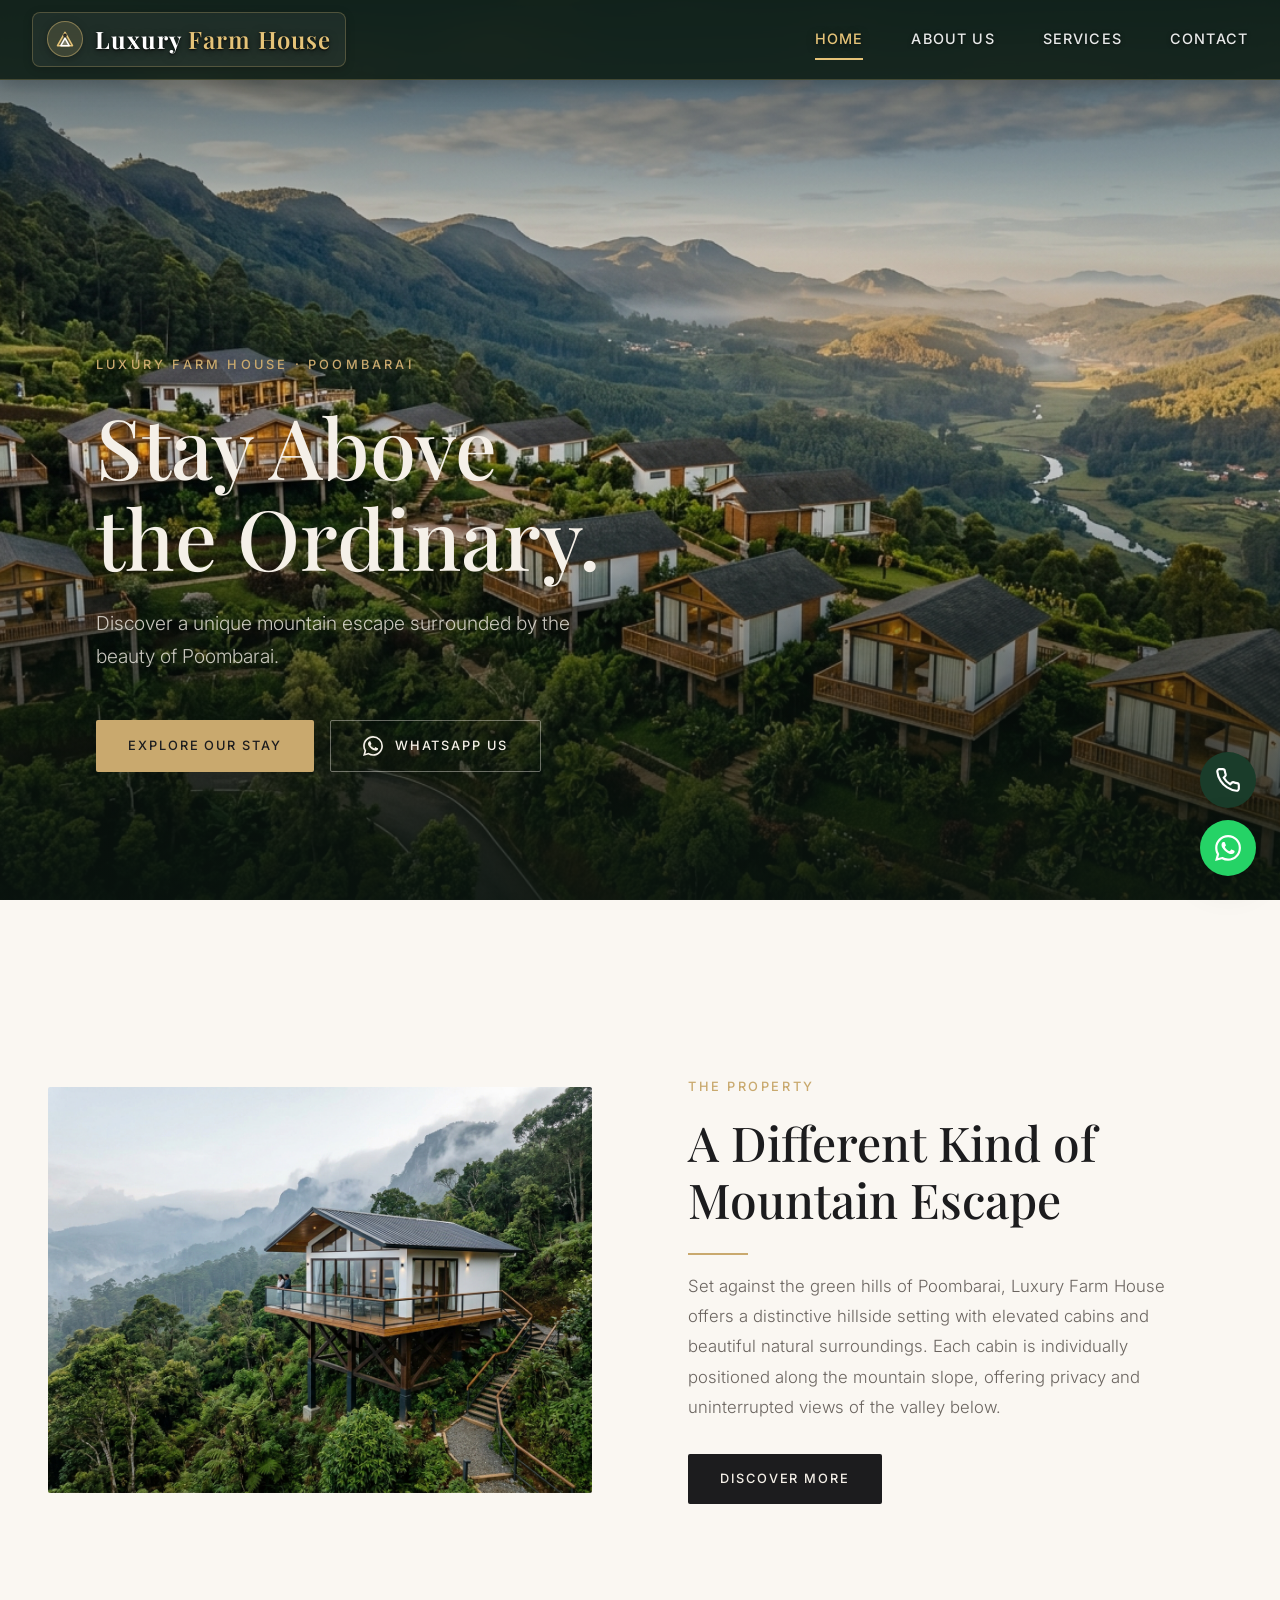
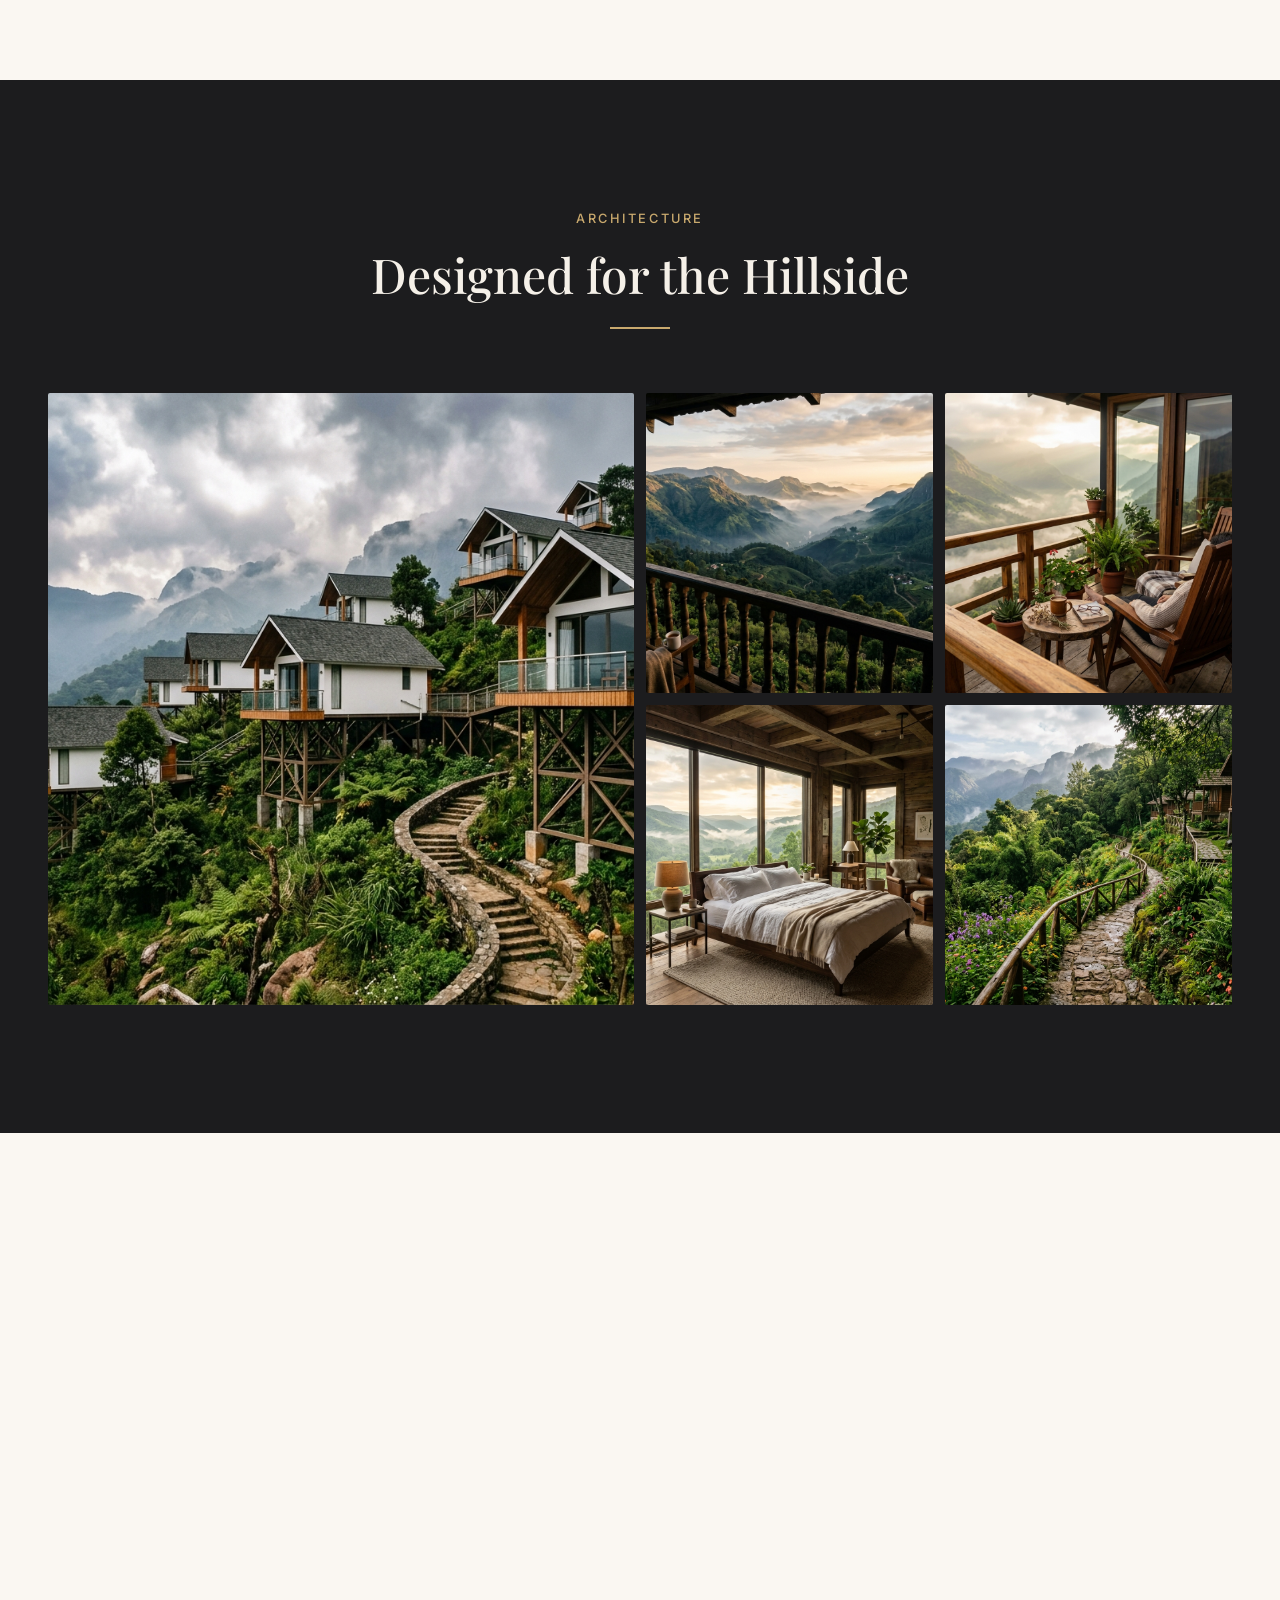
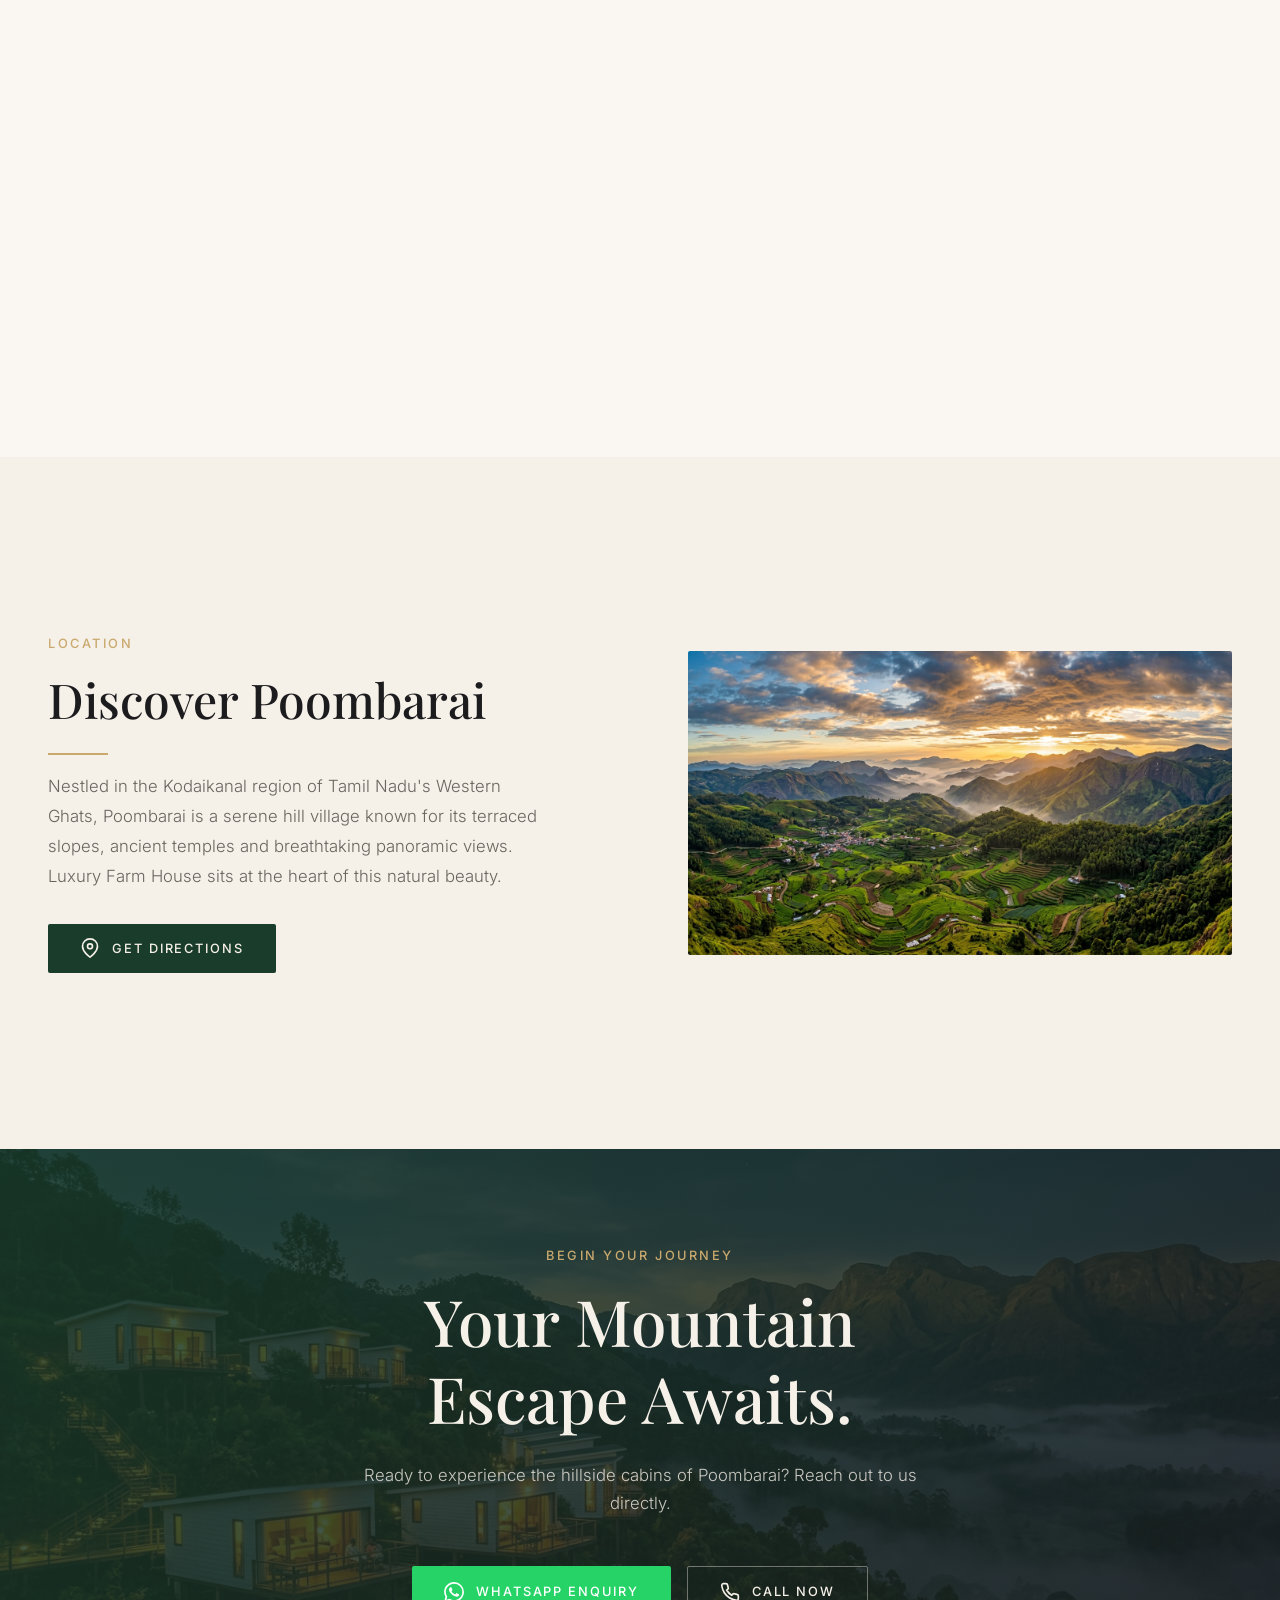
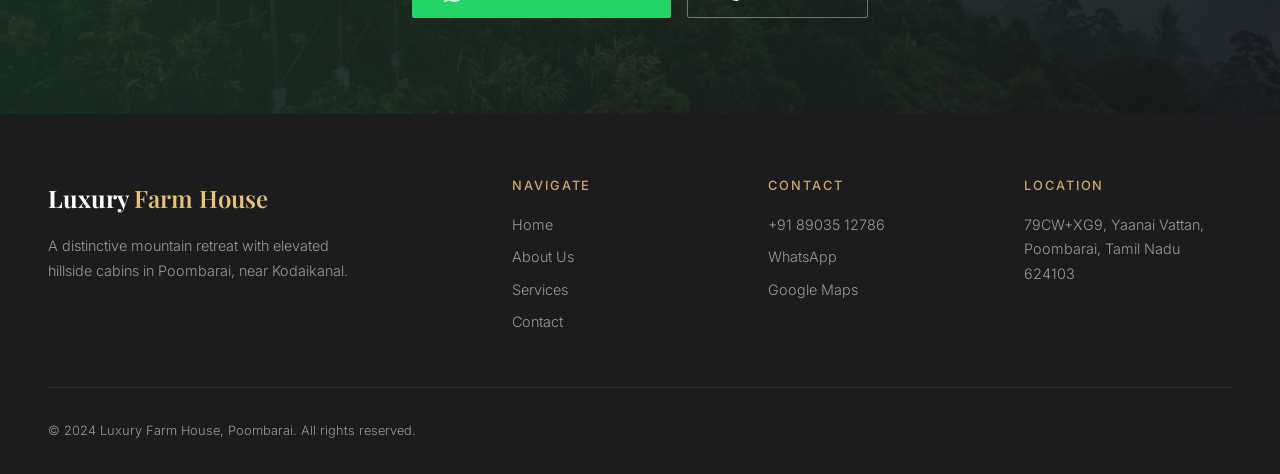
==== index.html @ c452549e "hiii" ====
<!DOCTYPE html>
<html lang="en">
<head>
  <meta charset="UTF-8">
  <meta name="viewport" content="width=device-width, initial-scale=1.0">
  <title>Luxury Farm House — Elevated Mountain Cabins in Poombarai, Kodaikanal</title>
  <meta name="description" content="Experience a unique mountain escape at Luxury Farm House, Poombarai. Individual elevated cabins on a green hillside with panoramic valley views near Kodaikanal, Tamil Nadu.">
  <meta name="keywords" content="Luxury Farm House, Poombarai, Kodaikanal, mountain cabin, elevated cabin, hillside resort, Tamil Nadu, Western Ghats">
  <meta property="og:title" content="Luxury Farm House — Elevated Mountain Cabins in Poombarai">
  <meta property="og:description" content="Discover a distinctive mountain escape surrounded by the beauty of Poombarai. Elevated cabins with panoramic valley views.">
  <meta property="og:type" content="website">
  <link rel="stylesheet" href="styles.css">
  <link rel="icon" type="image/svg+xml" href="data:image/svg+xml,<svg xmlns='http://www.w3.org/2000/svg' viewBox='0 0 100 100'><text y='.9em' font-size='90'>🏔️</text></svg>">
</head>
<body>

  <!-- ========== HEADER ========== -->
  <header class="header" id="header">
    <a href="index.html" class="header__brand" aria-label="Luxury Farm House — Mountain Cabins in Poombarai">
      <span class="header__emblem" aria-hidden="true">
        <svg viewBox="0 0 24 24" fill="none" stroke="currentColor" stroke-width="1.8">
          <path d="M3 20L12 4L21 20H3Z" stroke="#E5C378" fill="rgba(229, 195, 120, 0.18)" stroke-linejoin="round"/>
          <path d="M12 11L7 20H17L12 11Z" stroke="#FFFFFF" fill="rgba(255, 255, 255, 0.22)" stroke-linejoin="round"/>
          <circle cx="12" cy="7.5" r="1.3" fill="#E5C378"/>
        </svg>
      </span>
      <span class="header__wordmark">Luxury <span>Farm House</span></span>
    </a>

    <nav class="nav__links" id="nav-desktop" aria-label="Main navigation">
      <a href="index.html" class="nav__link nav__link--active">Home</a>
      <a href="about.html" class="nav__link">About Us</a>
      <a href="services.html" class="nav__link">Services</a>
      <a href="contact.html" class="nav__link">Contact</a>
    </nav>

    <button class="hamburger" id="hamburger" aria-label="Toggle menu" aria-expanded="false">
      <span class="hamburger__line"></span>
      <span class="hamburger__line"></span>
      <span class="hamburger__line"></span>
    </button>
  </header>

  <!-- Mobile Nav -->
  <nav class="nav-mobile" id="nav-mobile" aria-label="Mobile navigation">
    <a href="index.html" class="nav-mobile__link">Home</a>
    <a href="about.html" class="nav-mobile__link">About Us</a>
    <a href="services.html" class="nav-mobile__link">Services</a>
    <a href="contact.html" class="nav-mobile__link">Contact</a>
    <div class="nav-mobile__contact">
      <a href="tel:+918903512786" class="btn btn--outline" style="font-size: 0.75rem; padding: 10px 20px;">
        <svg class="btn-icon" viewBox="0 0 24 24" fill="none" stroke="currentColor" stroke-width="2"><path d="M22 16.92v3a2 2 0 0 1-2.18 2 19.79 19.79 0 0 1-8.63-3.07 19.5 19.5 0 0 1-6-6 19.79 19.79 0 0 1-3.07-8.67A2 2 0 0 1 4.11 2h3a2 2 0 0 1 2 1.72 12.84 12.84 0 0 0 .7 2.81 2 2 0 0 1-.45 2.11L8.09 9.91a16 16 0 0 0 6 6l1.27-1.27a2 2 0 0 1 2.11-.45 12.84 12.84 0 0 0 2.81.7A2 2 0 0 1 22 16.92z"/></svg>
        Call
      </a>
      <a href="https://wa.me/918903512786?text=Hello%20Luxury%20Farm%20House%2C%20I%20would%20like%20to%20know%20more%20about%20your%20property%20and%20stay%20availability." class="btn btn--whatsapp" style="font-size: 0.75rem; padding: 10px 20px;" target="_blank" rel="noopener">
        <svg class="btn-icon" viewBox="0 0 24 24" fill="currentColor"><path d="M17.472 14.382c-.297-.149-1.758-.867-2.03-.967-.273-.099-.471-.148-.67.15-.197.297-.767.966-.94 1.164-.173.199-.347.223-.644.075-.297-.15-1.255-.463-2.39-1.475-.883-.788-1.48-1.761-1.653-2.059-.173-.297-.018-.458.13-.606.134-.133.298-.347.446-.52.149-.174.198-.298.298-.497.099-.198.05-.371-.025-.52-.075-.149-.669-1.612-.916-2.207-.242-.579-.487-.5-.669-.51-.173-.008-.371-.01-.57-.01-.198 0-.52.074-.792.372-.272.297-1.04 1.016-1.04 2.479 0 1.462 1.065 2.875 1.213 3.074.149.198 2.096 3.2 5.077 4.487.709.306 1.262.489 1.694.625.712.227 1.36.195 1.871.118.571-.085 1.758-.719 2.006-1.413.248-.694.248-1.289.173-1.413-.074-.124-.272-.198-.57-.347m-5.421 7.403h-.004a9.87 9.87 0 01-5.031-1.378l-.361-.214-3.741.982.998-3.648-.235-.374a9.86 9.86 0 01-1.51-5.26c.001-5.45 4.436-9.884 9.888-9.884 2.64 0 5.122 1.03 6.988 2.898a9.825 9.825 0 012.893 6.994c-.003 5.45-4.437 9.884-9.885 9.884m8.413-18.297A11.815 11.815 0 0012.05 0C5.495 0 .16 5.335.157 11.892c0 2.096.547 4.142 1.588 5.945L.057 24l6.305-1.654a11.882 11.882 0 005.683 1.448h.005c6.554 0 11.89-5.335 11.893-11.893a11.821 11.821 0 00-3.48-8.413z"/></svg>
        WhatsApp
      </a>
    </div>
  </nav>

  <!-- ========== HERO ========== -->
  <section class="hero" id="hero-home">
    <img src="hero-cabins.jpg" alt="Elevated cabins on green hillside at Luxury Farm House, Poombarai" class="hero__image" loading="eager">
    <div class="hero__overlay"></div>
    <div class="hero__content">
      <p class="hero__label">Luxury Farm House · Poombarai</p>
      <h1 class="hero__title">Stay Above<br>the Ordinary.</h1>
      <p class="hero__subtitle">Discover a unique mountain escape surrounded by the beauty of Poombarai.</p>
      <div class="hero__actions">
        <a href="services.html" class="btn btn--primary" id="btn-explore-services">
          Explore Our Stay
        </a>
        <a href="https://wa.me/918903512786?text=Hello%20Luxury%20Farm%20House%2C%20I%20would%20like%20to%20know%20more%20about%20your%20property%20and%20stay%20availability." class="btn btn--outline" id="btn-hero-whatsapp" target="_blank" rel="noopener">
          <svg class="btn-icon" viewBox="0 0 24 24" fill="currentColor"><path d="M17.472 14.382c-.297-.149-1.758-.867-2.03-.967-.273-.099-.471-.148-.67.15-.197.297-.767.966-.94 1.164-.173.199-.347.223-.644.075-.297-.15-1.255-.463-2.39-1.475-.883-.788-1.48-1.761-1.653-2.059-.173-.297-.018-.458.13-.606.134-.133.298-.347.446-.52.149-.174.198-.298.298-.497.099-.198.05-.371-.025-.52-.075-.149-.669-1.612-.916-2.207-.242-.579-.487-.5-.669-.51-.173-.008-.371-.01-.57-.01-.198 0-.52.074-.792.372-.272.297-1.04 1.016-1.04 2.479 0 1.462 1.065 2.875 1.213 3.074.149.198 2.096 3.2 5.077 4.487.709.306 1.262.489 1.694.625.712.227 1.36.195 1.871.118.571-.085 1.758-.719 2.006-1.413.248-.694.248-1.289.173-1.413-.074-.124-.272-.198-.57-.347m-5.421 7.403h-.004a9.87 9.87 0 01-5.031-1.378l-.361-.214-3.741.982.998-3.648-.235-.374a9.86 9.86 0 01-1.51-5.26c.001-5.45 4.436-9.884 9.888-9.884 2.64 0 5.122 1.03 6.988 2.898a9.825 9.825 0 012.893 6.994c-.003 5.45-4.437 9.884-9.885 9.884m8.413-18.297A11.815 11.815 0 0012.05 0C5.495 0 .16 5.335.157 11.892c0 2.096.547 4.142 1.588 5.945L.057 24l6.305-1.654a11.882 11.882 0 005.683 1.448h.005c6.554 0 11.89-5.335 11.893-11.893a11.821 11.821 0 00-3.48-8.413z"/></svg>
          WhatsApp Us
        </a>
      </div>
    </div>
  </section>

  <!-- ========== PROPERTY INTRODUCTION — Split ========== -->
  <section class="section" id="property-intro">
    <div class="container">
      <div class="split reveal">
        <div class="split__image">
          <img src="cabin-detail.jpg" alt="Elevated cabin with balcony and mountain views at Luxury Farm House" loading="lazy">
        </div>
        <div class="split__content">
          <p class="label split__label">The Property</p>
          <h2 class="split__title">A Different Kind of Mountain Escape</h2>
          <div class="divider"></div>
          <p class="split__text">
            Set against the green hills of Poombarai, Luxury Farm House offers a distinctive hillside setting with elevated cabins and beautiful natural surroundings. Each cabin is individually positioned along the mountain slope, offering privacy and uninterrupted views of the valley below.
          </p>
          <a href="about.html" class="btn btn--dark" id="btn-learn-more">Discover More</a>
        </div>
      </div>
    </div>
  </section>

  <!-- ========== ARCHITECTURE SHOWCASE ========== -->
  <section class="section section--dark" id="architecture">
    <div class="container">
      <div class="text-center reveal" style="margin-bottom: var(--space-3xl);">
        <p class="label" style="margin-bottom: var(--space-md);">Architecture</p>
        <h2 class="heading-3">Designed for the Hillside</h2>
        <div class="divider divider--center" style="margin-top: var(--space-lg);"></div>
      </div>
      <div class="gallery reveal">
        <div class="gallery__item">
          <img src="about-hero.jpg" alt="Multiple elevated cabins on stilts along the green mountain slope" loading="lazy">
        </div>
        <div class="gallery__item">
          <img src="valley-view.jpg" alt="Panoramic valley view from cabin balcony at Luxury Farm House" loading="lazy">
        </div>
        <div class="gallery__item">
          <img src="cabin-balcony.jpg" alt="Relaxing on a cabin balcony with misty mountain views" loading="lazy">
        </div>
        <div class="gallery__item">
          <img src="cabin-interior.jpg" alt="Cozy cabin interior with floor-to-ceiling mountain views" loading="lazy">
        </div>
        <div class="gallery__item">
          <img src="nature-trail.jpg" alt="Stone pathway through lush gardens connecting the hillside cabins" loading="lazy">
        </div>
      </div>
    </div>
  </section>

  <!-- ========== EXPERIENCE HIGHLIGHTS ========== -->
  <section class="section" id="experience">
    <div class="container">
      <div class="text-center reveal" style="margin-bottom: var(--space-3xl);">
        <p class="label" style="margin-bottom: var(--space-md);">The Experience</p>
        <h2 class="heading-3">What Awaits You</h2>
        <div class="divider divider--center" style="margin-top: var(--space-lg);"></div>
      </div>
      <div class="card-grid card-grid--4">
        <div class="card reveal reveal-delay-1">
          <div class="card__image">
            <img src="cabin-detail.jpg" alt="Elevated cabin stay at Luxury Farm House" loading="lazy">
          </div>
          <div class="card__content">
            <h3 class="card__title">Elevated Cabin Stay</h3>
            <p class="card__text">Individual cabins raised above the hillside, each with its own balcony and panoramic views of the surrounding mountains.</p>
          </div>
        </div>
        <div class="card reveal reveal-delay-2">
          <div class="card__image">
            <img src="valley-view.jpg" alt="Mountain valley views from Luxury Farm House" loading="lazy">
          </div>
          <div class="card__content">
            <h3 class="card__title">Mountain Views</h3>
            <p class="card__text">Wake up to sweeping vistas of Poombarai's valleys and rolling Western Ghats peaks from your private balcony.</p>
          </div>
        </div>
        <div class="card reveal reveal-delay-3">
          <div class="card__image">
            <img src="nature-trail.jpg" alt="Nature trails around Luxury Farm House property" loading="lazy">
          </div>
          <div class="card__content">
            <h3 class="card__title">Nature Escape</h3>
            <p class="card__text">Surrounded by lush vegetation, walking paths and the quiet sounds of the mountain landscape.</p>
          </div>
        </div>
        <div class="card reveal reveal-delay-4">
          <div class="card__image">
            <img src="cabin-balcony.jpg" alt="Private balcony experience at Luxury Farm House" loading="lazy">
          </div>
          <div class="card__content">
            <h3 class="card__title">Property Experience</h3>
            <p class="card__text">A setting designed around privacy and the natural landscape — each cabin positioned for its own unique perspective.</p>
          </div>
        </div>
      </div>
    </div>
  </section>

  <!-- ========== LOCATION — DISCOVER POOMBARAI ========== -->
  <section class="section section--ivory" id="location">
    <div class="container">
      <div class="split split--reverse reveal">
        <div class="split__image">
          <img src="mountain-landscape.jpg" alt="Scenic mountain landscape near Poombarai, Kodaikanal" loading="lazy">
        </div>
        <div class="split__content">
          <p class="label split__label">Location</p>
          <h2 class="split__title">Discover Poombarai</h2>
          <div class="divider"></div>
          <p class="split__text">
            Nestled in the Kodaikanal region of Tamil Nadu's Western Ghats, Poombarai is a serene hill village known for its terraced slopes, ancient temples and breathtaking panoramic views. Luxury Farm House sits at the heart of this natural beauty.
          </p>
          <a href="https://www.google.com/maps/place/Luxury+Farm+House/@10.1993,77.4814,17z/" class="btn btn--green" id="btn-get-directions" target="_blank" rel="noopener">
            <svg class="btn-icon" viewBox="0 0 24 24" fill="none" stroke="currentColor" stroke-width="2"><path d="M21 10c0 7-9 13-9 13s-9-6-9-13a9 9 0 0 1 18 0z"/><circle cx="12" cy="10" r="3"/></svg>
            Get Directions
          </a>
        </div>
      </div>
    </div>
  </section>

  <!-- ========== FINAL CTA ========== -->
  <section class="cta" id="cta-home">
    <img src="contact-hero.jpg" alt="Luxury Farm House cabins glowing at twilight against misty mountains" class="cta__image" loading="lazy">
    <div class="cta__overlay"></div>
    <div class="cta__content reveal">
      <p class="label" style="margin-bottom: var(--space-md); color: var(--champagne);">Begin Your Journey</p>
      <h2 class="cta__title">Your Mountain Escape Awaits.</h2>
      <p class="cta__text">Ready to experience the hillside cabins of Poombarai? Reach out to us directly.</p>
      <div class="cta__actions">
        <a href="https://wa.me/918903512786?text=Hello%20Luxury%20Farm%20House%2C%20I%20would%20like%20to%20know%20more%20about%20your%20property%20and%20stay%20availability." class="btn btn--whatsapp" id="btn-cta-whatsapp" target="_blank" rel="noopener">
          <svg class="btn-icon" viewBox="0 0 24 24" fill="currentColor"><path d="M17.472 14.382c-.297-.149-1.758-.867-2.03-.967-.273-.099-.471-.148-.67.15-.197.297-.767.966-.94 1.164-.173.199-.347.223-.644.075-.297-.15-1.255-.463-2.39-1.475-.883-.788-1.48-1.761-1.653-2.059-.173-.297-.018-.458.13-.606.134-.133.298-.347.446-.52.149-.174.198-.298.298-.497.099-.198.05-.371-.025-.52-.075-.149-.669-1.612-.916-2.207-.242-.579-.487-.5-.669-.51-.173-.008-.371-.01-.57-.01-.198 0-.52.074-.792.372-.272.297-1.04 1.016-1.04 2.479 0 1.462 1.065 2.875 1.213 3.074.149.198 2.096 3.2 5.077 4.487.709.306 1.262.489 1.694.625.712.227 1.36.195 1.871.118.571-.085 1.758-.719 2.006-1.413.248-.694.248-1.289.173-1.413-.074-.124-.272-.198-.57-.347m-5.421 7.403h-.004a9.87 9.87 0 01-5.031-1.378l-.361-.214-3.741.982.998-3.648-.235-.374a9.86 9.86 0 01-1.51-5.26c.001-5.45 4.436-9.884 9.888-9.884 2.64 0 5.122 1.03 6.988 2.898a9.825 9.825 0 012.893 6.994c-.003 5.45-4.437 9.884-9.885 9.884m8.413-18.297A11.815 11.815 0 0012.05 0C5.495 0 .16 5.335.157 11.892c0 2.096.547 4.142 1.588 5.945L.057 24l6.305-1.654a11.882 11.882 0 005.683 1.448h.005c6.554 0 11.89-5.335 11.893-11.893a11.821 11.821 0 00-3.48-8.413z"/></svg>
          WhatsApp Enquiry
        </a>
        <a href="tel:+918903512786" class="btn btn--outline" id="btn-cta-call">
          <svg class="btn-icon" viewBox="0 0 24 24" fill="none" stroke="currentColor" stroke-width="2"><path d="M22 16.92v3a2 2 0 0 1-2.18 2 19.79 19.79 0 0 1-8.63-3.07 19.5 19.5 0 0 1-6-6 19.79 19.79 0 0 1-3.07-8.67A2 2 0 0 1 4.11 2h3a2 2 0 0 1 2 1.72 12.84 12.84 0 0 0 .7 2.81 2 2 0 0 1-.45 2.11L8.09 9.91a16 16 0 0 0 6 6l1.27-1.27a2 2 0 0 1 2.11-.45 12.84 12.84 0 0 0 2.81.7A2 2 0 0 1 22 16.92z"/></svg>
          Call Now
        </a>
      </div>
    </div>
  </section>

  <!-- ========== FOOTER ========== -->
  <footer class="footer" id="footer">
    <div class="container">
      <div class="footer__top">
        <div>
          <div class="footer__brand">Luxury <span>Farm House</span></div>
          <p class="footer__tagline">A distinctive mountain retreat with elevated hillside cabins in Poombarai, near Kodaikanal.</p>
        </div>
        <div>
          <h4 class="footer__heading">Navigate</h4>
          <a href="index.html" class="footer__link">Home</a>
          <a href="about.html" class="footer__link">About Us</a>
          <a href="services.html" class="footer__link">Services</a>
          <a href="contact.html" class="footer__link">Contact</a>
        </div>
        <div>
          <h4 class="footer__heading">Contact</h4>
          <a href="tel:+918903512786" class="footer__link">+91 89035 12786</a>
          <a href="https://wa.me/918903512786" class="footer__link" target="_blank" rel="noopener">WhatsApp</a>
          <a href="https://www.google.com/maps/place/Luxury+Farm+House/@10.1993,77.4814,17z/" class="footer__link" target="_blank" rel="noopener">Google Maps</a>
        </div>
        <div>
          <h4 class="footer__heading">Location</h4>
          <p class="footer__link" style="cursor: default;">79CW+XG9, Yaanai Vattan,<br>Poombarai, Tamil Nadu 624103</p>
        </div>
      </div>
      <div class="footer__bottom">
        <p class="footer__copyright">&copy; 2024 Luxury Farm House, Poombarai. All rights reserved.</p>
      </div>
    </div>
  </footer>

  <!-- ========== FLOATING BUTTONS ========== -->
  <div class="floating-buttons" id="floating-buttons">
    <a href="tel:+918903512786" class="floating-btn floating-btn--call" aria-label="Call Luxury Farm House" id="floating-call">
      <svg viewBox="0 0 24 24" fill="none" stroke="currentColor" stroke-width="2"><path d="M22 16.92v3a2 2 0 0 1-2.18 2 19.79 19.79 0 0 1-8.63-3.07 19.5 19.5 0 0 1-6-6 19.79 19.79 0 0 1-3.07-8.67A2 2 0 0 1 4.11 2h3a2 2 0 0 1 2 1.72 12.84 12.84 0 0 0 .7 2.81 2 2 0 0 1-.45 2.11L8.09 9.91a16 16 0 0 0 6 6l1.27-1.27a2 2 0 0 1 2.11-.45 12.84 12.84 0 0 0 2.81.7A2 2 0 0 1 22 16.92z"/></svg>
    </a>
    <a href="https://wa.me/918903512786?text=Hello%20Luxury%20Farm%20House%2C%20I%20would%20like%20to%20know%20more%20about%20your%20property%20and%20stay%20availability." class="floating-btn floating-btn--whatsapp" aria-label="WhatsApp Luxury Farm House" id="floating-whatsapp" target="_blank" rel="noopener">
      <svg viewBox="0 0 24 24" fill="currentColor"><path d="M17.472 14.382c-.297-.149-1.758-.867-2.03-.967-.273-.099-.471-.148-.67.15-.197.297-.767.966-.94 1.164-.173.199-.347.223-.644.075-.297-.15-1.255-.463-2.39-1.475-.883-.788-1.48-1.761-1.653-2.059-.173-.297-.018-.458.13-.606.134-.133.298-.347.446-.52.149-.174.198-.298.298-.497.099-.198.05-.371-.025-.52-.075-.149-.669-1.612-.916-2.207-.242-.579-.487-.5-.669-.51-.173-.008-.371-.01-.57-.01-.198 0-.52.074-.792.372-.272.297-1.04 1.016-1.04 2.479 0 1.462 1.065 2.875 1.213 3.074.149.198 2.096 3.2 5.077 4.487.709.306 1.262.489 1.694.625.712.227 1.36.195 1.871.118.571-.085 1.758-.719 2.006-1.413.248-.694.248-1.289.173-1.413-.074-.124-.272-.198-.57-.347m-5.421 7.403h-.004a9.87 9.87 0 01-5.031-1.378l-.361-.214-3.741.982.998-3.648-.235-.374a9.86 9.86 0 01-1.51-5.26c.001-5.45 4.436-9.884 9.888-9.884 2.64 0 5.122 1.03 6.988 2.898a9.825 9.825 0 012.893 6.994c-.003 5.45-4.437 9.884-9.885 9.884m8.413-18.297A11.815 11.815 0 0012.05 0C5.495 0 .16 5.335.157 11.892c0 2.096.547 4.142 1.588 5.945L.057 24l6.305-1.654a11.882 11.882 0 005.683 1.448h.005c6.554 0 11.89-5.335 11.893-11.893a11.821 11.821 0 00-3.48-8.413z"/></svg>
    </a>
  </div>

  <script src="main.js"></script>
</body>
</html>
---- styles.css ----
/* ============================================================
   LUXURY FARM HOUSE — Design System
   Color Palette: Forest Green · Charcoal · Warm Ivory · Champagne Gold
   Typography: Playfair Display (serif) + Inter (sans-serif)
   ============================================================ */

@import url('https://fonts.googleapis.com/css2?family=Playfair+Display:ital,wght@0,400;0,500;0,600;0,700;1,400;1,500&family=Inter:wght@300;400;500;600&display=swap');

/* --- CSS Custom Properties --- */
:root {
  /* Primary Palette */
  --forest-green: #1a3c2a;
  --forest-green-light: #2d5a3f;
  --forest-green-muted: #3a6b4f;
  --charcoal: #1c1c1e;
  --charcoal-light: #2c2c2e;
  --charcoal-soft: #3a3a3c;
  --ivory: #f5f0e8;
  --ivory-warm: #ede5d8;
  --ivory-light: #faf7f2;
  --champagne: #c9a96e;
  --champagne-light: #d4b97e;
  --champagne-muted: #b8985e;

  /* Neutrals */
  --white: #ffffff;
  --off-white: #f8f6f3;
  --gray-100: #e8e4df;
  --gray-200: #d1cbc3;
  --gray-300: #b0a89e;
  --gray-400: #8a8279;
  --gray-500: #6b6560;
  --gray-600: #4a4642;
  --gray-700: #2d2a27;
  --black: #0a0a0a;

  /* Typography */
  --font-serif: 'Playfair Display', 'Georgia', serif;
  --font-sans: 'Inter', -apple-system, BlinkMacSystemFont, 'Segoe UI', sans-serif;

  /* Font Sizes — fluid scale */
  --text-xs: clamp(0.7rem, 0.65rem + 0.25vw, 0.8rem);
  --text-sm: clamp(0.8rem, 0.75rem + 0.25vw, 0.9rem);
  --text-base: clamp(0.9rem, 0.85rem + 0.3vw, 1.05rem);
  --text-lg: clamp(1rem, 0.9rem + 0.5vw, 1.2rem);
  --text-xl: clamp(1.15rem, 1rem + 0.7vw, 1.5rem);
  --text-2xl: clamp(1.5rem, 1.2rem + 1.5vw, 2.2rem);
  --text-3xl: clamp(1.8rem, 1.4rem + 2vw, 3rem);
  --text-4xl: clamp(2.2rem, 1.6rem + 3vw, 4rem);
  --text-5xl: clamp(2.8rem, 2rem + 4vw, 5.5rem);

  /* Spacing */
  --space-xs: 0.5rem;
  --space-sm: 0.75rem;
  --space-md: 1rem;
  --space-lg: 1.5rem;
  --space-xl: 2rem;
  --space-2xl: 3rem;
  --space-3xl: 4rem;
  --space-4xl: 6rem;
  --space-5xl: 8rem;

  /* Layout */
  --max-width: 1400px;
  --content-width: 1100px;
  --header-height: 80px;

  /* Transitions */
  --ease-out: cubic-bezier(0.25, 0.46, 0.45, 0.94);
  --ease-in-out: cubic-bezier(0.42, 0, 0.58, 1);
  --ease-smooth: cubic-bezier(0.4, 0, 0.2, 1);
  --transition-fast: 0.2s var(--ease-smooth);
  --transition-base: 0.35s var(--ease-smooth);
  --transition-slow: 0.6s var(--ease-out);

  /* Shadows */
  --shadow-sm: 0 2px 8px rgba(0, 0, 0, 0.06);
  --shadow-md: 0 4px 20px rgba(0, 0, 0, 0.08);
  --shadow-lg: 0 8px 40px rgba(0, 0, 0, 0.12);
  --shadow-xl: 0 16px 60px rgba(0, 0, 0, 0.16);
}

/* --- Reset & Base --- */
*,
*::before,
*::after {
  margin: 0;
  padding: 0;
  box-sizing: border-box;
}

html {
  scroll-behavior: smooth;
  -webkit-font-smoothing: antialiased;
  -moz-osx-font-smoothing: grayscale;
}

body {
  font-family: var(--font-sans);
  font-weight: 400;
  font-size: var(--text-base);
  line-height: 1.7;
  color: var(--charcoal);
  background-color: var(--ivory-light);
  overflow-x: hidden;
}

img {
  max-width: 100%;
  height: auto;
  display: block;
}

a {
  text-decoration: none;
  color: inherit;
  transition: color var(--transition-fast);
}

button {
  border: none;
  cursor: pointer;
  font-family: inherit;
  background: none;
}

ul, ol {
  list-style: none;
}

/* --- Typography --- */
h1, h2, h3, h4, h5, h6 {
  font-family: var(--font-serif);
  font-weight: 500;
  line-height: 1.2;
  color: var(--charcoal);
}

.heading-1 { font-size: var(--text-5xl); }
.heading-2 { font-size: var(--text-4xl); }
.heading-3 { font-size: var(--text-3xl); }
.heading-4 { font-size: var(--text-2xl); }
.heading-5 { font-size: var(--text-xl); }

.text-serif { font-family: var(--font-serif); }
.text-sans { font-family: var(--font-sans); }
.text-italic { font-style: italic; }
.text-light { font-weight: 300; }
.text-medium { font-weight: 500; }
.text-semibold { font-weight: 600; }

.text-ivory { color: var(--ivory); }
.text-champagne { color: var(--champagne); }
.text-forest { color: var(--forest-green); }
.text-gray { color: var(--gray-400); }
.text-muted { color: var(--gray-500); }

.label {
  font-family: var(--font-sans);
  font-size: var(--text-xs);
  font-weight: 500;
  letter-spacing: 0.2em;
  text-transform: uppercase;
  color: var(--champagne);
}

.subtitle {
  font-family: var(--font-sans);
  font-size: var(--text-lg);
  font-weight: 300;
  line-height: 1.7;
  color: var(--gray-500);
  max-width: 580px;
}

/* --- Layout Utilities --- */
.container {
  width: 100%;
  max-width: var(--max-width);
  margin: 0 auto;
  padding: 0 var(--space-lg);
}

.container--narrow {
  max-width: var(--content-width);
}

.section {
  padding: var(--space-4xl) 0;
}

.section--dark {
  background-color: var(--charcoal);
  color: var(--ivory);
}

.section--dark h1,
.section--dark h2,
.section--dark h3,
.section--dark h4 {
  color: var(--ivory);
}

.section--green {
  background-color: var(--forest-green);
  color: var(--ivory);
}

.section--green h1,
.section--green h2,
.section--green h3,
.section--green h4 {
  color: var(--ivory);
}

.section--ivory {
  background-color: var(--ivory);
}

.flex { display: flex; }
.flex-col { flex-direction: column; }
.flex-wrap { flex-wrap: wrap; }
.items-center { align-items: center; }
.justify-center { justify-content: center; }
.justify-between { justify-content: space-between; }
.gap-sm { gap: var(--space-sm); }
.gap-md { gap: var(--space-md); }
.gap-lg { gap: var(--space-lg); }
.gap-xl { gap: var(--space-xl); }
.gap-2xl { gap: var(--space-2xl); }

.text-center { text-align: center; }
.mx-auto { margin-left: auto; margin-right: auto; }

/* --- Header & Navigation --- */
.header {
  position: fixed;
  top: 0;
  left: 0;
  width: 100%;
  z-index: 1000;
  padding: 0 var(--space-xl);
  height: var(--header-height);
  display: flex;
  align-items: center;
  justify-content: space-between;
  background-color: rgba(13, 29, 20, 0.88);
  backdrop-filter: blur(16px);
  -webkit-backdrop-filter: blur(16px);
  border-bottom: 1px solid rgba(229, 195, 120, 0.22);
  box-shadow: 0 4px 20px rgba(0, 0, 0, 0.25);
  transition: background-color 0.35s ease, height 0.35s ease, box-shadow 0.35s ease, border-color 0.35s ease;
}

.header--scrolled {
  background-color: rgba(10, 22, 15, 0.96);
  border-bottom: 1px solid rgba(229, 195, 120, 0.35);
  box-shadow: 0 8px 32px rgba(0, 0, 0, 0.35);
  height: 70px;
}

.header__brand {
  display: inline-flex;
  align-items: center;
  gap: 0.75rem;
  z-index: 1001;
  text-decoration: none;
  padding: 6px 14px;
  border-radius: 8px;
  background: rgba(255, 255, 255, 0.05);
  border: 1px solid rgba(229, 195, 120, 0.25);
  box-shadow: 0 2px 10px rgba(0, 0, 0, 0.2);
  transition: all var(--transition-fast);
}

.header__brand:hover {
  background: rgba(255, 255, 255, 0.09);
  border-color: rgba(229, 195, 120, 0.5);
  transform: translateY(-1px);
}

.header__emblem {
  display: flex;
  align-items: center;
  justify-content: center;
  width: 36px;
  height: 36px;
  border-radius: 50%;
  background: rgba(229, 195, 120, 0.15);
  border: 1px solid rgba(229, 195, 120, 0.45);
  box-shadow: 0 2px 8px rgba(0, 0, 0, 0.3);
  flex-shrink: 0;
}

.header__emblem svg {
  width: 20px;
  height: 20px;
  display: block;
}

.header__wordmark {
  font-family: var(--font-serif);
  font-size: clamp(1.2rem, 1.1rem + 0.5vw, 1.55rem);
  font-weight: 700;
  color: #FFFFFF;
  letter-spacing: 0.04em;
  white-space: nowrap;
  text-shadow: 0 2px 8px rgba(0, 0, 0, 0.7), 0 1px 2px rgba(0, 0, 0, 0.9);
}

.header__wordmark span {
  color: #E5C378;
  font-weight: 600;
  text-shadow: 0 2px 8px rgba(0, 0, 0, 0.7), 0 1px 2px rgba(0, 0, 0, 0.9);
}

.nav__links {
  display: none;
  gap: var(--space-2xl);
  align-items: center;
}

.nav__link {
  font-family: var(--font-sans);
  font-size: var(--text-sm);
  font-weight: 500;
  color: rgba(255, 255, 255, 0.9);
  letter-spacing: 0.08em;
  text-transform: uppercase;
  position: relative;
  padding: var(--space-xs) 0;
  text-shadow: 0 1px 4px rgba(0, 0, 0, 0.6);
  transition: color var(--transition-fast);
}

.nav__link::after {
  content: '';
  position: absolute;
  bottom: 0;
  left: 0;
  width: 0;
  height: 2px;
  background-color: #E5C378;
  transition: width var(--transition-base);
}

.nav__link:hover,
.nav__link--active {
  color: #E5C378;
  text-shadow: 0 2px 8px rgba(0, 0, 0, 0.7);
}

.nav__link:hover::after,
.nav__link--active::after {
  width: 100%;
}

/* Hamburger */
.hamburger {
  display: flex;
  flex-direction: column;
  gap: 5px;
  width: 28px;
  cursor: pointer;
  z-index: 1001;
  padding: 4px 0;
}

.hamburger__line {
  width: 100%;
  height: 2px;
  background-color: var(--ivory);
  border-radius: 2px;
  transition: all var(--transition-base);
  transform-origin: center;
}

.hamburger.active .hamburger__line:nth-child(1) {
  transform: rotate(45deg) translateY(5px) translateX(4px);
}

.hamburger.active .hamburger__line:nth-child(2) {
  opacity: 0;
}

.hamburger.active .hamburger__line:nth-child(3) {
  transform: rotate(-45deg) translateY(-5px) translateX(4px);
}

/* Mobile Navigation */
.nav-mobile {
  position: fixed;
  top: 0;
  right: -100%;
  width: 100%;
  height: 100vh;
  height: 100dvh;
  background: linear-gradient(135deg, var(--forest-green) 0%, var(--charcoal) 100%);
  display: flex;
  flex-direction: column;
  align-items: center;
  justify-content: center;
  gap: var(--space-xl);
  z-index: 999;
  transition: right 0.5s var(--ease-smooth);
}

.nav-mobile.open {
  right: 0;
}

.nav-mobile__link {
  font-family: var(--font-serif);
  font-size: var(--text-2xl);
  color: var(--ivory);
  opacity: 0;
  transform: translateY(20px);
  transition: opacity 0.4s ease, transform 0.4s ease, color var(--transition-fast);
}

.nav-mobile.open .nav-mobile__link {
  opacity: 1;
  transform: translateY(0);
}

.nav-mobile.open .nav-mobile__link:nth-child(1) { transition-delay: 0.15s; }
.nav-mobile.open .nav-mobile__link:nth-child(2) { transition-delay: 0.25s; }
.nav-mobile.open .nav-mobile__link:nth-child(3) { transition-delay: 0.35s; }
.nav-mobile.open .nav-mobile__link:nth-child(4) { transition-delay: 0.45s; }

.nav-mobile__link:hover {
  color: var(--champagne);
}

.nav-mobile__contact {
  margin-top: var(--space-xl);
  display: flex;
  gap: var(--space-md);
  opacity: 0;
  transform: translateY(20px);
  transition: opacity 0.4s ease 0.55s, transform 0.4s ease 0.55s;
}

.nav-mobile.open .nav-mobile__contact {
  opacity: 1;
  transform: translateY(0);
}

/* --- Buttons --- */
.btn {
  display: inline-flex;
  align-items: center;
  justify-content: center;
  gap: var(--space-sm);
  font-family: var(--font-sans);
  font-size: var(--text-xs);
  font-weight: 500;
  letter-spacing: 0.15em;
  text-transform: uppercase;
  padding: 14px 32px;
  border-radius: 2px;
  transition: all var(--transition-base);
  white-space: nowrap;
  min-height: 48px;
}

.btn--primary {
  background-color: var(--champagne);
  color: var(--charcoal);
}

.btn--primary:hover {
  background-color: var(--champagne-light);
  transform: translateY(-2px);
  box-shadow: 0 6px 24px rgba(201, 169, 110, 0.3);
}

.btn--outline {
  background-color: transparent;
  color: var(--ivory);
  border: 1px solid rgba(245, 240, 232, 0.4);
}

.btn--outline:hover {
  background-color: var(--ivory);
  color: var(--charcoal);
  border-color: var(--ivory);
  transform: translateY(-2px);
}

.btn--dark {
  background-color: var(--charcoal);
  color: var(--ivory);
}

.btn--dark:hover {
  background-color: var(--charcoal-light);
  transform: translateY(-2px);
  box-shadow: var(--shadow-lg);
}

.btn--green {
  background-color: var(--forest-green);
  color: var(--ivory);
}

.btn--green:hover {
  background-color: var(--forest-green-light);
  transform: translateY(-2px);
  box-shadow: 0 6px 24px rgba(26, 60, 42, 0.3);
}

.btn--whatsapp {
  background-color: #25D366;
  color: var(--white);
}

.btn--whatsapp:hover {
  background-color: #20bd5a;
  transform: translateY(-2px);
  box-shadow: 0 6px 24px rgba(37, 211, 102, 0.3);
}

.btn--ghost {
  background-color: transparent;
  color: var(--charcoal);
  border: 1px solid var(--gray-200);
}

.btn--ghost:hover {
  border-color: var(--charcoal);
  transform: translateY(-2px);
}

.btn-icon {
  width: 20px;
  height: 20px;
  flex-shrink: 0;
}

/* --- Hero Sections --- */
.hero {
  position: relative;
  width: 100%;
  min-height: 100vh;
  min-height: 100dvh;
  display: flex;
  align-items: flex-end;
  justify-content: flex-start;
  overflow: hidden;
  padding: var(--space-4xl) var(--space-lg) var(--space-3xl);
}

.hero--medium {
  min-height: 70vh;
  min-height: 70dvh;
}

.hero--small {
  min-height: 55vh;
  min-height: 55dvh;
}

.hero__image {
  position: absolute;
  inset: 0;
  width: 100%;
  height: 100%;
  object-fit: cover;
  object-position: center;
}

.hero__overlay {
  position: absolute;
  inset: 0;
  background: linear-gradient(
    180deg,
    rgba(10, 20, 15, 0.65) 0%,
    rgba(10, 20, 15, 0.2) 28%,
    rgba(10, 20, 15, 0.1) 50%,
    rgba(10, 20, 15, 0.5) 75%,
    rgba(10, 20, 15, 0.88) 100%
  );
}

.hero__content {
  position: relative;
  z-index: 2;
  max-width: 700px;
}

.hero__label {
  font-family: var(--font-sans);
  font-size: var(--text-xs);
  font-weight: 500;
  letter-spacing: 0.25em;
  text-transform: uppercase;
  color: var(--champagne);
  margin-bottom: var(--space-lg);
  opacity: 0;
  animation: fadeUp 0.8s ease 0.3s forwards;
}

.hero__title {
  font-family: var(--font-serif);
  font-size: var(--text-5xl);
  font-weight: 500;
  color: var(--ivory);
  line-height: 1.1;
  margin-bottom: var(--space-lg);
  opacity: 0;
  animation: fadeUp 0.8s ease 0.5s forwards;
}

.hero__subtitle {
  font-family: var(--font-sans);
  font-size: var(--text-lg);
  font-weight: 300;
  color: rgba(245, 240, 232, 0.8);
  line-height: 1.7;
  max-width: 500px;
  margin-bottom: var(--space-2xl);
  opacity: 0;
  animation: fadeUp 0.8s ease 0.7s forwards;
}

.hero__actions {
  display: flex;
  flex-wrap: wrap;
  gap: var(--space-md);
  opacity: 0;
  animation: fadeUp 0.8s ease 0.9s forwards;
}

/* --- Split Section (editorial) --- */
.split {
  display: grid;
  grid-template-columns: 1fr;
  gap: var(--space-2xl);
  align-items: center;
}

.split__image {
  position: relative;
  overflow: hidden;
  border-radius: 2px;
}

.split__image img {
  width: 100%;
  height: 100%;
  object-fit: cover;
  transition: transform 0.8s var(--ease-out);
}

.split__image:hover img {
  transform: scale(1.03);
}

.split__content {
  padding: var(--space-xl) 0;
}

.split__label {
  margin-bottom: var(--space-md);
}

.split__title {
  font-size: var(--text-3xl);
  margin-bottom: var(--space-lg);
}

.split__text {
  font-size: var(--text-base);
  font-weight: 300;
  color: var(--gray-500);
  line-height: 1.8;
  margin-bottom: var(--space-xl);
  max-width: 500px;
}

/* --- Cards --- */
.card {
  position: relative;
  overflow: hidden;
  border-radius: 2px;
  background-color: var(--white);
  transition: transform var(--transition-base), box-shadow var(--transition-base);
}

.card:hover {
  transform: translateY(-4px);
  box-shadow: var(--shadow-lg);
}

.card__image {
  position: relative;
  width: 100%;
  height: 280px;
  overflow: hidden;
}

.card__image img {
  width: 100%;
  height: 100%;
  object-fit: cover;
  transition: transform 0.8s var(--ease-out);
}

.card:hover .card__image img {
  transform: scale(1.05);
}

.card__content {
  padding: var(--space-xl) var(--space-lg);
}

.card__title {
  font-family: var(--font-serif);
  font-size: var(--text-xl);
  margin-bottom: var(--space-sm);
}

.card__text {
  font-size: var(--text-sm);
  font-weight: 300;
  color: var(--gray-500);
  line-height: 1.7;
}

.card__action {
  margin-top: var(--space-lg);
}

/* Card Grid */
.card-grid {
  display: grid;
  grid-template-columns: 1fr;
  gap: var(--space-xl);
}

/* --- Gallery --- */
.gallery {
  display: grid;
  grid-template-columns: 1fr;
  gap: var(--space-sm);
}

.gallery__item {
  position: relative;
  overflow: hidden;
  border-radius: 2px;
  cursor: pointer;
}

.gallery__item img {
  width: 100%;
  height: 280px;
  object-fit: cover;
  transition: transform 0.8s var(--ease-out);
}

.gallery__item:hover img {
  transform: scale(1.05);
}

.gallery__item::after {
  content: '';
  position: absolute;
  inset: 0;
  background: linear-gradient(to top, rgba(0,0,0,0.3), transparent);
  opacity: 0;
  transition: opacity var(--transition-base);
}

.gallery__item:hover::after {
  opacity: 1;
}

/* --- CTA Section --- */
.cta {
  position: relative;
  min-height: 500px;
  display: flex;
  align-items: center;
  justify-content: center;
  overflow: hidden;
  text-align: center;
  padding: var(--space-4xl) var(--space-lg);
}

.cta__image {
  position: absolute;
  inset: 0;
  width: 100%;
  height: 100%;
  object-fit: cover;
}

.cta__overlay {
  position: absolute;
  inset: 0;
  background: linear-gradient(
    135deg,
    rgba(26, 60, 42, 0.85) 0%,
    rgba(28, 28, 30, 0.8) 100%
  );
}

.cta__content {
  position: relative;
  z-index: 2;
  max-width: 600px;
}

.cta__title {
  font-family: var(--font-serif);
  font-size: var(--text-4xl);
  color: var(--ivory);
  margin-bottom: var(--space-lg);
}

.cta__text {
  font-family: var(--font-sans);
  font-size: var(--text-base);
  font-weight: 300;
  color: rgba(245, 240, 232, 0.8);
  margin-bottom: var(--space-2xl);
  line-height: 1.7;
}

.cta__actions {
  display: flex;
  flex-wrap: wrap;
  gap: var(--space-md);
  justify-content: center;
}

/* --- Google Map Section --- */
.map-section {
  position: relative;
}

.map-container {
  width: 100%;
  height: 400px;
  border-radius: 2px;
  overflow: hidden;
  background-color: var(--gray-100);
}

.map-container iframe {
  width: 100%;
  height: 100%;
  border: none;
}

/* --- Contact Info --- */
.contact-card {
  background-color: var(--white);
  padding: var(--space-2xl);
  border-radius: 2px;
  box-shadow: var(--shadow-sm);
}

.contact-item {
  display: flex;
  align-items: flex-start;
  gap: var(--space-md);
  padding: var(--space-lg) 0;
  border-bottom: 1px solid var(--gray-100);
}

.contact-item:last-child {
  border-bottom: none;
}

.contact-item__icon {
  width: 44px;
  height: 44px;
  display: flex;
  align-items: center;
  justify-content: center;
  background-color: var(--ivory);
  border-radius: 50%;
  flex-shrink: 0;
  color: var(--forest-green);
}

.contact-item__icon svg {
  width: 20px;
  height: 20px;
}

.contact-item__label {
  font-size: var(--text-xs);
  font-weight: 500;
  letter-spacing: 0.1em;
  text-transform: uppercase;
  color: var(--gray-400);
  margin-bottom: 4px;
}

.contact-item__value {
  font-size: var(--text-base);
  color: var(--charcoal);
  font-weight: 400;
  line-height: 1.6;
}

.contact-item__value a {
  color: var(--forest-green);
}

.contact-item__value a:hover {
  color: var(--champagne);
}

/* --- Footer --- */
.footer {
  background-color: var(--charcoal);
  color: rgba(245, 240, 232, 0.6);
  padding: var(--space-3xl) 0 var(--space-xl);
}

.footer__top {
  display: grid;
  grid-template-columns: 1fr;
  gap: var(--space-2xl);
  padding-bottom: var(--space-2xl);
  border-bottom: 1px solid rgba(245, 240, 232, 0.1);
}

.footer__brand {
  font-family: var(--font-serif);
  font-size: var(--text-xl);
  font-weight: 700;
  color: #FFFFFF;
  margin-bottom: var(--space-md);
}

.footer__brand span {
  color: #E5C378;
  font-weight: 600;
}

.footer__tagline {
  font-size: var(--text-sm);
  font-weight: 300;
  max-width: 300px;
  line-height: 1.7;
}

.footer__heading {
  font-family: var(--font-sans);
  font-size: var(--text-xs);
  font-weight: 500;
  letter-spacing: 0.15em;
  text-transform: uppercase;
  color: var(--champagne);
  margin-bottom: var(--space-md);
}

.footer__link {
  display: block;
  font-size: var(--text-sm);
  font-weight: 300;
  padding: 4px 0;
  transition: color var(--transition-fast);
}

.footer__link:hover {
  color: var(--ivory);
}

.footer__bottom {
  display: flex;
  flex-wrap: wrap;
  justify-content: space-between;
  align-items: center;
  gap: var(--space-md);
  padding-top: var(--space-xl);
}

.footer__copyright {
  font-size: var(--text-xs);
  font-weight: 300;
}

.footer__social {
  display: flex;
  gap: var(--space-md);
}

.footer__social a {
  width: 40px;
  height: 40px;
  display: flex;
  align-items: center;
  justify-content: center;
  border-radius: 50%;
  border: 1px solid rgba(245, 240, 232, 0.15);
  color: rgba(245, 240, 232, 0.6);
  transition: all var(--transition-fast);
}

.footer__social a:hover {
  background-color: var(--champagne);
  color: var(--charcoal);
  border-color: var(--champagne);
}

/* --- Floating WhatsApp & Call --- */
.floating-buttons {
  position: fixed;
  bottom: var(--space-lg);
  right: var(--space-lg);
  display: flex;
  flex-direction: column;
  gap: var(--space-sm);
  z-index: 900;
}

.floating-btn {
  width: 56px;
  height: 56px;
  border-radius: 50%;
  display: flex;
  align-items: center;
  justify-content: center;
  box-shadow: var(--shadow-lg);
  transition: transform var(--transition-base), box-shadow var(--transition-base);
}

.floating-btn:hover {
  transform: scale(1.08);
  box-shadow: var(--shadow-xl);
}

.floating-btn--whatsapp {
  background-color: #25D366;
  color: var(--white);
}

.floating-btn--call {
  background-color: var(--forest-green);
  color: var(--white);
}

.floating-btn svg {
  width: 26px;
  height: 26px;
}

/* --- Divider --- */
.divider {
  width: 60px;
  height: 2px;
  background-color: var(--champagne);
  margin: var(--space-md) 0;
}

.divider--center {
  margin-left: auto;
  margin-right: auto;
}

/* --- Animations --- */
@keyframes fadeUp {
  from {
    opacity: 0;
    transform: translateY(30px);
  }
  to {
    opacity: 1;
    transform: translateY(0);
  }
}

@keyframes fadeIn {
  from { opacity: 0; }
  to { opacity: 1; }
}

.reveal {
  opacity: 0;
  transform: translateY(40px);
  transition: opacity 0.8s ease, transform 0.8s ease;
}

.reveal.visible {
  opacity: 1;
  transform: translateY(0);
}

.reveal-delay-1 { transition-delay: 0.1s; }
.reveal-delay-2 { transition-delay: 0.2s; }
.reveal-delay-3 { transition-delay: 0.3s; }
.reveal-delay-4 { transition-delay: 0.4s; }

/* Parallax subtle effect */
.parallax-image {
  will-change: transform;
}

/* --- About Page Specific --- */
.about-story {
  display: grid;
  grid-template-columns: 1fr;
  gap: var(--space-2xl);
}

.about-story__image {
  position: relative;
  overflow: hidden;
  border-radius: 2px;
}

.about-story__image img {
  width: 100%;
  height: 400px;
  object-fit: cover;
  transition: transform 0.8s var(--ease-out);
}

.about-story__image:hover img {
  transform: scale(1.03);
}

.about-story__content {
  display: flex;
  flex-direction: column;
  justify-content: center;
}

/* --- Services Page Specific --- */
.service-card {
  background-color: var(--white);
  border-radius: 2px;
  overflow: hidden;
  box-shadow: var(--shadow-sm);
  transition: transform var(--transition-base), box-shadow var(--transition-base);
}

.service-card:hover {
  transform: translateY(-6px);
  box-shadow: var(--shadow-lg);
}

.service-card__image {
  position: relative;
  height: 300px;
  overflow: hidden;
}

.service-card__image img {
  width: 100%;
  height: 100%;
  object-fit: cover;
  transition: transform 0.8s var(--ease-out);
}

.service-card:hover .service-card__image img {
  transform: scale(1.05);
}

.service-card__body {
  padding: var(--space-xl) var(--space-lg);
}

.service-card__title {
  font-family: var(--font-serif);
  font-size: var(--text-xl);
  margin-bottom: var(--space-sm);
}

.service-card__text {
  font-size: var(--text-sm);
  font-weight: 300;
  color: var(--gray-500);
  line-height: 1.7;
  margin-bottom: var(--space-lg);
}

/* ============================================================
   RESPONSIVE BREAKPOINTS — Mobile First
   ============================================================ */

/* Tablet: 600px+ */
@media (min-width: 600px) {
  .card-grid {
    grid-template-columns: repeat(2, 1fr);
  }

  .gallery {
    grid-template-columns: repeat(2, 1fr);
  }

  .gallery__item:first-child {
    grid-column: span 2;
  }

  .gallery__item:first-child img {
    height: 360px;
  }

  .footer__top {
    grid-template-columns: 1fr 1fr;
  }

  .split {
    grid-template-columns: 1fr 1fr;
  }

  .about-story {
    grid-template-columns: 1fr 1fr;
  }
}

/* Desktop: 900px+ */
@media (min-width: 900px) {
  .nav__links {
    display: flex;
  }

  .hamburger {
    display: none;
  }

  .nav-mobile {
    display: none;
  }

  .hero {
    padding: var(--space-5xl) var(--space-2xl) var(--space-4xl);
  }

  .hero--medium {
    padding: var(--space-4xl) var(--space-2xl) var(--space-3xl);
  }

  .section {
    padding: var(--space-5xl) 0;
  }

  .container {
    padding: 0 var(--space-2xl);
  }

  .card-grid--3 {
    grid-template-columns: repeat(3, 1fr);
  }

  .gallery {
    grid-template-columns: repeat(3, 1fr);
  }

  .gallery__item:first-child {
    grid-column: span 2;
    grid-row: span 2;
  }

  .gallery__item:first-child img {
    height: 100%;
  }

  .gallery__item img {
    height: 300px;
  }

  .map-container {
    height: 500px;
  }

  .footer__top {
    grid-template-columns: 2fr 1fr 1fr 1fr;
  }

  .split {
    gap: var(--space-4xl);
  }

  .split__content {
    padding: var(--space-2xl) 0;
  }

  .split--reverse {
    direction: rtl;
  }

  .split--reverse > * {
    direction: ltr;
  }

  .about-story {
    gap: var(--space-4xl);
  }

  .about-story__image img {
    height: 500px;
  }
}

/* Large Desktop: 1200px+ */
@media (min-width: 1200px) {
  .hero {
    padding: var(--space-5xl) var(--space-4xl) var(--space-5xl);
  }

  .card-grid--4 {
    grid-template-columns: repeat(4, 1fr);
  }

  .gallery {
    grid-template-columns: repeat(4, 1fr);
  }
}

/* Accessibility: Reduced Motion */
@media (prefers-reduced-motion: reduce) {
  html {
    scroll-behavior: auto;
  }

  .reveal {
    opacity: 1;
    transform: none;
    transition: none;
  }

  .hero__label,
  .hero__title,
  .hero__subtitle,
  .hero__actions {
    opacity: 1;
    animation: none;
  }

  * {
    transition-duration: 0.01ms !important;
    animation-duration: 0.01ms !important;
  }
}
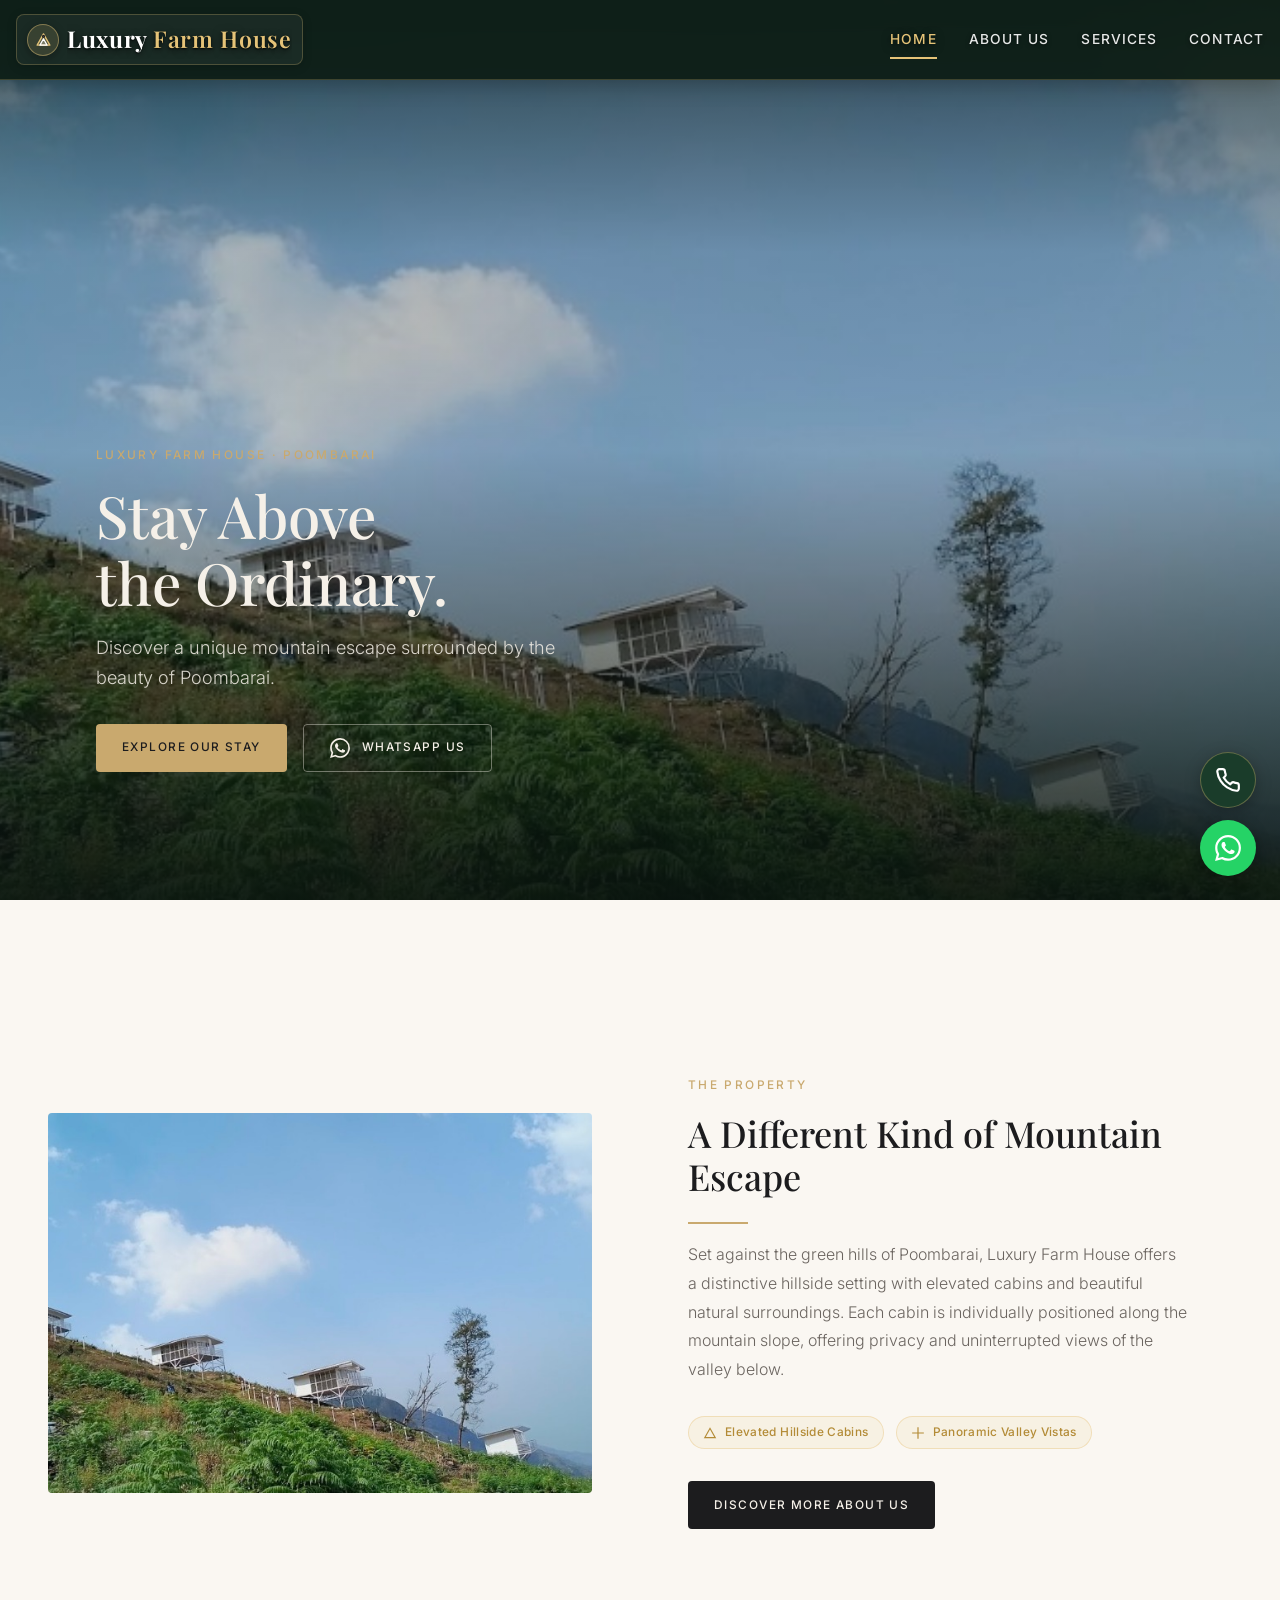
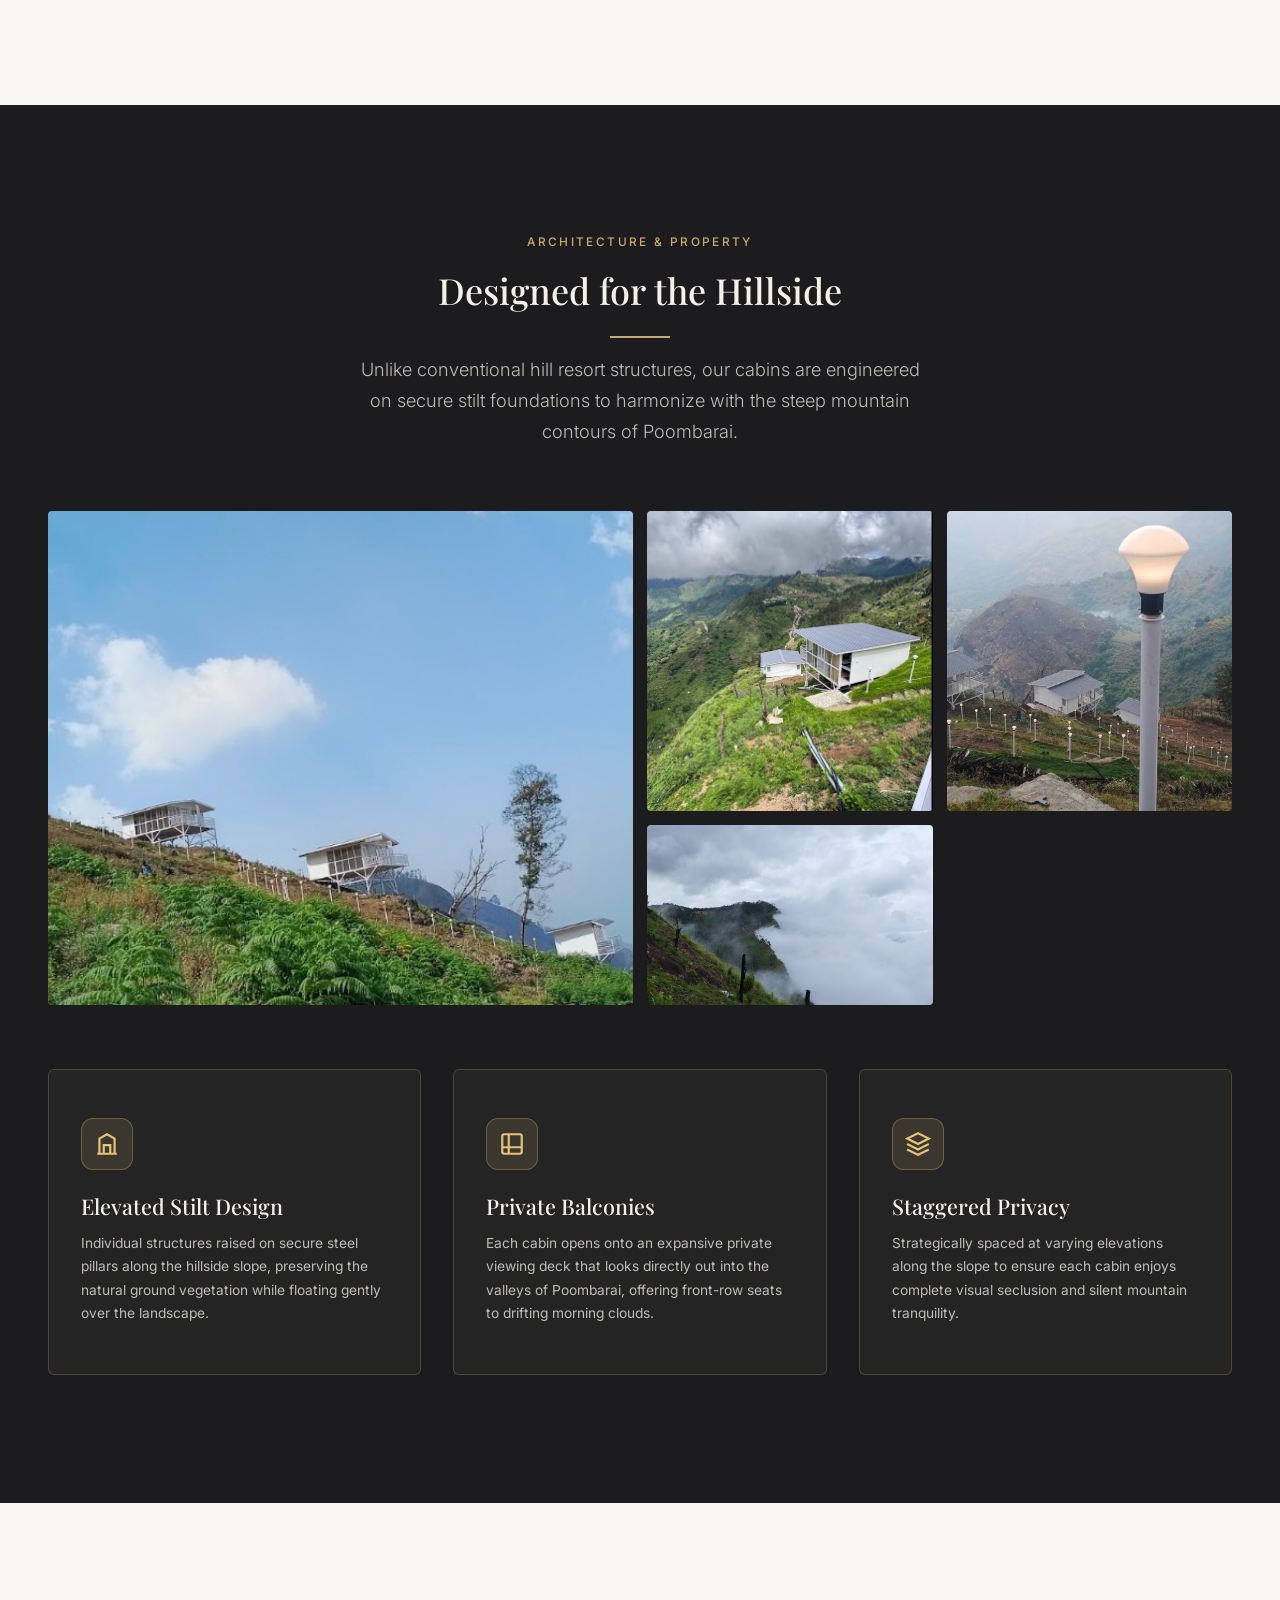
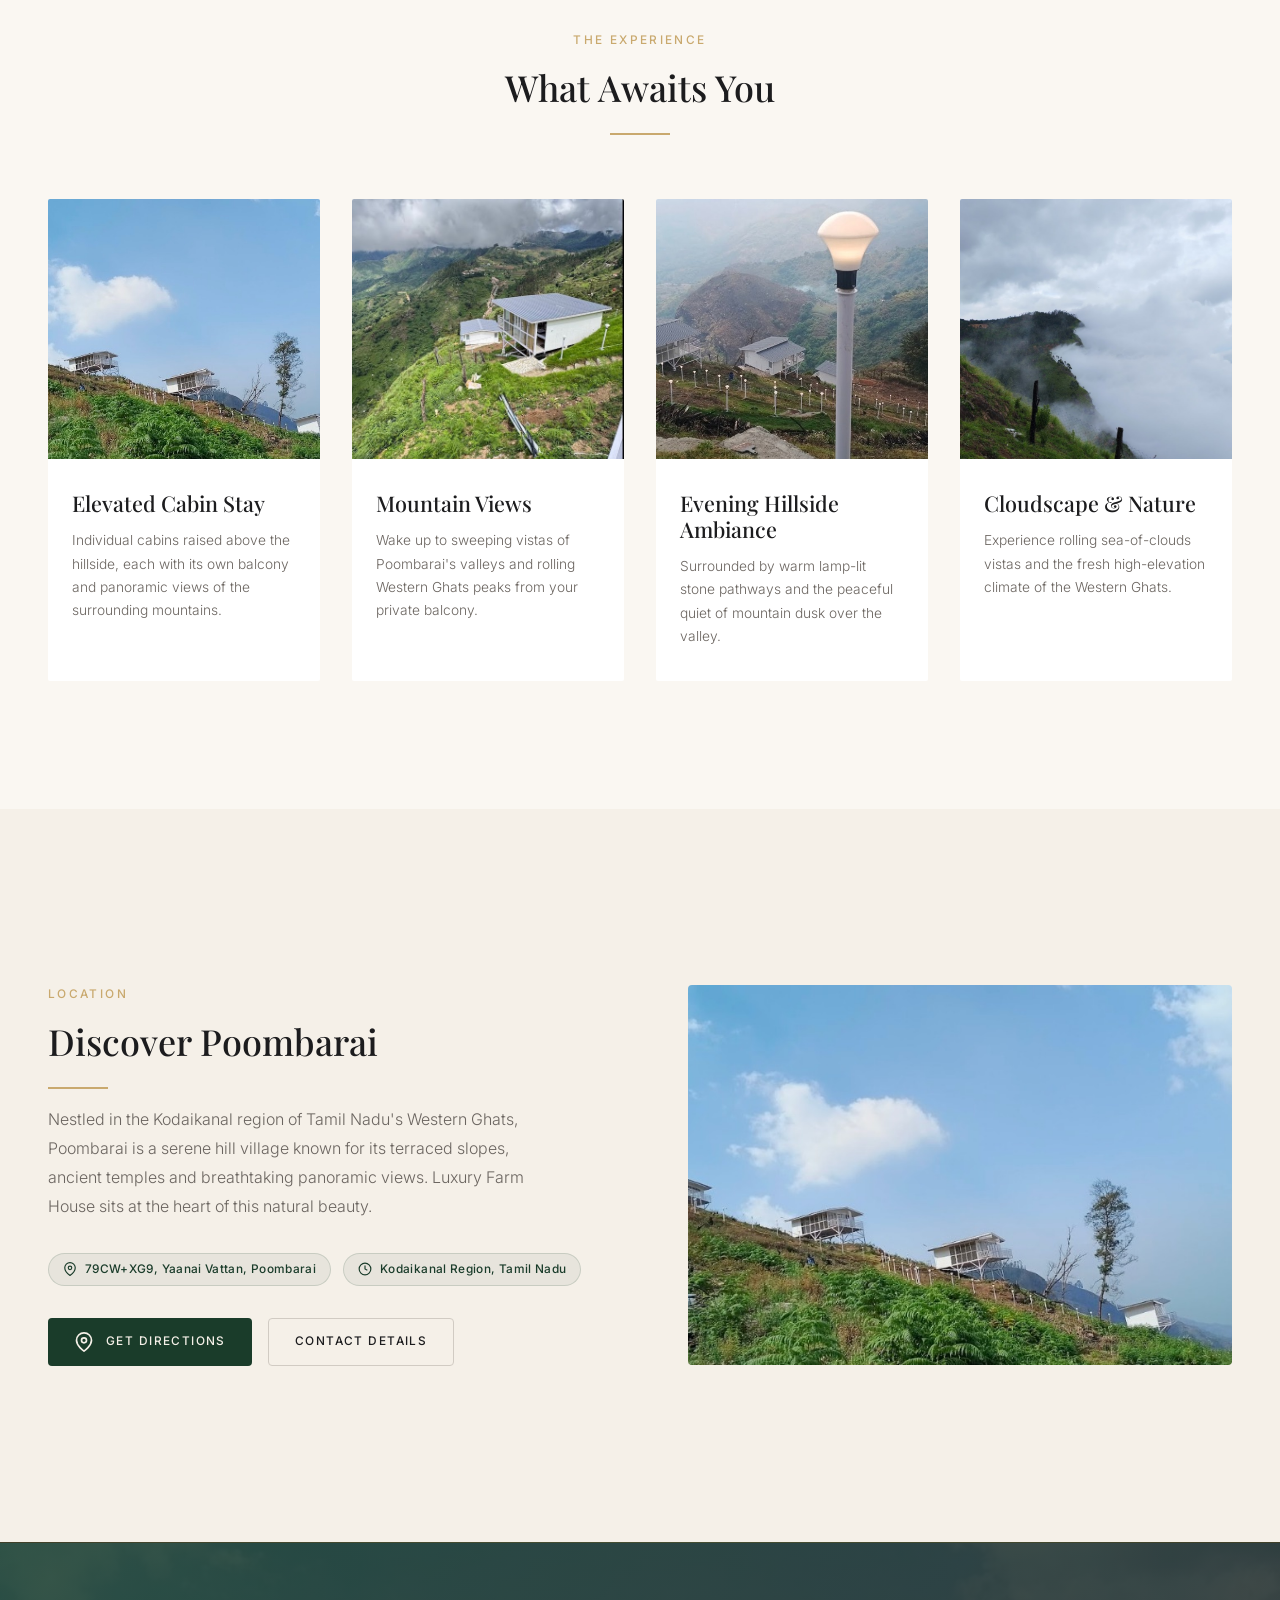
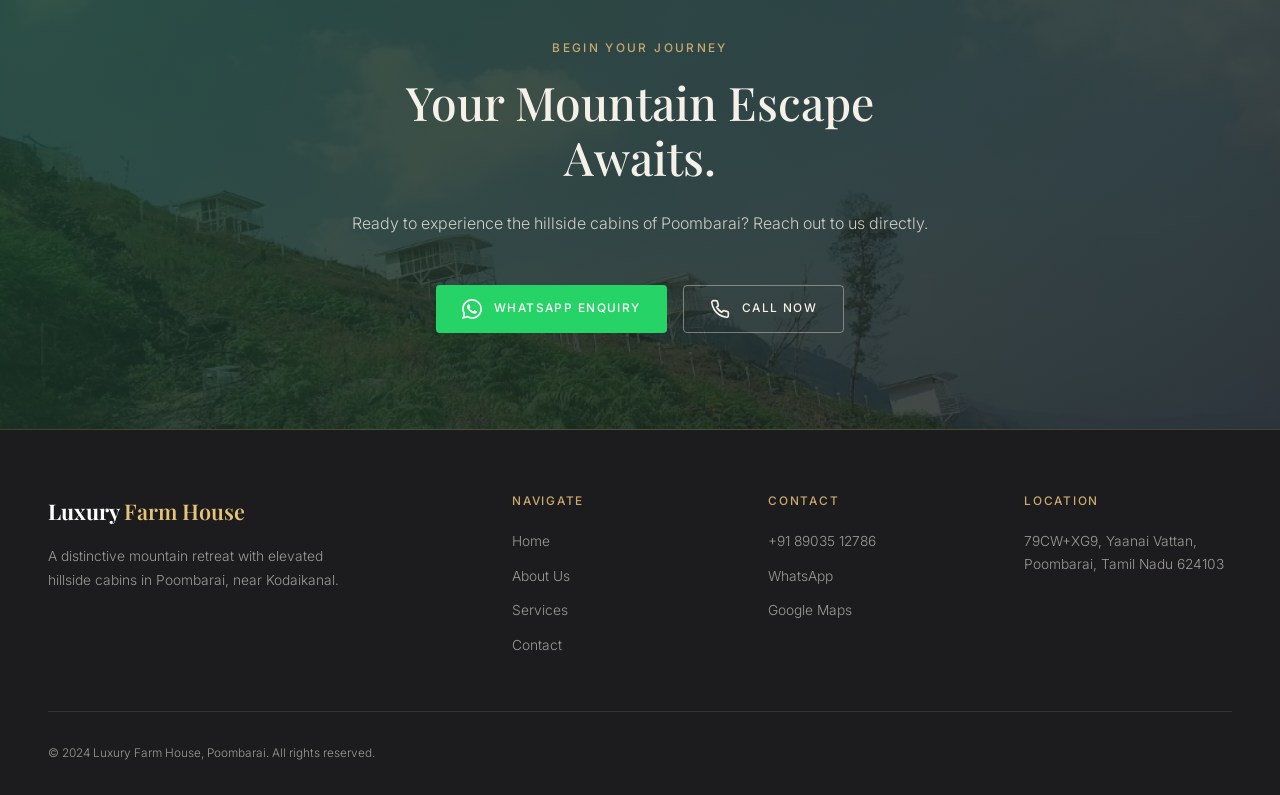
==== commit 3f8c4c52: "hi" ====
--- a/index.html
+++ b/index.html
@@ -43,7 +43,7 @@
 
   <!-- Mobile Nav -->
   <nav class="nav-mobile" id="nav-mobile" aria-label="Mobile navigation">
-    <a href="index.html" class="nav-mobile__link">Home</a>
+    <a href="index.html" class="nav-mobile__link nav-mobile__link--active">Home</a>
     <a href="about.html" class="nav-mobile__link">About Us</a>
     <a href="services.html" class="nav-mobile__link">Services</a>
     <a href="contact.html" class="nav-mobile__link">Contact</a>
@@ -61,7 +61,7 @@
 
   <!-- ========== HERO ========== -->
   <section class="hero" id="hero-home">
-    <img src="hero-cabins.jpg" alt="Elevated cabins on green hillside at Luxury Farm House, Poombarai" class="hero__image" loading="eager">
+    <img src="original-cabins-panoramic.jpg" alt="Elevated cabins on green hillside at Luxury Farm House, Poombarai" class="hero__image" loading="eager">
     <div class="hero__overlay"></div>
     <div class="hero__content">
       <p class="hero__label">Luxury Farm House · Poombarai</p>
@@ -84,7 +84,7 @@
     <div class="container">
       <div class="split reveal">
         <div class="split__image">
-          <img src="cabin-detail.jpg" alt="Elevated cabin with balcony and mountain views at Luxury Farm House" loading="lazy">
+          <img src="original-cabins-panoramic.jpg" alt="Elevated cabins along the hillside at Luxury Farm House, Poombarai" loading="lazy">
         </div>
         <div class="split__content">
           <p class="label split__label">The Property</p>
@@ -93,35 +93,85 @@
           <p class="split__text">
             Set against the green hills of Poombarai, Luxury Farm House offers a distinctive hillside setting with elevated cabins and beautiful natural surroundings. Each cabin is individually positioned along the mountain slope, offering privacy and uninterrupted views of the valley below.
           </p>
-          <a href="about.html" class="btn btn--dark" id="btn-learn-more">Discover More</a>
-        </div>
-      </div>
-    </div>
-  </section>
-
-  <!-- ========== ARCHITECTURE SHOWCASE ========== -->
+          <div class="pill-group" style="justify-content: flex-start; margin-bottom: var(--space-xl);">
+            <span class="pill pill--gold">
+              <svg viewBox="0 0 24 24" fill="none" stroke="currentColor" stroke-width="2"><path d="M3 20L12 4L21 20H3Z"/></svg>
+              Elevated Hillside Cabins
+            </span>
+            <span class="pill pill--gold">
+              <svg viewBox="0 0 24 24" fill="none" stroke="currentColor" stroke-width="2"><path d="M12 2v20M2 12h20"/></svg>
+              Panoramic Valley Vistas
+            </span>
+          </div>
+          <a href="about.html" class="btn btn--dark" id="btn-learn-more">Discover More About Us</a>
+        </div>
+      </div>
+    </div>
+  </section>
+
+  <!-- ========== ARCHITECTURE SHOWCASE & GALLERY ========== -->
   <section class="section section--dark" id="architecture">
     <div class="container">
       <div class="text-center reveal" style="margin-bottom: var(--space-3xl);">
-        <p class="label" style="margin-bottom: var(--space-md);">Architecture</p>
+        <p class="label" style="margin-bottom: var(--space-md);">Architecture & Property</p>
         <h2 class="heading-3">Designed for the Hillside</h2>
-        <div class="divider divider--center" style="margin-top: var(--space-lg);"></div>
-      </div>
-      <div class="gallery reveal">
+        <div class="divider divider--center" style="margin-top: var(--space-lg); margin-bottom: var(--space-md);"></div>
+        <p class="subtitle mx-auto" style="color: rgba(245, 240, 232, 0.75); text-align: center;">
+          Unlike conventional hill resort structures, our cabins are engineered on secure stilt foundations to harmonize with the steep mountain contours of Poombarai.
+        </p>
+      </div>
+
+      <!-- Real Resort Gallery -->
+      <div class="gallery reveal" style="margin-bottom: var(--space-3xl);">
         <div class="gallery__item">
-          <img src="about-hero.jpg" alt="Multiple elevated cabins on stilts along the green mountain slope" loading="lazy">
+          <img src="original-cabins-panoramic.jpg" alt="Panoramic view of hillside elevated cabins on stilts" loading="lazy">
         </div>
         <div class="gallery__item">
-          <img src="valley-view.jpg" alt="Panoramic valley view from cabin balcony at Luxury Farm House" loading="lazy">
+          <img src="original-cabins-valley.jpg" alt="Individual stilt cabins overlooking the Poombarai valley" loading="lazy">
         </div>
         <div class="gallery__item">
-          <img src="cabin-balcony.jpg" alt="Relaxing on a cabin balcony with misty mountain views" loading="lazy">
+          <img src="original-cabins-lamps.jpg" alt="Illuminated stone pathways and hillside cabins at dusk" loading="lazy">
         </div>
         <div class="gallery__item">
-          <img src="cabin-interior.jpg" alt="Cozy cabin interior with floor-to-ceiling mountain views" loading="lazy">
-        </div>
-        <div class="gallery__item">
-          <img src="nature-trail.jpg" alt="Stone pathway through lush gardens connecting the hillside cabins" loading="lazy">
+          <img src="original-mountain-mist-clean.jpg" alt="Poombarai rolling cloud cover over Western Ghats peak" loading="lazy">
+        </div>
+      </div>
+
+      <div class="arch-grid reveal">
+        <div class="arch-card">
+          <div class="arch-card__icon">
+            <svg viewBox="0 0 24 24" fill="none" stroke="currentColor" stroke-width="2">
+              <path d="M3 21h18M5 21V7l7-4 7 4v14M9 21v-8h6v8"/>
+            </svg>
+          </div>
+          <h3 class="arch-card__title">Elevated Stilt Design</h3>
+          <p class="arch-card__text">
+            Individual structures raised on secure steel pillars along the hillside slope, preserving the natural ground vegetation while floating gently over the landscape.
+          </p>
+        </div>
+
+        <div class="arch-card">
+          <div class="arch-card__icon">
+            <svg viewBox="0 0 24 24" fill="none" stroke="currentColor" stroke-width="2">
+              <rect x="3" y="3" width="18" height="18" rx="2"/><path d="M3 15h18M9 3v18"/>
+            </svg>
+          </div>
+          <h3 class="arch-card__title">Private Balconies</h3>
+          <p class="arch-card__text">
+            Each cabin opens onto an expansive private viewing deck that looks directly out into the valleys of Poombarai, offering front-row seats to drifting morning clouds.
+          </p>
+        </div>
+
+        <div class="arch-card">
+          <div class="arch-card__icon">
+            <svg viewBox="0 0 24 24" fill="none" stroke="currentColor" stroke-width="2">
+              <path d="M12 2L2 7l10 5 10-5-10-5zM2 17l10 5 10-5M2 12l10 5 10-5"/>
+            </svg>
+          </div>
+          <h3 class="arch-card__title">Staggered Privacy</h3>
+          <p class="arch-card__text">
+            Strategically spaced at varying elevations along the slope to ensure each cabin enjoys complete visual seclusion and silent mountain tranquility.
+          </p>
         </div>
       </div>
     </div>
@@ -135,41 +185,49 @@
         <h2 class="heading-3">What Awaits You</h2>
         <div class="divider divider--center" style="margin-top: var(--space-lg);"></div>
       </div>
+
       <div class="card-grid card-grid--4">
+        <!-- Card 1 -->
         <div class="card reveal reveal-delay-1">
           <div class="card__image">
-            <img src="cabin-detail.jpg" alt="Elevated cabin stay at Luxury Farm House" loading="lazy">
+            <img src="original-cabins-panoramic.jpg" alt="Elevated cabin stay at Luxury Farm House" loading="lazy">
           </div>
           <div class="card__content">
             <h3 class="card__title">Elevated Cabin Stay</h3>
             <p class="card__text">Individual cabins raised above the hillside, each with its own balcony and panoramic views of the surrounding mountains.</p>
           </div>
         </div>
+
+        <!-- Card 2 -->
         <div class="card reveal reveal-delay-2">
           <div class="card__image">
-            <img src="valley-view.jpg" alt="Mountain valley views from Luxury Farm House" loading="lazy">
+            <img src="original-cabins-valley.jpg" alt="Mountain valley views from Luxury Farm House" loading="lazy">
           </div>
           <div class="card__content">
             <h3 class="card__title">Mountain Views</h3>
             <p class="card__text">Wake up to sweeping vistas of Poombarai's valleys and rolling Western Ghats peaks from your private balcony.</p>
           </div>
         </div>
+
+        <!-- Card 3 -->
         <div class="card reveal reveal-delay-3">
           <div class="card__image">
-            <img src="nature-trail.jpg" alt="Nature trails around Luxury Farm House property" loading="lazy">
+            <img src="original-cabins-lamps.jpg" alt="Evening atmosphere and path lights at Luxury Farm House" loading="lazy">
           </div>
           <div class="card__content">
-            <h3 class="card__title">Nature Escape</h3>
-            <p class="card__text">Surrounded by lush vegetation, walking paths and the quiet sounds of the mountain landscape.</p>
-          </div>
-        </div>
+            <h3 class="card__title">Evening Hillside Ambiance</h3>
+            <p class="card__text">Surrounded by warm lamp-lit stone pathways and the peaceful quiet of mountain dusk over the valley.</p>
+          </div>
+        </div>
+
+        <!-- Card 4 -->
         <div class="card reveal reveal-delay-4">
           <div class="card__image">
-            <img src="cabin-balcony.jpg" alt="Private balcony experience at Luxury Farm House" loading="lazy">
+            <img src="original-mountain-mist-clean.jpg" alt="Poombarai rolling cloudscape" loading="lazy">
           </div>
           <div class="card__content">
-            <h3 class="card__title">Property Experience</h3>
-            <p class="card__text">A setting designed around privacy and the natural landscape — each cabin positioned for its own unique perspective.</p>
+            <h3 class="card__title">Cloudscape & Nature</h3>
+            <p class="card__text">Experience rolling sea-of-clouds vistas and the fresh high-elevation climate of the Western Ghats.</p>
           </div>
         </div>
       </div>
@@ -181,7 +239,7 @@
     <div class="container">
       <div class="split split--reverse reveal">
         <div class="split__image">
-          <img src="mountain-landscape.jpg" alt="Scenic mountain landscape near Poombarai, Kodaikanal" loading="lazy">
+          <img src="original-cabins-panoramic.jpg" alt="Hillside location of Luxury Farm House in Poombarai" loading="lazy">
         </div>
         <div class="split__content">
           <p class="label split__label">Location</p>
@@ -190,10 +248,25 @@
           <p class="split__text">
             Nestled in the Kodaikanal region of Tamil Nadu's Western Ghats, Poombarai is a serene hill village known for its terraced slopes, ancient temples and breathtaking panoramic views. Luxury Farm House sits at the heart of this natural beauty.
           </p>
-          <a href="https://www.google.com/maps/place/Luxury+Farm+House/@10.1993,77.4814,17z/" class="btn btn--green" id="btn-get-directions" target="_blank" rel="noopener">
-            <svg class="btn-icon" viewBox="0 0 24 24" fill="none" stroke="currentColor" stroke-width="2"><path d="M21 10c0 7-9 13-9 13s-9-6-9-13a9 9 0 0 1 18 0z"/><circle cx="12" cy="10" r="3"/></svg>
-            Get Directions
-          </a>
+          <div class="pill-group" style="justify-content: flex-start; margin-bottom: var(--space-xl);">
+            <span class="pill">
+              <svg viewBox="0 0 24 24" fill="none" stroke="currentColor" stroke-width="2"><path d="M21 10c0 7-9 13-9 13s-9-6-9-13a9 9 0 0 1 18 0z"/><circle cx="12" cy="10" r="3"/></svg>
+              79CW+XG9, Yaanai Vattan, Poombarai
+            </span>
+            <span class="pill">
+              <svg viewBox="0 0 24 24" fill="none" stroke="currentColor" stroke-width="2"><circle cx="12" cy="12" r="10"/><polyline points="12 6 12 12 16 14"/></svg>
+              Kodaikanal Region, Tamil Nadu
+            </span>
+          </div>
+          <div style="display: flex; flex-wrap: wrap; gap: var(--space-md);">
+            <a href="https://www.google.com/maps/place/Luxury+Farm+House/@10.1993,77.4814,17z/" class="btn btn--green" id="btn-get-directions" target="_blank" rel="noopener">
+              <svg class="btn-icon" viewBox="0 0 24 24" fill="none" stroke="currentColor" stroke-width="2"><path d="M21 10c0 7-9 13-9 13s-9-6-9-13a9 9 0 0 1 18 0z"/><circle cx="12" cy="10" r="3"/></svg>
+              Get Directions
+            </a>
+            <a href="contact.html" class="btn btn--ghost" id="btn-location-contact">
+              Contact Details
+            </a>
+          </div>
         </div>
       </div>
     </div>
@@ -201,7 +274,7 @@
 
   <!-- ========== FINAL CTA ========== -->
   <section class="cta" id="cta-home">
-    <img src="contact-hero.jpg" alt="Luxury Farm House cabins glowing at twilight against misty mountains" class="cta__image" loading="lazy">
+    <img src="original-cabins-panoramic.jpg" alt="Luxury Farm House hillside cabins" class="cta__image" loading="lazy">
     <div class="cta__overlay"></div>
     <div class="cta__content reveal">
       <p class="label" style="margin-bottom: var(--space-md); color: var(--champagne);">Begin Your Journey</p>
--- a/styles.css
+++ b/styles.css
@@ -38,16 +38,16 @@
   --font-serif: 'Playfair Display', 'Georgia', serif;
   --font-sans: 'Inter', -apple-system, BlinkMacSystemFont, 'Segoe UI', sans-serif;
 
-  /* Font Sizes — fluid scale */
-  --text-xs: clamp(0.7rem, 0.65rem + 0.25vw, 0.8rem);
-  --text-sm: clamp(0.8rem, 0.75rem + 0.25vw, 0.9rem);
-  --text-base: clamp(0.9rem, 0.85rem + 0.3vw, 1.05rem);
-  --text-lg: clamp(1rem, 0.9rem + 0.5vw, 1.2rem);
-  --text-xl: clamp(1.15rem, 1rem + 0.7vw, 1.5rem);
-  --text-2xl: clamp(1.5rem, 1.2rem + 1.5vw, 2.2rem);
-  --text-3xl: clamp(1.8rem, 1.4rem + 2vw, 3rem);
-  --text-4xl: clamp(2.2rem, 1.6rem + 3vw, 4rem);
-  --text-5xl: clamp(2.8rem, 2rem + 4vw, 5.5rem);
+  /* Font Sizes — fluid scale optimized for mobile & desktop */
+  --text-xs: clamp(0.7rem, 0.66rem + 0.1vw, 0.78rem);
+  --text-sm: clamp(0.78rem, 0.74rem + 0.15vw, 0.88rem);
+  --text-base: clamp(0.88rem, 0.84rem + 0.2vw, 1.02rem);
+  --text-lg: clamp(0.96rem, 0.9rem + 0.3vw, 1.15rem);
+  --text-xl: clamp(1.1rem, 1rem + 0.5vw, 1.35rem);
+  --text-2xl: clamp(1.28rem, 1.12rem + 0.8vw, 1.85rem);
+  --text-3xl: clamp(1.5rem, 1.25rem + 1.25vw, 2.4rem);
+  --text-4xl: clamp(1.85rem, 1.45rem + 1.8vw, 3.2rem);
+  --text-5xl: clamp(2.2rem, 1.65rem + 2.5vw, 4.5rem);
 
   /* Spacing */
   --space-xs: 0.5rem;
@@ -80,6 +80,18 @@
   --shadow-xl: 0 16px 60px rgba(0, 0, 0, 0.16);
 }
 
+/* Mobile-adapted spacing & header height */
+@media (max-width: 768px) {
+  :root {
+    --space-5xl: 4.25rem;
+    --space-4xl: 3.25rem;
+    --space-3xl: 2.5rem;
+    --space-2xl: 1.75rem;
+    --space-xl: 1.25rem;
+    --header-height: 68px;
+  }
+}
+
 /* --- Reset & Base --- */
 *,
 *::before,
@@ -90,19 +102,28 @@
 }
 
 html {
+  width: 100%;
   scroll-behavior: smooth;
   -webkit-font-smoothing: antialiased;
   -moz-osx-font-smoothing: grayscale;
+  overflow-x: hidden;
 }
 
 body {
+  width: 100%;
   font-family: var(--font-sans);
   font-weight: 400;
   font-size: var(--text-base);
-  line-height: 1.7;
+  line-height: 1.65;
   color: var(--charcoal);
   background-color: var(--ivory-light);
   overflow-x: hidden;
+  -webkit-tap-highlight-color: transparent;
+}
+
+a, button, .btn, .floating-btn, .hamburger {
+  -webkit-tap-highlight-color: transparent;
+  touch-action: manipulation;
 }
 
 img {
@@ -178,7 +199,7 @@
   width: 100%;
   max-width: var(--max-width);
   margin: 0 auto;
-  padding: 0 var(--space-lg);
+  padding: 0 var(--space-md);
 }
 
 .container--narrow {
@@ -186,7 +207,7 @@
 }
 
 .section {
-  padding: var(--space-4xl) 0;
+  padding: var(--space-3xl) 0;
 }
 
 .section--dark {
@@ -239,12 +260,12 @@
   left: 0;
   width: 100%;
   z-index: 1000;
-  padding: 0 var(--space-xl);
+  padding: 0 var(--space-md);
   height: var(--header-height);
   display: flex;
   align-items: center;
   justify-content: space-between;
-  background-color: rgba(13, 29, 20, 0.88);
+  background-color: rgba(13, 29, 20, 0.92);
   backdrop-filter: blur(16px);
   -webkit-backdrop-filter: blur(16px);
   border-bottom: 1px solid rgba(229, 195, 120, 0.22);
@@ -253,24 +274,25 @@
 }
 
 .header--scrolled {
-  background-color: rgba(10, 22, 15, 0.96);
+  background-color: rgba(10, 22, 15, 0.97);
   border-bottom: 1px solid rgba(229, 195, 120, 0.35);
   box-shadow: 0 8px 32px rgba(0, 0, 0, 0.35);
-  height: 70px;
+  height: 64px;
 }
 
 .header__brand {
   display: inline-flex;
   align-items: center;
-  gap: 0.75rem;
+  gap: 0.5rem;
   z-index: 1001;
   text-decoration: none;
-  padding: 6px 14px;
+  padding: 5px 10px;
   border-radius: 8px;
   background: rgba(255, 255, 255, 0.05);
   border: 1px solid rgba(229, 195, 120, 0.25);
   box-shadow: 0 2px 10px rgba(0, 0, 0, 0.2);
   transition: all var(--transition-fast);
+  max-width: calc(100% - 56px);
 }
 
 .header__brand:hover {
@@ -283,8 +305,8 @@
   display: flex;
   align-items: center;
   justify-content: center;
-  width: 36px;
-  height: 36px;
+  width: 32px;
+  height: 32px;
   border-radius: 50%;
   background: rgba(229, 195, 120, 0.15);
   border: 1px solid rgba(229, 195, 120, 0.45);
@@ -293,18 +315,20 @@
 }
 
 .header__emblem svg {
-  width: 20px;
-  height: 20px;
+  width: 17px;
+  height: 17px;
   display: block;
 }
 
 .header__wordmark {
   font-family: var(--font-serif);
-  font-size: clamp(1.2rem, 1.1rem + 0.5vw, 1.55rem);
+  font-size: clamp(1.05rem, 4.4vw, 1.45rem);
   font-weight: 700;
   color: #FFFFFF;
-  letter-spacing: 0.04em;
+  letter-spacing: 0.03em;
   white-space: nowrap;
+  overflow: hidden;
+  text-overflow: ellipsis;
   text-shadow: 0 2px 8px rgba(0, 0, 0, 0.7), 0 1px 2px rgba(0, 0, 0, 0.9);
 }
 
@@ -316,7 +340,7 @@
 
 .nav__links {
   display: none;
-  gap: var(--space-2xl);
+  gap: var(--space-xl);
   align-items: center;
 }
 
@@ -355,19 +379,32 @@
   width: 100%;
 }
 
-/* Hamburger */
+/* Hamburger with accessible 44x44px touch target */
 .hamburger {
   display: flex;
   flex-direction: column;
+  justify-content: center;
+  align-items: center;
   gap: 5px;
-  width: 28px;
+  width: 44px;
+  height: 44px;
   cursor: pointer;
   z-index: 1001;
-  padding: 4px 0;
+  padding: 0;
+  border-radius: 8px;
+  background: rgba(255, 255, 255, 0.04);
+  border: 1px solid rgba(229, 195, 120, 0.2);
+  transition: background-color var(--transition-fast), border-color var(--transition-fast);
+}
+
+.hamburger:hover,
+.hamburger:focus-visible {
+  background: rgba(255, 255, 255, 0.1);
+  border-color: rgba(229, 195, 120, 0.4);
 }
 
 .hamburger__line {
-  width: 100%;
+  width: 22px;
   height: 2px;
   background-color: var(--ivory);
   border-radius: 2px;
@@ -376,7 +413,7 @@
 }
 
 .hamburger.active .hamburger__line:nth-child(1) {
-  transform: rotate(45deg) translateY(5px) translateX(4px);
+  transform: rotate(45deg) translateY(5px) translateX(5px);
 }
 
 .hamburger.active .hamburger__line:nth-child(2) {
@@ -384,10 +421,10 @@
 }
 
 .hamburger.active .hamburger__line:nth-child(3) {
-  transform: rotate(-45deg) translateY(-5px) translateX(4px);
-}
-
-/* Mobile Navigation */
+  transform: rotate(-45deg) translateY(-5px) translateX(5px);
+}
+
+/* Mobile Navigation Drawer */
 .nav-mobile {
   position: fixed;
   top: 0;
@@ -395,14 +432,19 @@
   width: 100%;
   height: 100vh;
   height: 100dvh;
-  background: linear-gradient(135deg, var(--forest-green) 0%, var(--charcoal) 100%);
+  background: linear-gradient(135deg, rgba(10, 22, 15, 0.98) 0%, rgba(13, 29, 20, 0.98) 100%);
+  backdrop-filter: blur(20px);
+  -webkit-backdrop-filter: blur(20px);
   display: flex;
   flex-direction: column;
   align-items: center;
   justify-content: center;
-  gap: var(--space-xl);
+  gap: var(--space-md);
+  padding: calc(var(--header-height) + 1.5rem) var(--space-lg) var(--space-2xl);
+  overflow-y: auto;
+  -webkit-overflow-scrolling: touch;
   z-index: 999;
-  transition: right 0.5s var(--ease-smooth);
+  transition: right 0.4s var(--ease-smooth);
 }
 
 .nav-mobile.open {
@@ -411,11 +453,18 @@
 
 .nav-mobile__link {
   font-family: var(--font-serif);
-  font-size: var(--text-2xl);
+  font-size: clamp(1.35rem, 5vw, 1.85rem);
   color: var(--ivory);
+  padding: 10px 24px;
+  border-radius: 8px;
+  text-align: center;
+  min-height: 48px;
+  display: inline-flex;
+  align-items: center;
+  justify-content: center;
   opacity: 0;
-  transform: translateY(20px);
-  transition: opacity 0.4s ease, transform 0.4s ease, color var(--transition-fast);
+  transform: translateY(15px);
+  transition: opacity 0.35s ease, transform 0.35s ease, color var(--transition-fast), background var(--transition-fast);
 }
 
 .nav-mobile.open .nav-mobile__link {
@@ -423,27 +472,46 @@
   transform: translateY(0);
 }
 
-.nav-mobile.open .nav-mobile__link:nth-child(1) { transition-delay: 0.15s; }
-.nav-mobile.open .nav-mobile__link:nth-child(2) { transition-delay: 0.25s; }
-.nav-mobile.open .nav-mobile__link:nth-child(3) { transition-delay: 0.35s; }
-.nav-mobile.open .nav-mobile__link:nth-child(4) { transition-delay: 0.45s; }
-
-.nav-mobile__link:hover {
-  color: var(--champagne);
+.nav-mobile.open .nav-mobile__link:nth-child(1) { transition-delay: 0.12s; }
+.nav-mobile.open .nav-mobile__link:nth-child(2) { transition-delay: 0.18s; }
+.nav-mobile.open .nav-mobile__link:nth-child(3) { transition-delay: 0.24s; }
+.nav-mobile.open .nav-mobile__link:nth-child(4) { transition-delay: 0.30s; }
+
+.nav-mobile__link:hover,
+.nav-mobile__link:focus-visible {
+  color: #E5C378;
+  background: rgba(229, 195, 120, 0.08);
+}
+
+.nav-mobile__link--active {
+  color: #E5C378;
+  font-weight: 600;
+  background: rgba(229, 195, 120, 0.12);
+  border: 1px solid rgba(229, 195, 120, 0.25);
 }
 
 .nav-mobile__contact {
-  margin-top: var(--space-xl);
-  display: flex;
-  gap: var(--space-md);
+  margin-top: var(--space-lg);
+  display: flex;
+  flex-wrap: wrap;
+  justify-content: center;
+  gap: var(--space-sm);
+  width: 100%;
+  max-width: 320px;
   opacity: 0;
-  transform: translateY(20px);
-  transition: opacity 0.4s ease 0.55s, transform 0.4s ease 0.55s;
+  transform: translateY(15px);
+  transition: opacity 0.35s ease 0.4s, transform 0.35s ease 0.4s;
 }
 
 .nav-mobile.open .nav-mobile__contact {
   opacity: 1;
   transform: translateY(0);
+}
+
+.nav-mobile__contact .btn {
+  flex: 1;
+  min-width: 130px;
+  min-height: 44px;
 }
 
 /* --- Buttons --- */
@@ -455,13 +523,14 @@
   font-family: var(--font-sans);
   font-size: var(--text-xs);
   font-weight: 500;
-  letter-spacing: 0.15em;
+  letter-spacing: 0.12em;
   text-transform: uppercase;
-  padding: 14px 32px;
-  border-radius: 2px;
+  padding: 13px 26px;
+  border-radius: 4px;
   transition: all var(--transition-base);
-  white-space: nowrap;
   min-height: 48px;
+  text-align: center;
+  touch-action: manipulation;
 }
 
 .btn--primary {
@@ -548,17 +617,19 @@
   align-items: flex-end;
   justify-content: flex-start;
   overflow: hidden;
-  padding: var(--space-4xl) var(--space-lg) var(--space-3xl);
+  padding: calc(var(--header-height) + 2rem) var(--space-md) var(--space-2xl);
 }
 
 .hero--medium {
-  min-height: 70vh;
-  min-height: 70dvh;
+  min-height: 60vh;
+  min-height: 60dvh;
+  min-height: clamp(480px, 60dvh, 700px);
 }
 
 .hero--small {
-  min-height: 55vh;
-  min-height: 55dvh;
+  min-height: 48vh;
+  min-height: 48dvh;
+  min-height: clamp(380px, 48dvh, 520px);
 }
 
 .hero__image {
@@ -575,11 +646,11 @@
   inset: 0;
   background: linear-gradient(
     180deg,
-    rgba(10, 20, 15, 0.65) 0%,
-    rgba(10, 20, 15, 0.2) 28%,
-    rgba(10, 20, 15, 0.1) 50%,
-    rgba(10, 20, 15, 0.5) 75%,
-    rgba(10, 20, 15, 0.88) 100%
+    rgba(10, 20, 15, 0.7) 0%,
+    rgba(10, 20, 15, 0.25) 28%,
+    rgba(10, 20, 15, 0.2) 50%,
+    rgba(10, 20, 15, 0.55) 75%,
+    rgba(10, 20, 15, 0.92) 100%
   );
 }
 
@@ -587,16 +658,17 @@
   position: relative;
   z-index: 2;
   max-width: 700px;
+  width: 100%;
 }
 
 .hero__label {
   font-family: var(--font-sans);
   font-size: var(--text-xs);
   font-weight: 500;
-  letter-spacing: 0.25em;
+  letter-spacing: 0.2em;
   text-transform: uppercase;
   color: var(--champagne);
-  margin-bottom: var(--space-lg);
+  margin-bottom: var(--space-md);
   opacity: 0;
   animation: fadeUp 0.8s ease 0.3s forwards;
 }
@@ -606,8 +678,9 @@
   font-size: var(--text-5xl);
   font-weight: 500;
   color: var(--ivory);
-  line-height: 1.1;
-  margin-bottom: var(--space-lg);
+  line-height: 1.15;
+  margin-bottom: var(--space-md);
+  word-break: break-word;
   opacity: 0;
   animation: fadeUp 0.8s ease 0.5s forwards;
 }
@@ -616,34 +689,50 @@
   font-family: var(--font-sans);
   font-size: var(--text-lg);
   font-weight: 300;
-  color: rgba(245, 240, 232, 0.8);
-  line-height: 1.7;
+  color: rgba(245, 240, 232, 0.85);
+  line-height: 1.65;
   max-width: 500px;
-  margin-bottom: var(--space-2xl);
+  margin-bottom: var(--space-xl);
   opacity: 0;
   animation: fadeUp 0.8s ease 0.7s forwards;
 }
 
 .hero__actions {
   display: flex;
-  flex-wrap: wrap;
-  gap: var(--space-md);
+  flex-direction: column;
+  width: 100%;
+  gap: var(--space-sm);
   opacity: 0;
   animation: fadeUp 0.8s ease 0.9s forwards;
+}
+
+@media (min-width: 480px) {
+  .hero__actions {
+    flex-direction: row;
+    flex-wrap: wrap;
+    width: auto;
+    gap: var(--space-md);
+  }
+
+  .hero__actions .btn {
+    width: auto;
+  }
 }
 
 /* --- Split Section (editorial) --- */
 .split {
   display: grid;
   grid-template-columns: 1fr;
-  gap: var(--space-2xl);
+  gap: var(--space-xl);
   align-items: center;
 }
 
 .split__image {
   position: relative;
   overflow: hidden;
-  border-radius: 2px;
+  border-radius: 4px;
+  width: 100%;
+  height: 250px;
 }
 
 .split__image img {
@@ -658,7 +747,7 @@
 }
 
 .split__content {
-  padding: var(--space-xl) 0;
+  padding: 0;
 }
 
 .split__label {
@@ -696,8 +785,14 @@
 .card__image {
   position: relative;
   width: 100%;
-  height: 280px;
+  height: 220px;
   overflow: hidden;
+}
+
+@media (min-width: 600px) {
+  .card__image {
+    height: 260px;
+  }
 }
 
 .card__image img {
@@ -712,7 +807,13 @@
 }
 
 .card__content {
-  padding: var(--space-xl) var(--space-lg);
+  padding: var(--space-lg) var(--space-md);
+}
+
+@media (min-width: 600px) {
+  .card__content {
+    padding: var(--space-xl) var(--space-lg);
+  }
 }
 
 .card__title {
@@ -736,26 +837,221 @@
 .card-grid {
   display: grid;
   grid-template-columns: 1fr;
+  gap: var(--space-lg);
+}
+
+@media (min-width: 600px) {
+  .card-grid {
+    gap: var(--space-xl);
+  }
+}
+
+/* Feature Cards (text & icon-focused) */
+.card--feature {
+  padding: var(--space-xl) var(--space-lg);
+  border: 1px solid rgba(229, 195, 120, 0.22);
+  border-radius: 6px;
+  background-color: var(--white);
+  box-shadow: 0 4px 20px rgba(0, 0, 0, 0.04);
+  display: flex;
+  flex-direction: column;
+  align-items: flex-start;
+  text-align: left;
+  transition: transform var(--transition-base), box-shadow var(--transition-base), border-color var(--transition-base);
+}
+
+@media (min-width: 600px) {
+  .card--feature {
+    padding: var(--space-2xl) var(--space-xl);
+  }
+}
+
+.card--feature:hover {
+  transform: translateY(-6px);
+  border-color: rgba(229, 195, 120, 0.6);
+  box-shadow: 0 16px 36px rgba(13, 29, 20, 0.1);
+}
+
+.card__icon {
+  width: 54px;
+  height: 54px;
+  border-radius: 12px;
+  background: rgba(26, 60, 42, 0.08);
+  border: 1px solid rgba(229, 195, 120, 0.35);
+  display: flex;
+  align-items: center;
+  justify-content: center;
+  margin-bottom: var(--space-lg);
+  color: var(--forest-green);
+  flex-shrink: 0;
+  transition: transform var(--transition-fast), background-color var(--transition-fast);
+}
+
+.card--feature:hover .card__icon {
+  transform: scale(1.08);
+  background: var(--forest-green);
+  color: var(--champagne);
+}
+
+.card__icon svg {
+  width: 26px;
+  height: 26px;
+}
+
+/* Architectural Showcase Cards (Dark Theme) */
+.arch-grid {
+  display: grid;
+  grid-template-columns: 1fr;
   gap: var(--space-xl);
 }
 
-/* --- Gallery --- */
+@media (min-width: 768px) {
+  .arch-grid {
+    grid-template-columns: repeat(3, 1fr);
+  }
+}
+
+.arch-card {
+  background: rgba(255, 255, 255, 0.035);
+  border: 1px solid rgba(229, 195, 120, 0.22);
+  border-radius: 6px;
+  padding: var(--space-xl) var(--space-lg);
+  transition: transform var(--transition-base), border-color var(--transition-base), background var(--transition-base);
+  display: flex;
+  flex-direction: column;
+  text-align: left;
+}
+
+@media (min-width: 600px) {
+  .arch-card {
+    padding: var(--space-2xl) var(--space-xl);
+  }
+}
+
+.arch-card:hover {
+  transform: translateY(-6px);
+  background: rgba(255, 255, 255, 0.06);
+  border-color: rgba(229, 195, 120, 0.6);
+  box-shadow: 0 12px 32px rgba(0, 0, 0, 0.35);
+}
+
+.arch-card__icon {
+  width: 52px;
+  height: 52px;
+  border-radius: 12px;
+  background: rgba(229, 195, 120, 0.12);
+  border: 1px solid rgba(229, 195, 120, 0.3);
+  display: flex;
+  align-items: center;
+  justify-content: center;
+  margin-bottom: var(--space-lg);
+  color: #E5C378;
+}
+
+.arch-card__icon svg {
+  width: 26px;
+  height: 26px;
+}
+
+.arch-card__title {
+  font-family: var(--font-serif);
+  font-size: var(--text-xl);
+  color: var(--ivory);
+  margin-bottom: var(--space-sm);
+}
+
+.arch-card__text {
+  font-size: var(--text-sm);
+  color: rgba(245, 240, 232, 0.75);
+  line-height: 1.7;
+}
+
+/* Intro / Showcase Box */
+.intro-box {
+  max-width: 820px;
+  margin: 0 auto;
+  text-align: center;
+  padding: var(--space-xl) var(--space-md);
+  border-radius: 8px;
+  background: #FFFFFF;
+  border: 1px solid rgba(229, 195, 120, 0.25);
+  box-shadow: 0 8px 30px rgba(0, 0, 0, 0.04);
+}
+
+@media (min-width: 600px) {
+  .intro-box {
+    padding: var(--space-2xl) var(--space-xl);
+  }
+}
+
+.pill-group {
+  display: flex;
+  flex-wrap: wrap;
+  gap: var(--space-sm);
+  justify-content: center;
+  margin-top: var(--space-lg);
+  margin-bottom: var(--space-lg);
+}
+
+.pill {
+  display: inline-flex;
+  align-items: center;
+  gap: 0.5rem;
+  padding: 6px 14px;
+  border-radius: 50px;
+  font-size: var(--text-xs);
+  font-weight: 500;
+  letter-spacing: 0.03em;
+  background: rgba(26, 60, 42, 0.06);
+  color: var(--forest-green);
+  border: 1px solid rgba(26, 60, 42, 0.15);
+}
+
+.pill--gold {
+  background: rgba(229, 195, 120, 0.12);
+  color: #b38b36;
+  border-color: rgba(229, 195, 120, 0.4);
+}
+
+.pill svg {
+  width: 14px;
+  height: 14px;
+  flex-shrink: 0;
+}
+
+/* --- Gallery (Mobile-first progressive layout) --- */
 .gallery {
   display: grid;
-  grid-template-columns: 1fr;
-  gap: var(--space-sm);
+  grid-template-columns: repeat(2, 1fr);
+  gap: 10px;
 }
 
 .gallery__item {
   position: relative;
   overflow: hidden;
-  border-radius: 2px;
+  border-radius: 4px;
   cursor: pointer;
 }
 
+.gallery__item:first-child {
+  grid-column: span 2;
+}
+
+.gallery__item:first-child img {
+  height: 200px;
+}
+
+.gallery__item:nth-child(4) {
+  grid-column: span 2;
+}
+
+.gallery__item:nth-child(4) img {
+  height: 180px;
+}
+
 .gallery__item img {
   width: 100%;
-  height: 280px;
+  height: 140px;
   object-fit: cover;
   transition: transform 0.8s var(--ease-out);
 }
@@ -780,13 +1076,35 @@
 /* --- CTA Section --- */
 .cta {
   position: relative;
-  min-height: 500px;
+  min-height: 340px;
   display: flex;
   align-items: center;
   justify-content: center;
   overflow: hidden;
   text-align: center;
-  padding: var(--space-4xl) var(--space-lg);
+  padding: var(--space-3xl) var(--space-md);
+  background: radial-gradient(circle at 50% 30%, #153324 0%, #0d2217 60%, #08140e 100%);
+  border-top: 1px solid rgba(229, 195, 120, 0.25);
+  border-bottom: 1px solid rgba(229, 195, 120, 0.25);
+}
+
+@media (min-width: 600px) {
+  .cta {
+    min-height: 420px;
+    padding: var(--space-4xl) var(--space-lg);
+  }
+}
+
+.cta::before {
+  content: '';
+  position: absolute;
+  top: -100px;
+  left: 50%;
+  transform: translateX(-50%);
+  width: 700px;
+  height: 350px;
+  background: radial-gradient(ellipse at center, rgba(229, 195, 120, 0.14) 0%, transparent 70%);
+  pointer-events: none;
 }
 
 .cta__image {
@@ -831,9 +1149,29 @@
 
 .cta__actions {
   display: flex;
-  flex-wrap: wrap;
-  gap: var(--space-md);
+  flex-direction: column;
+  width: 100%;
+  gap: var(--space-sm);
   justify-content: center;
+}
+
+@media (min-width: 480px) {
+  .cta__actions {
+    flex-direction: row;
+    flex-wrap: wrap;
+    width: auto;
+    gap: var(--space-md);
+  }
+
+  .cta__actions .btn {
+    width: auto;
+  }
+}
+
+@media (max-width: 479px) {
+  .cta__actions .btn {
+    width: 100%;
+  }
 }
 
 /* --- Google Map Section --- */
@@ -843,10 +1181,17 @@
 
 .map-container {
   width: 100%;
-  height: 400px;
-  border-radius: 2px;
+  height: 280px;
+  border-radius: 6px;
   overflow: hidden;
   background-color: var(--gray-100);
+  box-shadow: var(--shadow-sm);
+}
+
+@media (min-width: 600px) {
+  .map-container {
+    height: 400px;
+  }
 }
 
 .map-container iframe {
@@ -858,9 +1203,42 @@
 /* --- Contact Info --- */
 .contact-card {
   background-color: var(--white);
-  padding: var(--space-2xl);
-  border-radius: 2px;
+  padding: var(--space-xl) var(--space-md);
+  border-radius: 6px;
   box-shadow: var(--shadow-sm);
+  border: 1px solid rgba(229, 195, 120, 0.2);
+}
+
+@media (min-width: 600px) {
+  .contact-card {
+    padding: var(--space-2xl);
+  }
+}
+
+.contact-visual {
+  width: 100%;
+  height: 260px;
+  border-radius: 6px;
+  overflow: hidden;
+  box-shadow: var(--shadow-md);
+}
+
+.contact-visual img {
+  width: 100%;
+  height: 100%;
+  object-fit: cover;
+  transition: transform 0.8s var(--ease-out);
+}
+
+.contact-visual:hover img {
+  transform: scale(1.03);
+}
+
+@media (min-width: 768px) {
+  .contact-visual {
+    height: 100%;
+    min-height: 440px;
+  }
 }
 
 .contact-item {
@@ -906,6 +1284,7 @@
   color: var(--charcoal);
   font-weight: 400;
   line-height: 1.6;
+  word-break: break-word;
 }
 
 .contact-item__value a {
@@ -965,7 +1344,7 @@
   display: block;
   font-size: var(--text-sm);
   font-weight: 300;
-  padding: 4px 0;
+  padding: 6px 0;
   transition: color var(--transition-fast);
 }
 
@@ -1013,23 +1392,24 @@
 /* --- Floating WhatsApp & Call --- */
 .floating-buttons {
   position: fixed;
-  bottom: var(--space-lg);
-  right: var(--space-lg);
+  bottom: calc(14px + env(safe-area-inset-bottom, 0px));
+  right: calc(14px + env(safe-area-inset-right, 0px));
   display: flex;
   flex-direction: column;
-  gap: var(--space-sm);
+  gap: 10px;
   z-index: 900;
 }
 
 .floating-btn {
-  width: 56px;
-  height: 56px;
+  width: 50px;
+  height: 50px;
   border-radius: 50%;
   display: flex;
   align-items: center;
   justify-content: center;
-  box-shadow: var(--shadow-lg);
+  box-shadow: 0 4px 16px rgba(0, 0, 0, 0.25);
   transition: transform var(--transition-base), box-shadow var(--transition-base);
+  touch-action: manipulation;
 }
 
 .floating-btn:hover {
@@ -1037,6 +1417,10 @@
   box-shadow: var(--shadow-xl);
 }
 
+.floating-btn:active {
+  transform: scale(0.96);
+}
+
 .floating-btn--whatsapp {
   background-color: #25D366;
   color: var(--white);
@@ -1045,11 +1429,30 @@
 .floating-btn--call {
   background-color: var(--forest-green);
   color: var(--white);
+  border: 1px solid rgba(229, 195, 120, 0.35);
 }
 
 .floating-btn svg {
-  width: 26px;
-  height: 26px;
+  width: 23px;
+  height: 23px;
+}
+
+@media (min-width: 768px) {
+  .floating-buttons {
+    bottom: var(--space-lg);
+    right: var(--space-lg);
+    gap: var(--space-sm);
+  }
+
+  .floating-btn {
+    width: 56px;
+    height: 56px;
+  }
+
+  .floating-btn svg {
+    width: 26px;
+    height: 26px;
+  }
 }
 
 /* --- Divider --- */
@@ -1136,10 +1539,12 @@
 /* --- Services Page Specific --- */
 .service-card {
   background-color: var(--white);
-  border-radius: 2px;
+  border-radius: 4px;
   overflow: hidden;
   box-shadow: var(--shadow-sm);
   transition: transform var(--transition-base), box-shadow var(--transition-base);
+  display: flex;
+  flex-direction: column;
 }
 
 .service-card:hover {
@@ -1149,7 +1554,7 @@
 
 .service-card__image {
   position: relative;
-  height: 300px;
+  height: 260px;
   overflow: hidden;
 }
 
@@ -1166,6 +1571,67 @@
 
 .service-card__body {
   padding: var(--space-xl) var(--space-lg);
+  display: flex;
+  flex-direction: column;
+  flex: 1;
+}
+
+.service-card--text {
+  border: 1px solid rgba(229, 195, 120, 0.25);
+  border-radius: 6px;
+  display: flex;
+  flex-direction: column;
+  padding: var(--space-2xl) var(--space-xl);
+  height: 100%;
+}
+
+.service-card__icon {
+  width: 54px;
+  height: 54px;
+  border-radius: 12px;
+  background: rgba(26, 60, 42, 0.08);
+  border: 1px solid rgba(229, 195, 120, 0.35);
+  display: flex;
+  align-items: center;
+  justify-content: center;
+  margin-bottom: var(--space-lg);
+  color: var(--forest-green);
+  transition: transform var(--transition-fast), background-color var(--transition-fast);
+}
+
+.service-card:hover .service-card__icon {
+  transform: scale(1.08);
+  background: var(--forest-green);
+  color: var(--champagne);
+}
+
+.service-card__icon svg {
+  width: 26px;
+  height: 26px;
+}
+
+.service-card__features {
+  list-style: none;
+  padding: 0;
+  margin: var(--space-md) 0 var(--space-xl);
+  display: flex;
+  flex-direction: column;
+  gap: var(--space-sm);
+}
+
+.service-card__features li {
+  display: flex;
+  align-items: center;
+  gap: 0.6rem;
+  font-size: var(--text-sm);
+  color: var(--gray-600);
+}
+
+.service-card__features svg {
+  width: 16px;
+  height: 16px;
+  color: var(--forest-green);
+  flex-shrink: 0;
 }
 
 .service-card__title {
@@ -1182,18 +1648,50 @@
   margin-bottom: var(--space-lg);
 }
 
+/* --- Story Block for About Page --- */
+.story-block {
+  max-width: 860px;
+  margin: 0 auto;
+  padding: var(--space-xl) var(--space-lg);
+  border-radius: 8px;
+  border: 1px solid rgba(229, 195, 120, 0.25);
+  background: var(--white);
+  box-shadow: 0 6px 28px rgba(0, 0, 0, 0.03);
+}
+
+.story-block--dark {
+  background: rgba(255, 255, 255, 0.035);
+  border-color: rgba(229, 195, 120, 0.22);
+  color: var(--ivory);
+}
+
+.story-block--dark .heading-4,
+.story-block--dark h2,
+.story-block--dark h3 {
+  color: var(--ivory);
+}
+
+.story-block--dark .subtitle {
+  color: rgba(245, 240, 232, 0.8);
+}
+
 /* ============================================================
    RESPONSIVE BREAKPOINTS — Mobile First
    ============================================================ */
 
 /* Tablet: 600px+ */
 @media (min-width: 600px) {
+  .story-block {
+    padding: var(--space-3xl) var(--space-2xl);
+  }
+
   .card-grid {
     grid-template-columns: repeat(2, 1fr);
   }
 
   .gallery {
     grid-template-columns: repeat(2, 1fr);
+    gap: 14px;
   }
 
   .gallery__item:first-child {
@@ -1201,7 +1699,15 @@
   }
 
   .gallery__item:first-child img {
-    height: 360px;
+    height: 320px;
+  }
+
+  .gallery__item:nth-child(4) {
+    grid-column: auto;
+  }
+
+  .gallery__item img {
+    height: 220px;
   }
 
   .footer__top {
@@ -1212,8 +1718,16 @@
     grid-template-columns: 1fr 1fr;
   }
 
+  .split__image {
+    height: 380px;
+  }
+
   .about-story {
     grid-template-columns: 1fr 1fr;
+  }
+
+  .about-story__image img {
+    height: 380px;
   }
 }
 
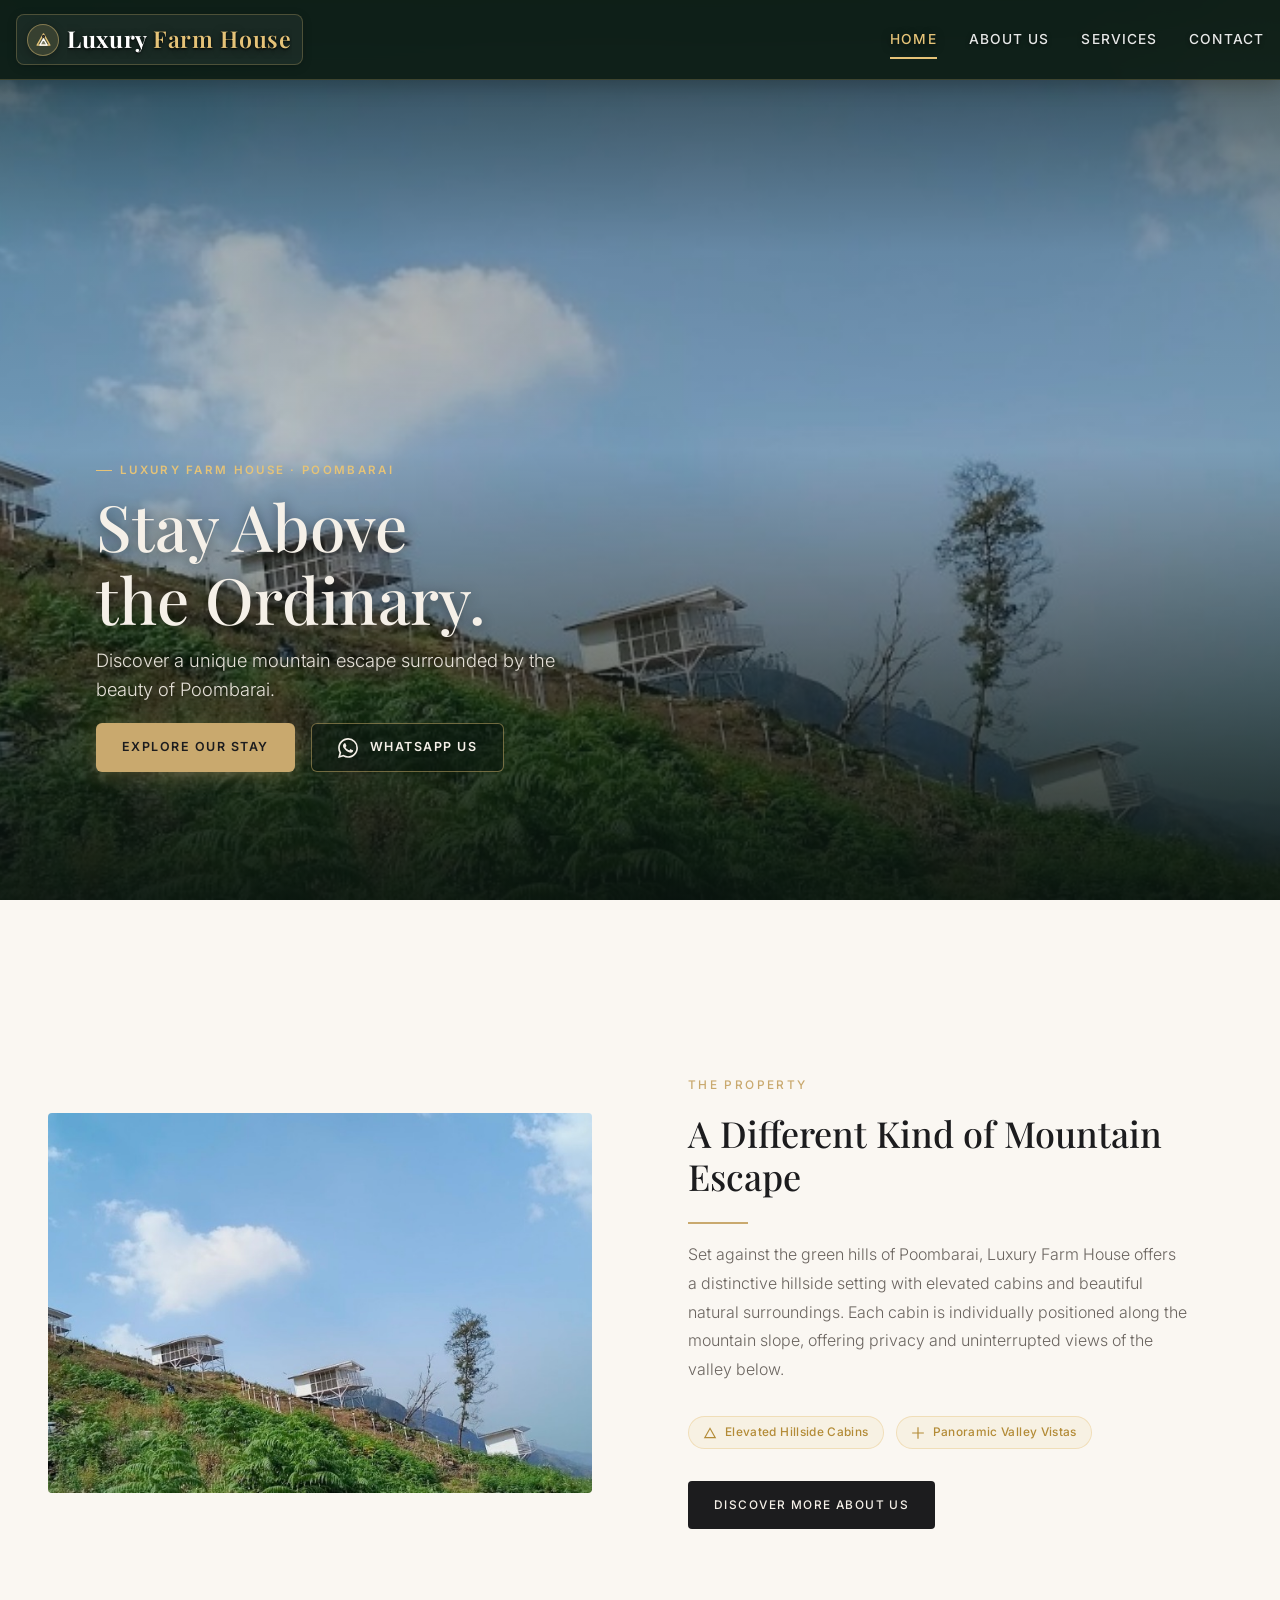
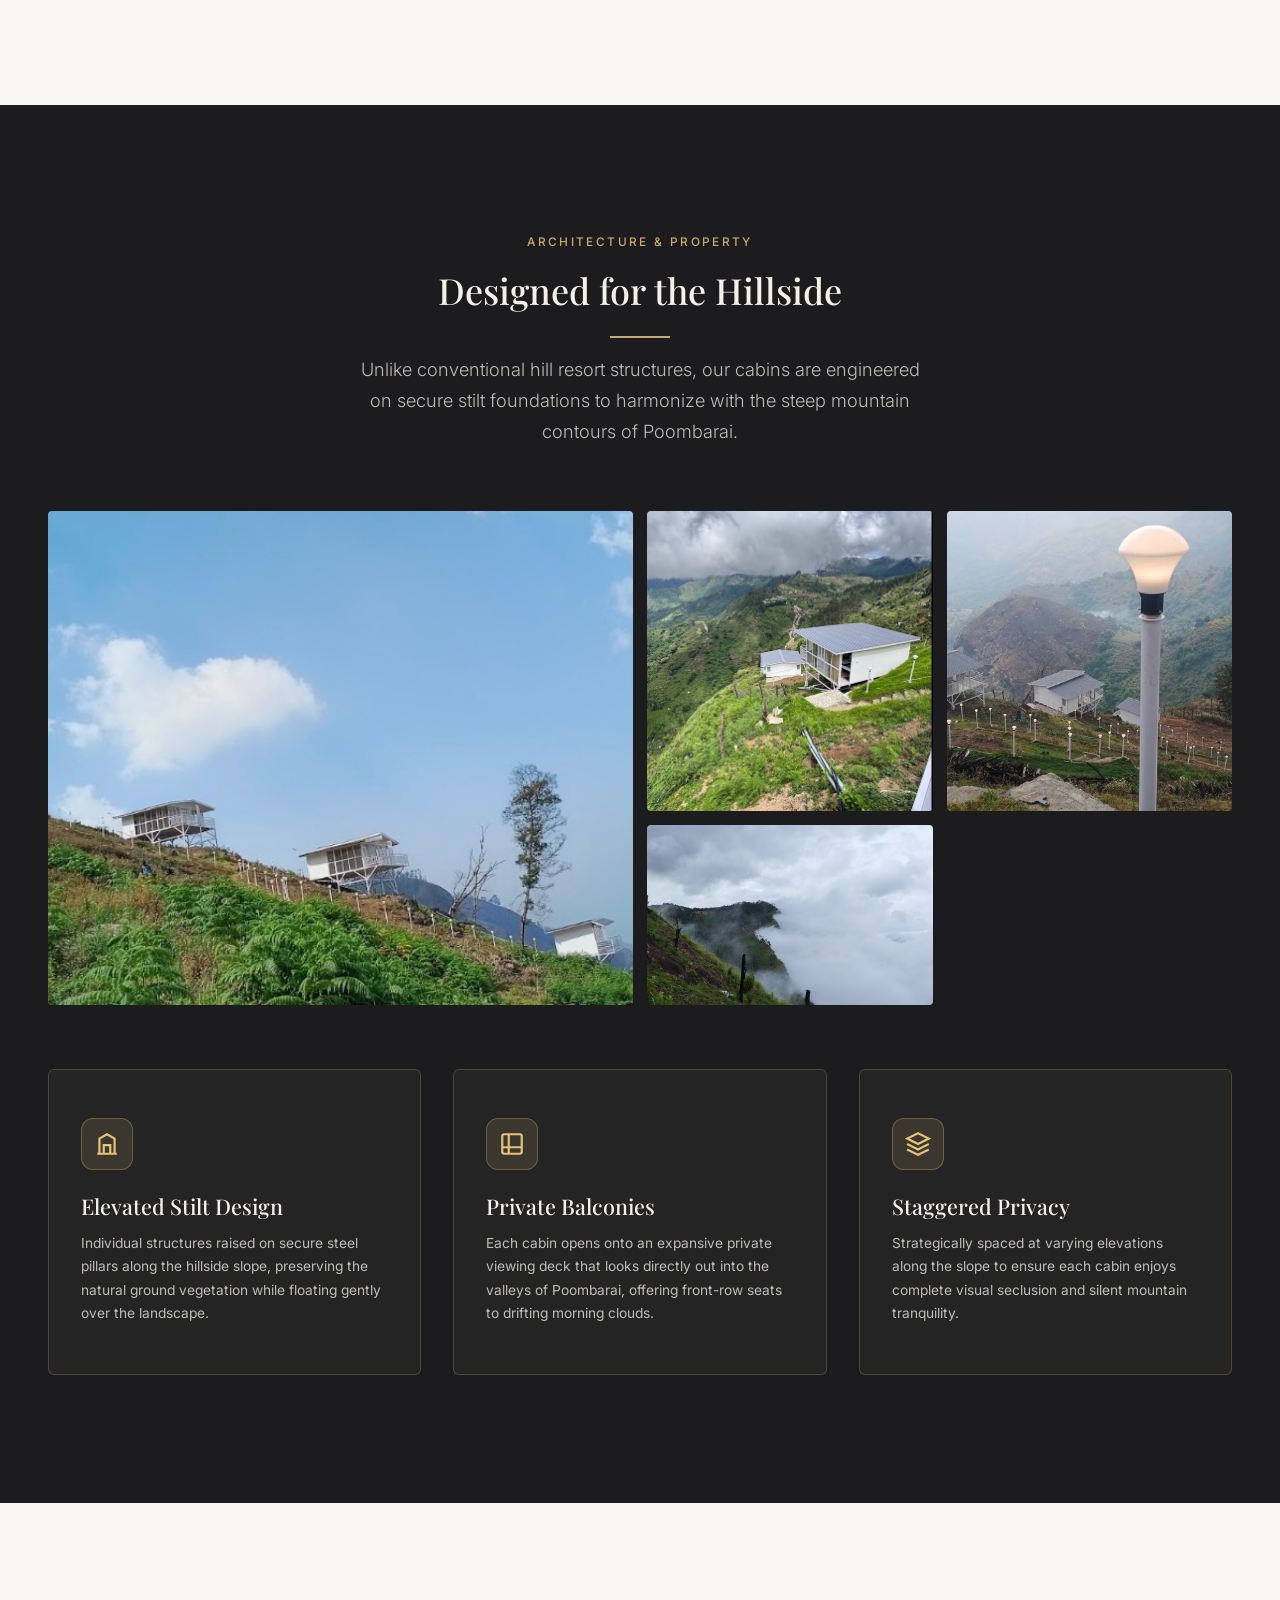
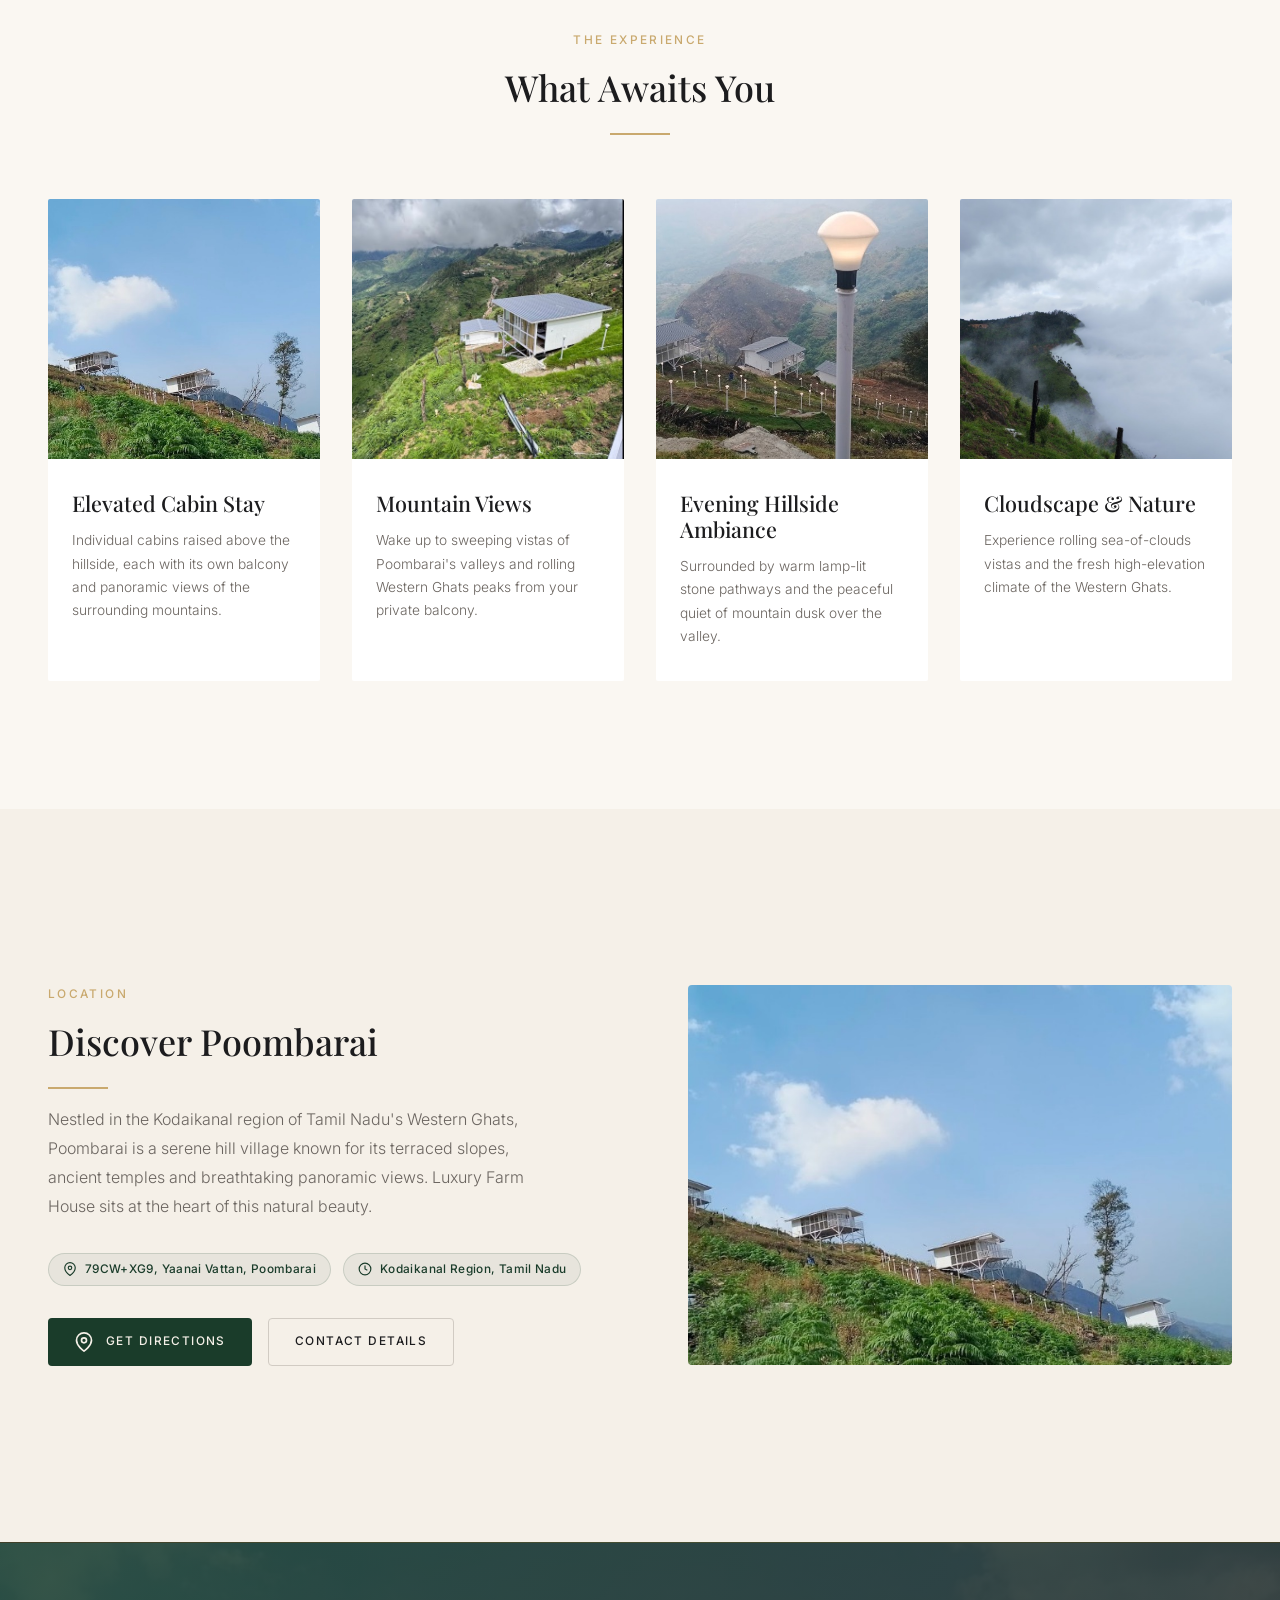
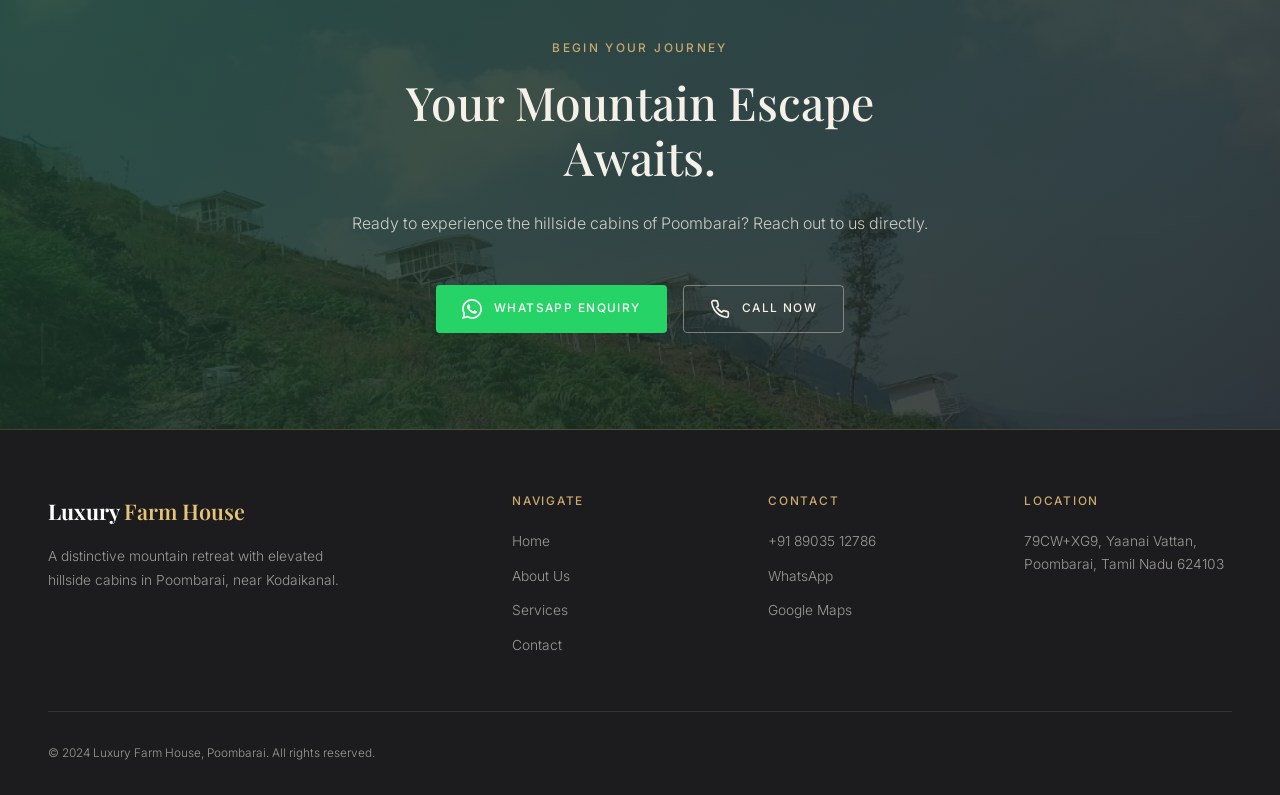
==== commit a981f2e1: "hiiiiiiiiiii" ====
--- a/index.html
+++ b/index.html
@@ -65,7 +65,7 @@
     <div class="hero__overlay"></div>
     <div class="hero__content">
       <p class="hero__label">Luxury Farm House · Poombarai</p>
-      <h1 class="hero__title">Stay Above<br>the Ordinary.</h1>
+      <h1 class="hero__title">Stay Above<br class="hero__br-desktop"> the Ordinary.</h1>
       <p class="hero__subtitle">Discover a unique mountain escape surrounded by the beauty of Poombarai.</p>
       <div class="hero__actions">
         <a href="services.html" class="btn btn--primary" id="btn-explore-services">
--- a/styles.css
+++ b/styles.css
@@ -617,19 +617,19 @@
   align-items: flex-end;
   justify-content: flex-start;
   overflow: hidden;
-  padding: calc(var(--header-height) + 2rem) var(--space-md) var(--space-2xl);
+  padding: calc(var(--header-height) + 1.25rem) var(--space-md) calc(var(--space-2xl) + 0.75rem);
 }
 
 .hero--medium {
   min-height: 60vh;
   min-height: 60dvh;
-  min-height: clamp(480px, 60dvh, 700px);
+  min-height: clamp(440px, 60dvh, 680px);
 }
 
 .hero--small {
   min-height: 48vh;
   min-height: 48dvh;
-  min-height: clamp(380px, 48dvh, 520px);
+  min-height: clamp(360px, 48dvh, 500px);
 }
 
 .hero__image {
@@ -638,7 +638,18 @@
   width: 100%;
   height: 100%;
   object-fit: cover;
-  object-position: center;
+  object-position: 33% 68%;
+  transform: scale(1.36);
+  transform-origin: 33% 70%;
+  transition: transform 0.6s ease;
+}
+
+@media (min-width: 769px) {
+  .hero__image {
+    object-position: center;
+    transform: none;
+    transform-origin: center;
+  }
 }
 
 .hero__overlay {
@@ -646,12 +657,26 @@
   inset: 0;
   background: linear-gradient(
     180deg,
-    rgba(10, 20, 15, 0.7) 0%,
-    rgba(10, 20, 15, 0.25) 28%,
-    rgba(10, 20, 15, 0.2) 50%,
-    rgba(10, 20, 15, 0.55) 75%,
-    rgba(10, 20, 15, 0.92) 100%
+    rgba(10, 22, 16, 0.65) 0%,
+    rgba(10, 22, 16, 0.22) 18%,
+    rgba(10, 22, 16, 0.12) 36%,
+    rgba(10, 22, 16, 0.62) 56%,
+    rgba(10, 22, 16, 0.90) 76%,
+    rgba(10, 22, 16, 0.98) 100%
   );
+}
+
+@media (min-width: 769px) {
+  .hero__overlay {
+    background: linear-gradient(
+      180deg,
+      rgba(10, 20, 15, 0.72) 0%,
+      rgba(10, 20, 15, 0.28) 28%,
+      rgba(10, 20, 15, 0.20) 50%,
+      rgba(10, 20, 15, 0.55) 75%,
+      rgba(10, 20, 15, 0.92) 100%
+    );
+  }
 }
 
 .hero__content {
@@ -663,36 +688,59 @@
 
 .hero__label {
   font-family: var(--font-sans);
-  font-size: var(--text-xs);
-  font-weight: 500;
+  font-size: 0.72rem;
+  font-weight: 600;
   letter-spacing: 0.2em;
   text-transform: uppercase;
-  color: var(--champagne);
-  margin-bottom: var(--space-md);
+  color: #E5C378;
+  margin-bottom: 0.55rem;
+  display: inline-flex;
+  align-items: center;
+  gap: 8px;
   opacity: 0;
   animation: fadeUp 0.8s ease 0.3s forwards;
 }
 
+.hero__label::before {
+  content: "";
+  display: inline-block;
+  width: 16px;
+  height: 1.5px;
+  background: #E5C378;
+}
+
 .hero__title {
   font-family: var(--font-serif);
-  font-size: var(--text-5xl);
+  font-size: clamp(2rem, 7.6vw, 4rem);
   font-weight: 500;
   color: var(--ivory);
   line-height: 1.15;
-  margin-bottom: var(--space-md);
+  margin-bottom: 0.65rem;
   word-break: break-word;
+  text-shadow: 0 2px 14px rgba(0, 0, 0, 0.45);
   opacity: 0;
   animation: fadeUp 0.8s ease 0.5s forwards;
 }
 
+.hero__br-desktop {
+  display: inline;
+}
+
+@media (max-width: 600px) {
+  .hero__br-desktop {
+    display: none;
+  }
+}
+
 .hero__subtitle {
   font-family: var(--font-sans);
-  font-size: var(--text-lg);
+  font-size: clamp(0.92rem, 3.6vw, 1.15rem);
   font-weight: 300;
-  color: rgba(245, 240, 232, 0.85);
-  line-height: 1.65;
-  max-width: 500px;
-  margin-bottom: var(--space-xl);
+  color: rgba(245, 240, 232, 0.92);
+  line-height: 1.55;
+  max-width: 480px;
+  margin-bottom: 1.25rem;
+  text-shadow: 0 1px 8px rgba(0, 0, 0, 0.5);
   opacity: 0;
   animation: fadeUp 0.8s ease 0.7s forwards;
 }
@@ -701,9 +749,38 @@
   display: flex;
   flex-direction: column;
   width: 100%;
-  gap: var(--space-sm);
+  gap: 10px;
   opacity: 0;
   animation: fadeUp 0.8s ease 0.9s forwards;
+}
+
+.hero__actions .btn {
+  width: 100%;
+  min-height: 48px;
+  font-size: 0.78rem;
+  letter-spacing: 0.12em;
+  font-weight: 600;
+  border-radius: 6px;
+}
+
+.hero__actions .btn--primary {
+  background-color: var(--champagne);
+  color: var(--charcoal);
+  box-shadow: 0 4px 20px rgba(201, 169, 110, 0.35);
+}
+
+.hero__actions .btn--outline {
+  background: rgba(10, 22, 16, 0.55);
+  border: 1px solid rgba(229, 195, 120, 0.45);
+  color: var(--ivory);
+  backdrop-filter: blur(12px);
+  -webkit-backdrop-filter: blur(12px);
+}
+
+.hero__actions .btn--outline:hover {
+  background: rgba(229, 195, 120, 0.2);
+  border-color: var(--champagne);
+  color: var(--ivory);
 }
 
 @media (min-width: 480px) {
@@ -716,6 +793,7 @@
 
   .hero__actions .btn {
     width: auto;
+    min-height: 48px;
   }
 }
 
@@ -1398,6 +1476,16 @@
   flex-direction: column;
   gap: 10px;
   z-index: 900;
+  opacity: 0;
+  pointer-events: none;
+  transform: translateY(16px);
+  transition: opacity 0.35s ease, transform 0.35s ease;
+}
+
+.floating-buttons.floating-buttons--visible {
+  opacity: 1;
+  pointer-events: auto;
+  transform: translateY(0);
 }
 
 .floating-btn {
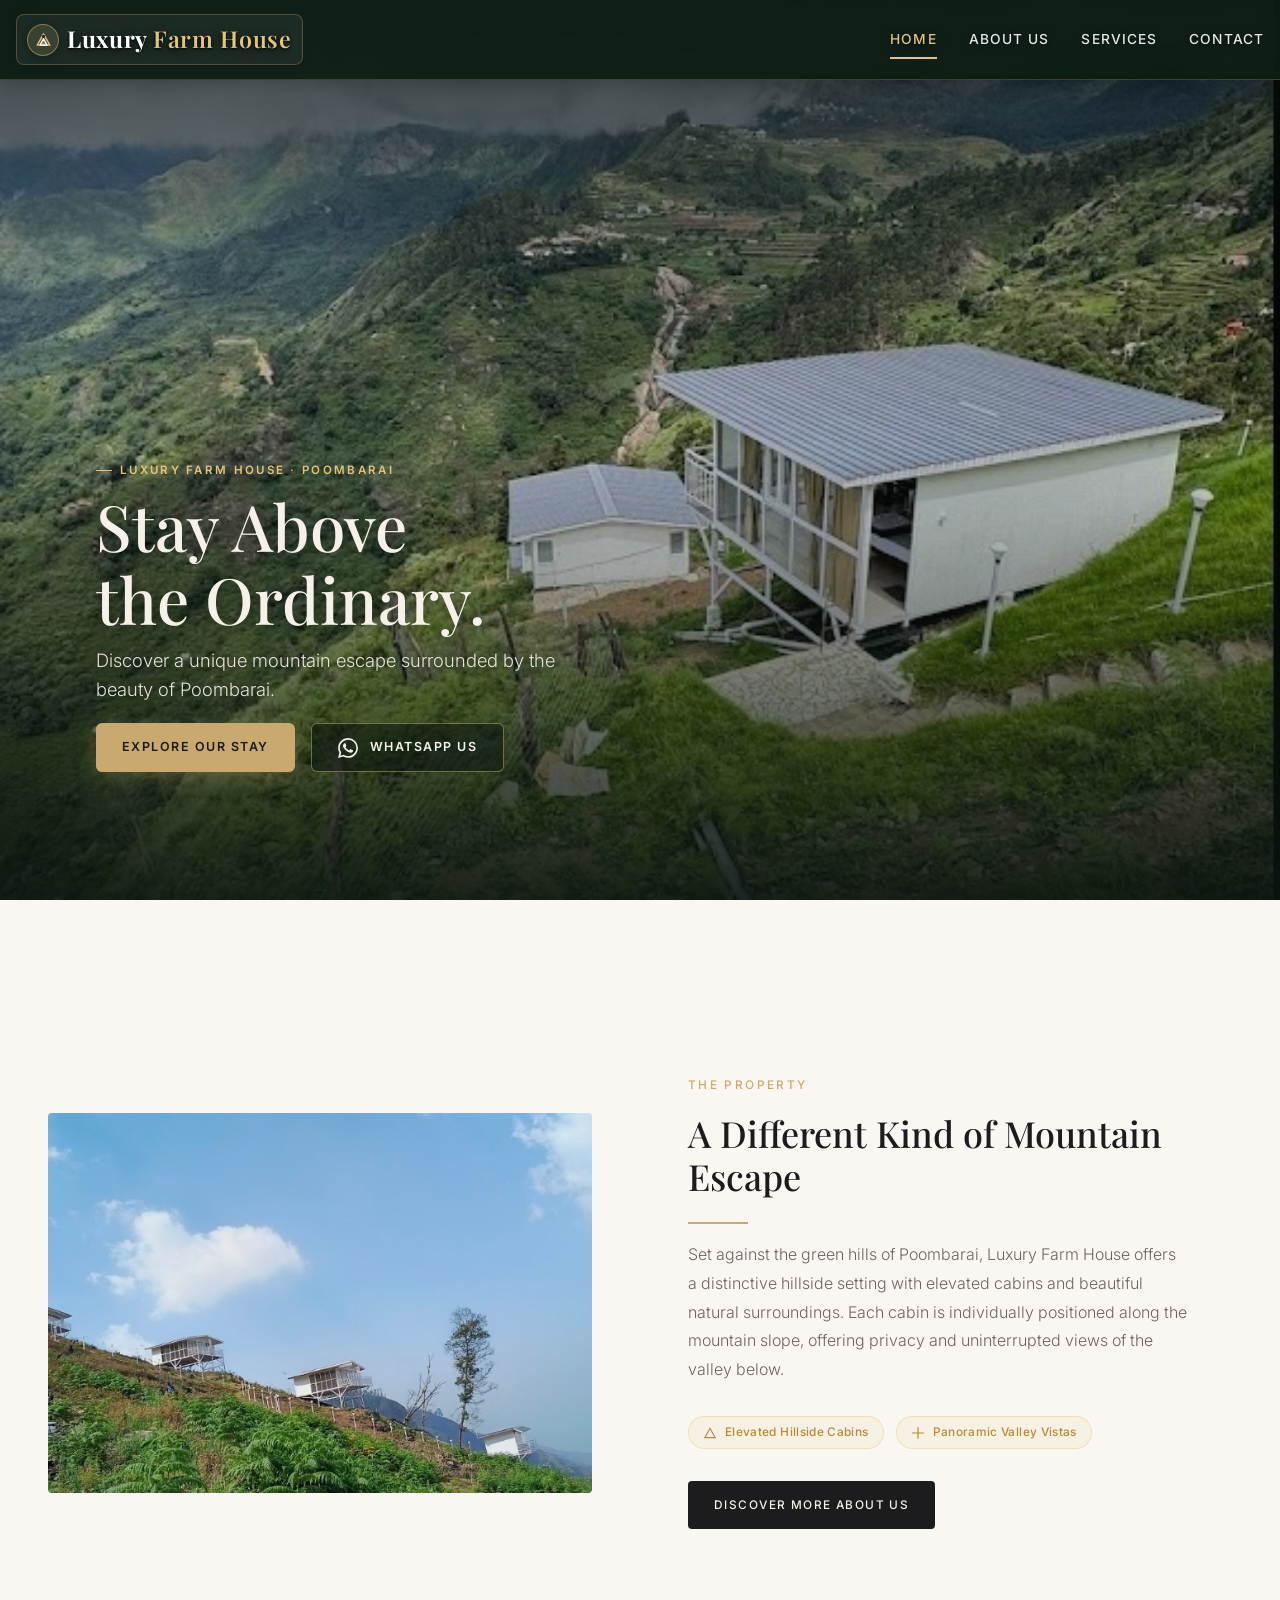
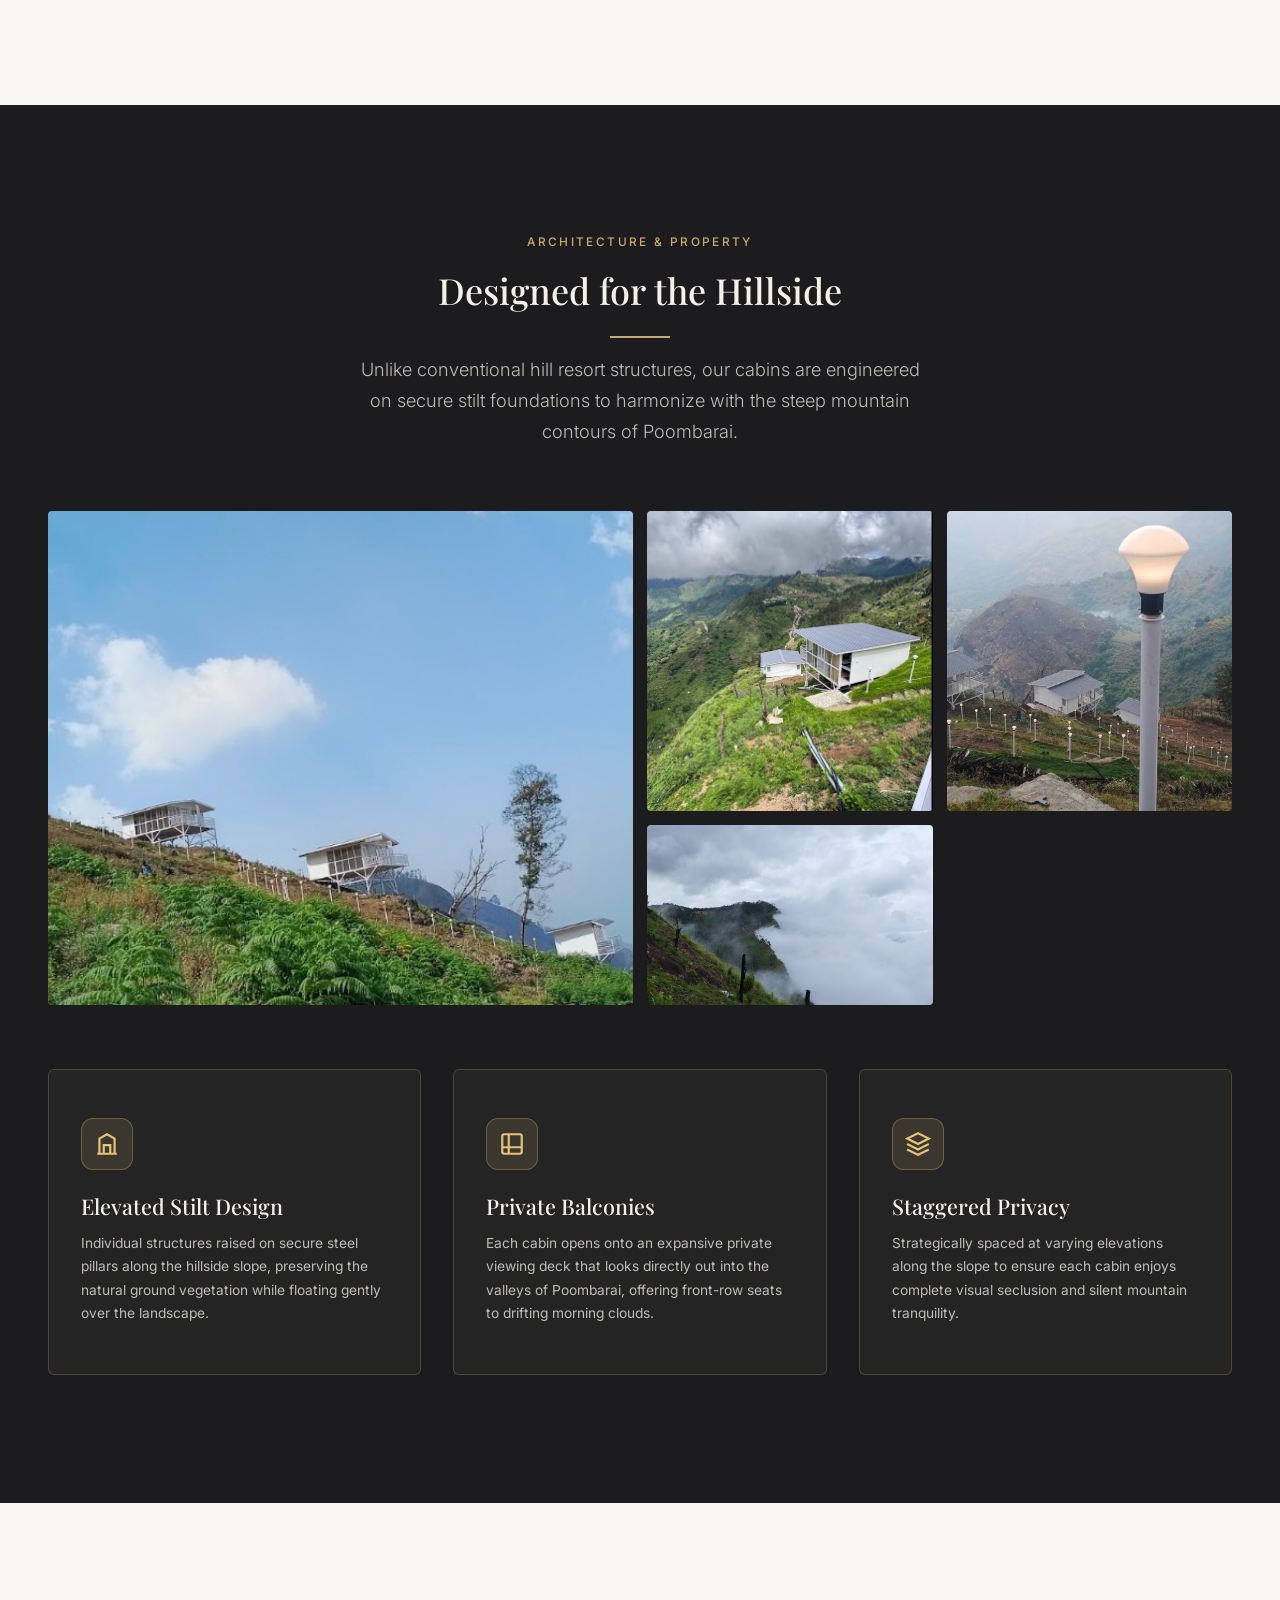
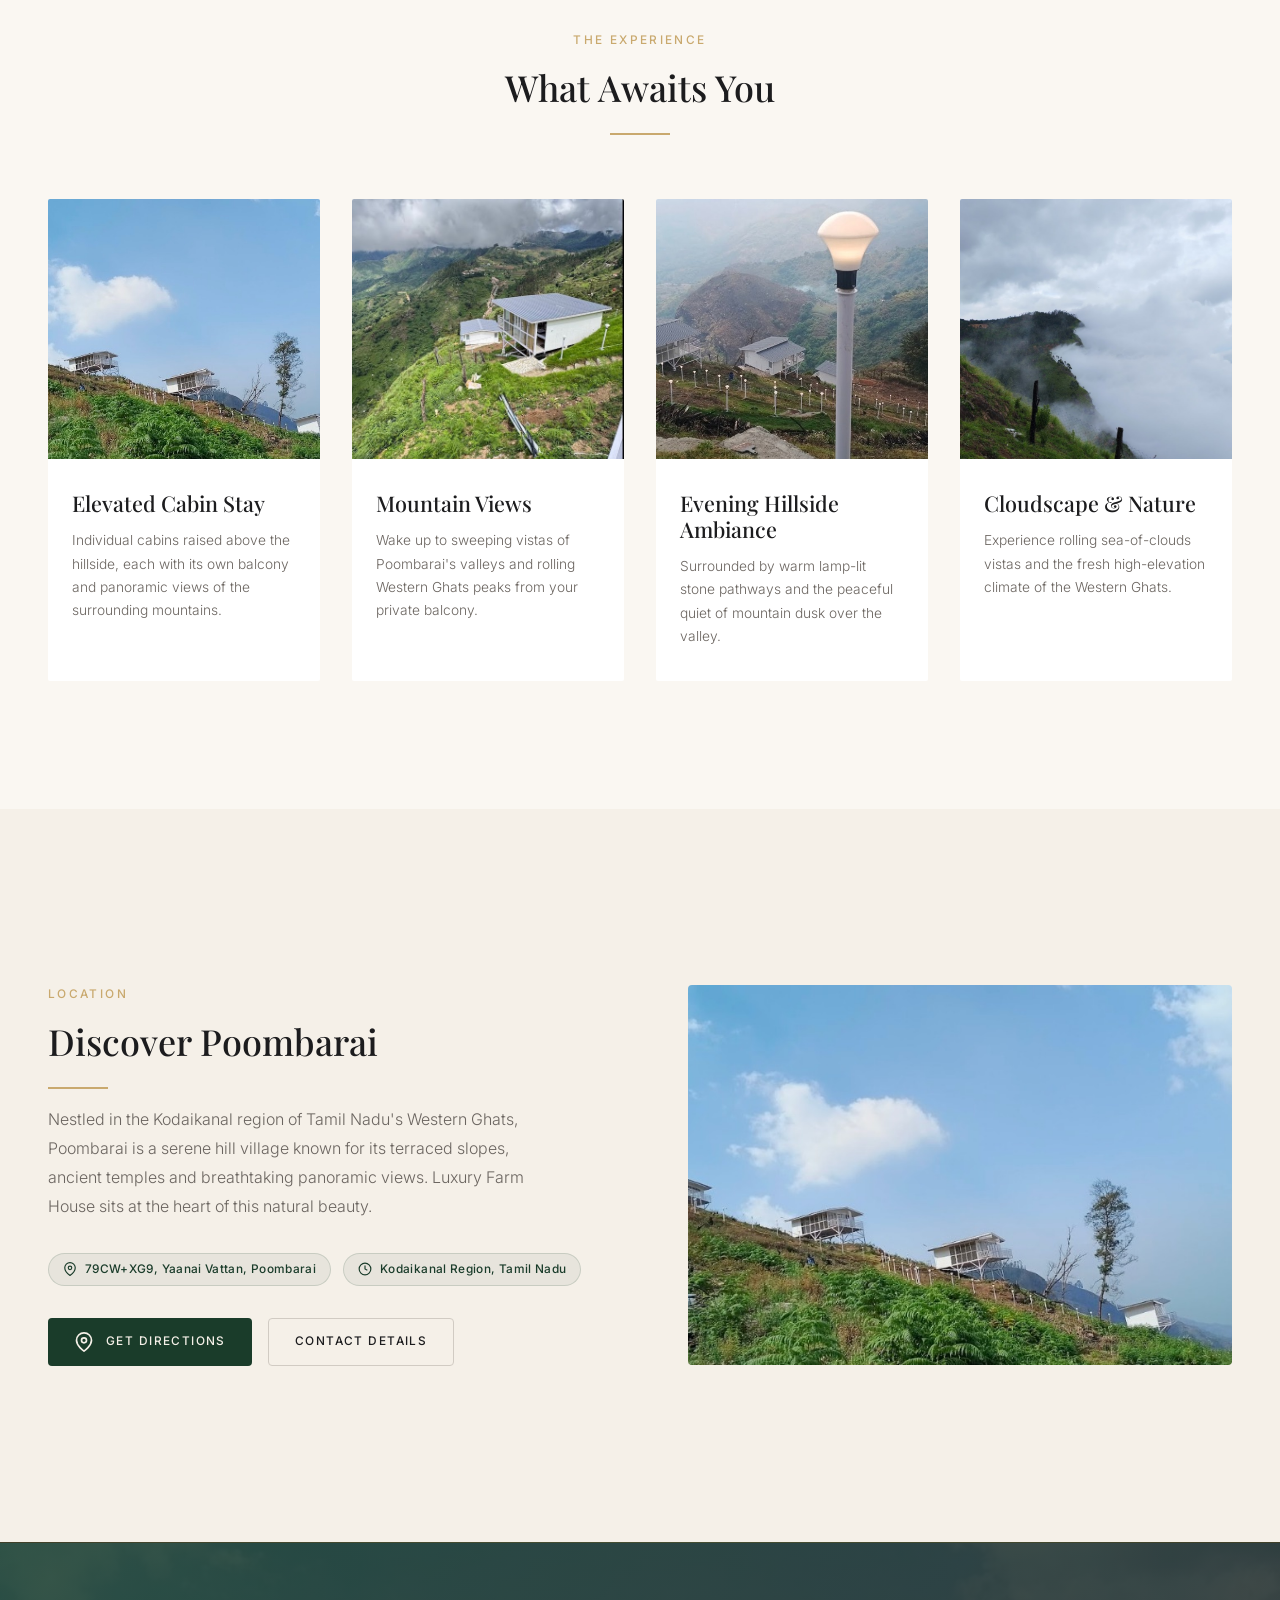
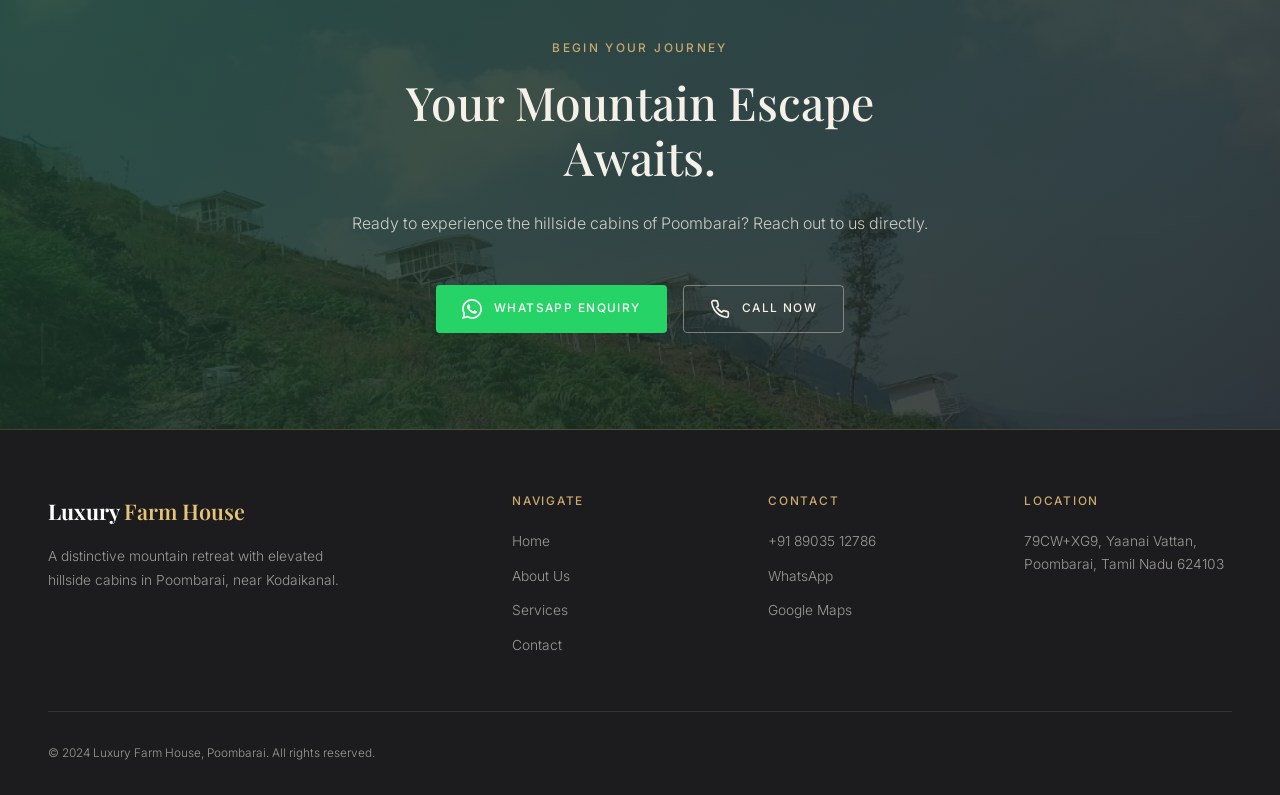
==== commit a7b944c7: "hiii" ====
--- a/index.html
+++ b/index.html
@@ -61,7 +61,7 @@
 
   <!-- ========== HERO ========== -->
   <section class="hero" id="hero-home">
-    <img src="original-cabins-panoramic.jpg" alt="Elevated cabins on green hillside at Luxury Farm House, Poombarai" class="hero__image" loading="eager">
+    <img src="original-cabins-valley.jpg" alt="Elevated cabin overlooking the mountain valley at Luxury Farm House, Poombarai" class="hero__image" loading="eager">
     <div class="hero__overlay"></div>
     <div class="hero__content">
       <p class="hero__label">Luxury Farm House · Poombarai</p>
--- a/styles.css
+++ b/styles.css
@@ -638,14 +638,35 @@
   width: 100%;
   height: 100%;
   object-fit: cover;
+  object-position: center;
+  transition: transform 0.6s ease;
+}
+
+/* Home page hero: Valley View Cabin (original-cabins-valley.jpg) */
+#hero-home .hero__image {
+  object-position: 55% center;
+  transform: none;
+}
+
+@media (min-width: 769px) {
+  #hero-home .hero__image {
+    object-position: center 36%;
+  }
+}
+
+/* Inner pages hero (About, Services, Contact) */
+#hero-about .hero__image,
+#hero-services .hero__image,
+#hero-contact .hero__image {
   object-position: 33% 68%;
   transform: scale(1.36);
   transform-origin: 33% 70%;
-  transition: transform 0.6s ease;
 }
 
 @media (min-width: 769px) {
-  .hero__image {
+  #hero-about .hero__image,
+  #hero-services .hero__image,
+  #hero-contact .hero__image {
     object-position: center;
     transform: none;
     transform-origin: center;
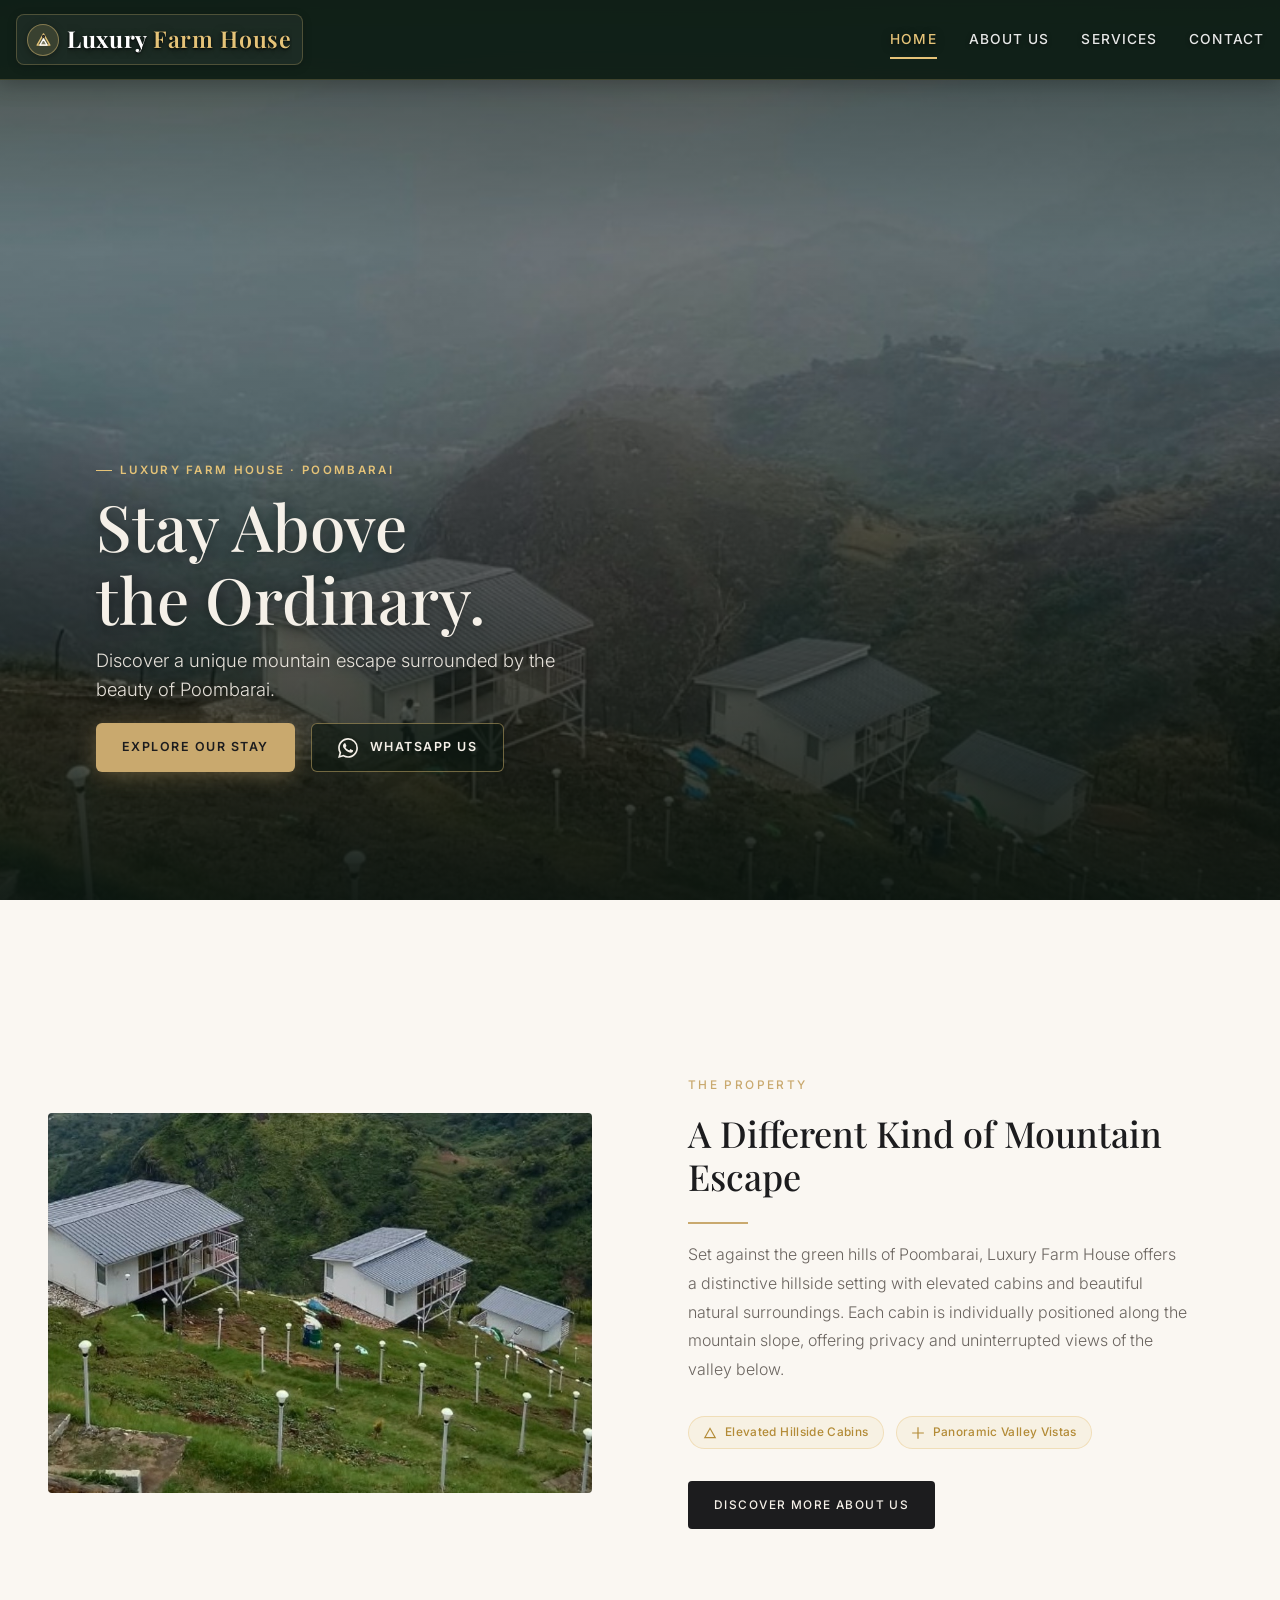
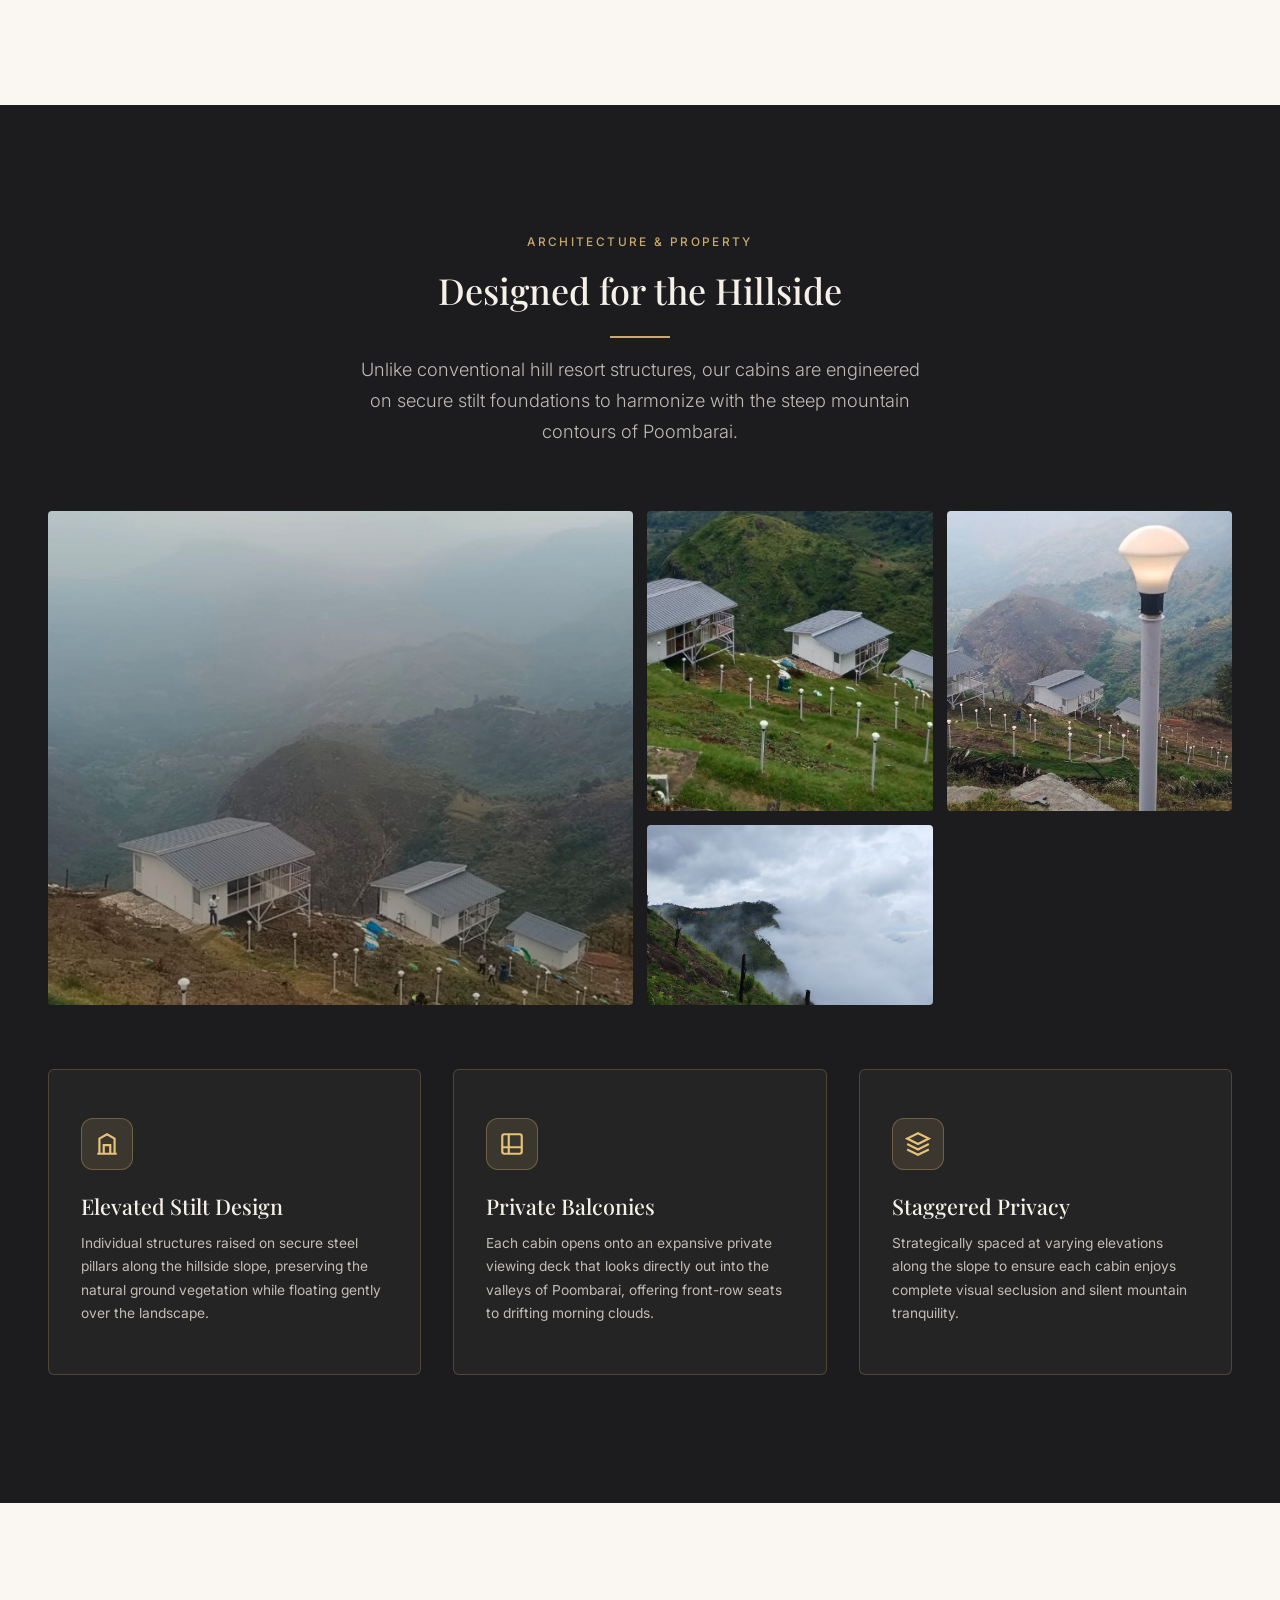
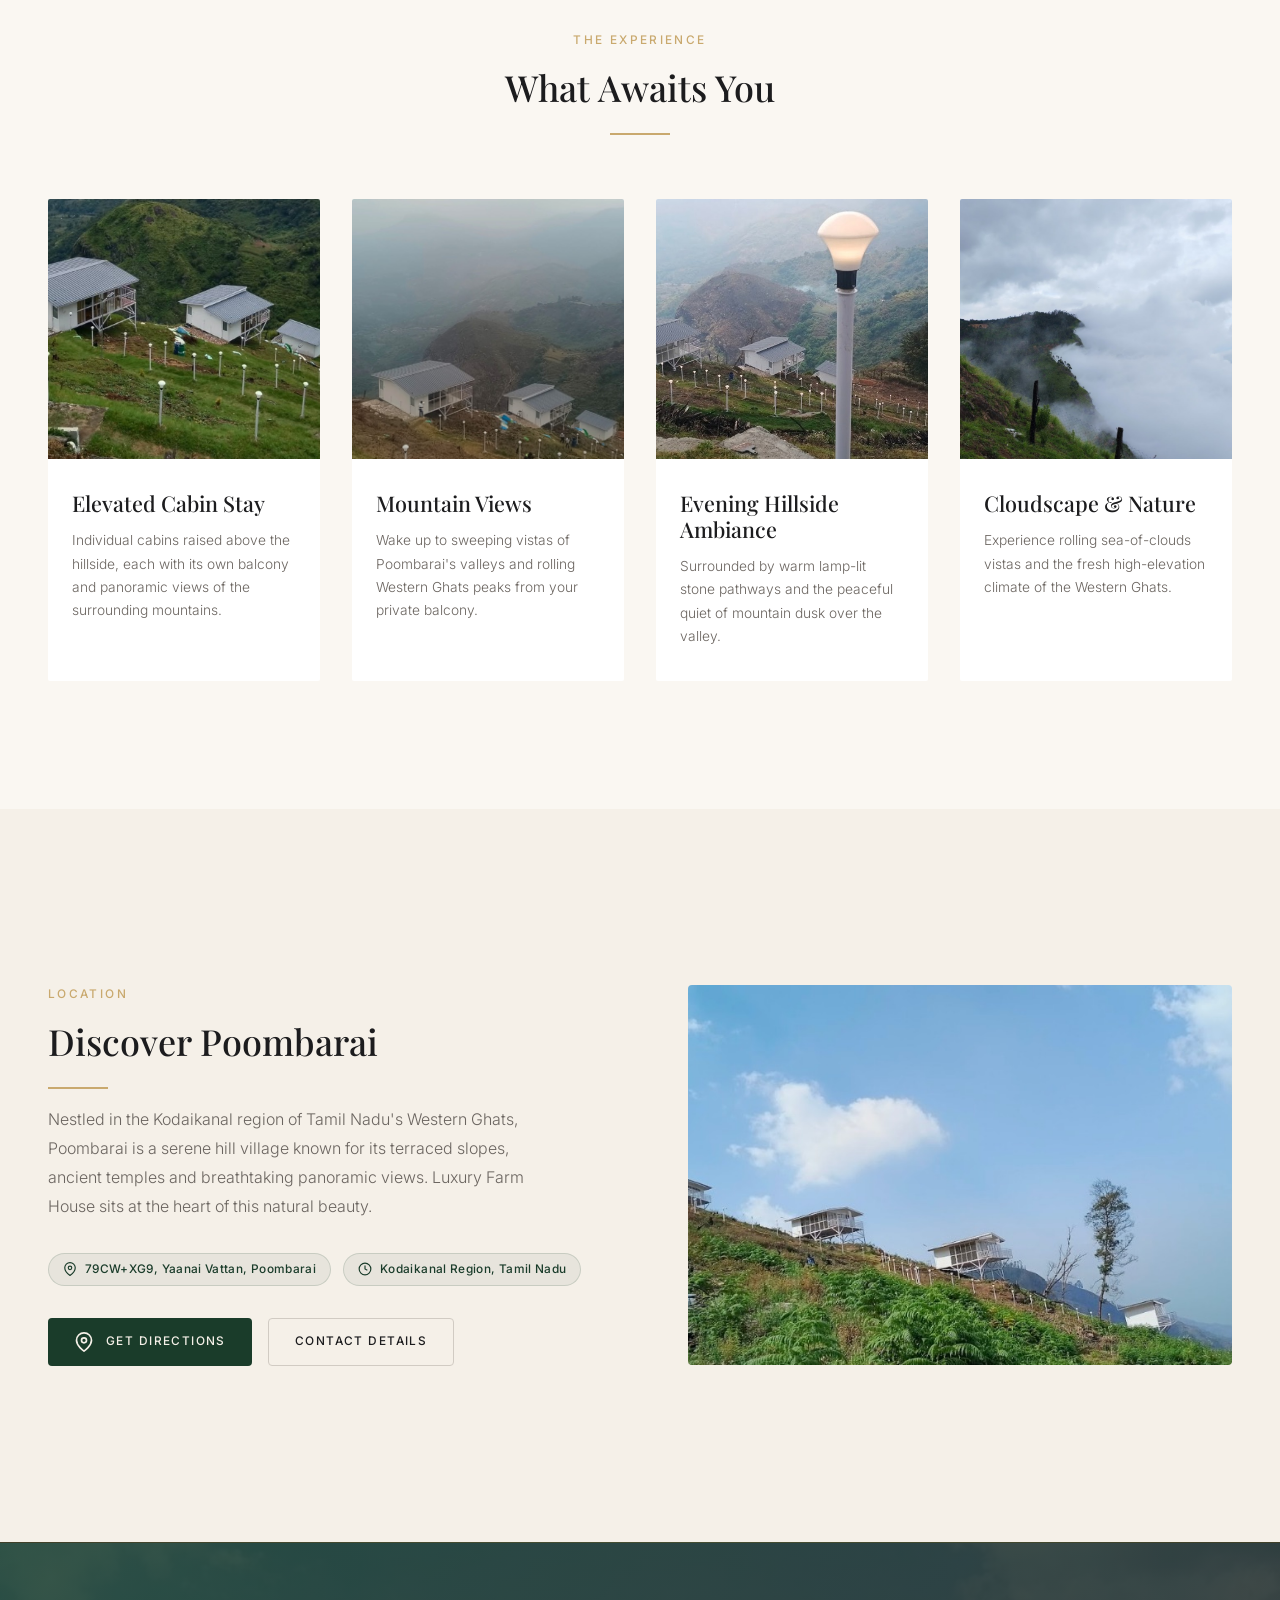
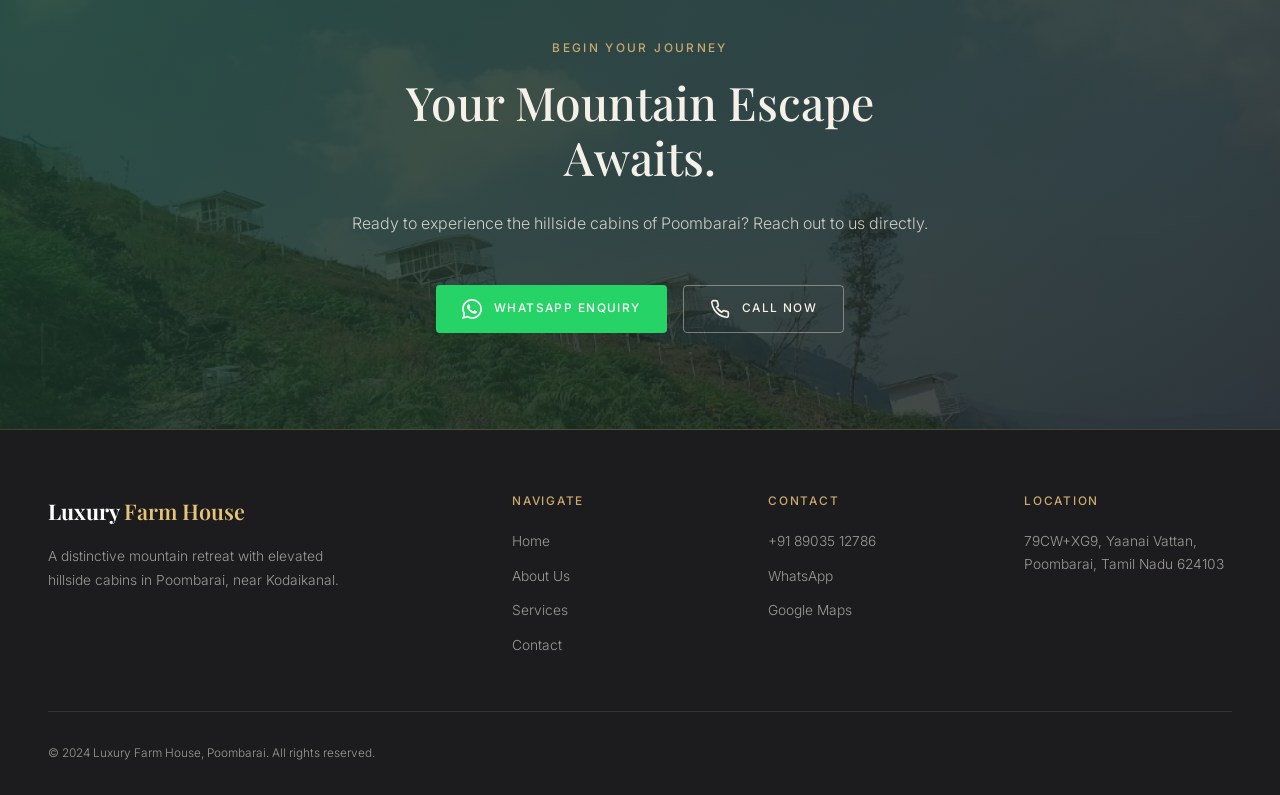
==== commit 8efaf461: "hiii" ====
--- a/index.html
+++ b/index.html
@@ -61,7 +61,7 @@
 
   <!-- ========== HERO ========== -->
   <section class="hero" id="hero-home">
-    <img src="original-cabins-valley.jpg" alt="Elevated cabin overlooking the mountain valley at Luxury Farm House, Poombarai" class="hero__image" loading="eager">
+    <img src="hero-misty-valley.jpg" alt="Atmospheric misty mountain valley panoramic view of elevated cabins at Luxury Farm House, Poombarai" class="hero__image" loading="eager">
     <div class="hero__overlay"></div>
     <div class="hero__content">
       <p class="hero__label">Luxury Farm House · Poombarai</p>
@@ -84,7 +84,7 @@
     <div class="container">
       <div class="split reveal">
         <div class="split__image">
-          <img src="original-cabins-panoramic.jpg" alt="Elevated cabins along the hillside at Luxury Farm House, Poombarai" loading="lazy">
+          <img src="cabins-green-hillside.jpg" alt="Elevated stilt cabins nestled along the green hillside at Luxury Farm House, Poombarai" loading="lazy">
         </div>
         <div class="split__content">
           <p class="label split__label">The Property</p>
@@ -124,10 +124,10 @@
       <!-- Real Resort Gallery -->
       <div class="gallery reveal" style="margin-bottom: var(--space-3xl);">
         <div class="gallery__item">
-          <img src="original-cabins-panoramic.jpg" alt="Panoramic view of hillside elevated cabins on stilts" loading="lazy">
+          <img src="hero-misty-valley.jpg" alt="Panoramic view of hillside elevated cabins in misty mountain valley" loading="lazy">
         </div>
         <div class="gallery__item">
-          <img src="original-cabins-valley.jpg" alt="Individual stilt cabins overlooking the Poombarai valley" loading="lazy">
+          <img src="cabins-green-hillside.jpg" alt="Elevated hillside cabins surrounded by lush green slopes and pathway lamps" loading="lazy">
         </div>
         <div class="gallery__item">
           <img src="original-cabins-lamps.jpg" alt="Illuminated stone pathways and hillside cabins at dusk" loading="lazy">
@@ -190,7 +190,7 @@
         <!-- Card 1 -->
         <div class="card reveal reveal-delay-1">
           <div class="card__image">
-            <img src="original-cabins-panoramic.jpg" alt="Elevated cabin stay at Luxury Farm House" loading="lazy">
+            <img src="cabins-green-hillside.jpg" alt="Elevated cabin stay on green hillside at Luxury Farm House" loading="lazy">
           </div>
           <div class="card__content">
             <h3 class="card__title">Elevated Cabin Stay</h3>
@@ -201,7 +201,7 @@
         <!-- Card 2 -->
         <div class="card reveal reveal-delay-2">
           <div class="card__image">
-            <img src="original-cabins-valley.jpg" alt="Mountain valley views from Luxury Farm House" loading="lazy">
+            <img src="hero-misty-valley.jpg" alt="Misty mountain valley views from Luxury Farm House" loading="lazy">
           </div>
           <div class="card__content">
             <h3 class="card__title">Mountain Views</h3>
--- a/styles.css
+++ b/styles.css
@@ -642,9 +642,9 @@
   transition: transform 0.6s ease;
 }
 
-/* Home page hero: Valley View Cabin (original-cabins-valley.jpg) */
+/* Home page hero: Misty Valley View (hero-misty-valley.jpg) */
 #hero-home .hero__image {
-  object-position: 55% center;
+  object-position: 48% center;
   transform: none;
 }
 
@@ -678,11 +678,11 @@
   inset: 0;
   background: linear-gradient(
     180deg,
-    rgba(10, 22, 16, 0.65) 0%,
-    rgba(10, 22, 16, 0.22) 18%,
-    rgba(10, 22, 16, 0.12) 36%,
-    rgba(10, 22, 16, 0.62) 56%,
-    rgba(10, 22, 16, 0.90) 76%,
+    rgba(10, 22, 16, 0.55) 0%,
+    rgba(10, 22, 16, 0.12) 18%,
+    rgba(10, 22, 16, 0.06) 38%,
+    rgba(10, 22, 16, 0.45) 58%,
+    rgba(10, 22, 16, 0.85) 78%,
     rgba(10, 22, 16, 0.98) 100%
   );
 }
@@ -804,7 +804,7 @@
   color: var(--ivory);
 }
 
-@media (min-width: 480px) {
+@media (min-width: 580px) {
   .hero__actions {
     flex-direction: row;
     flex-wrap: wrap;
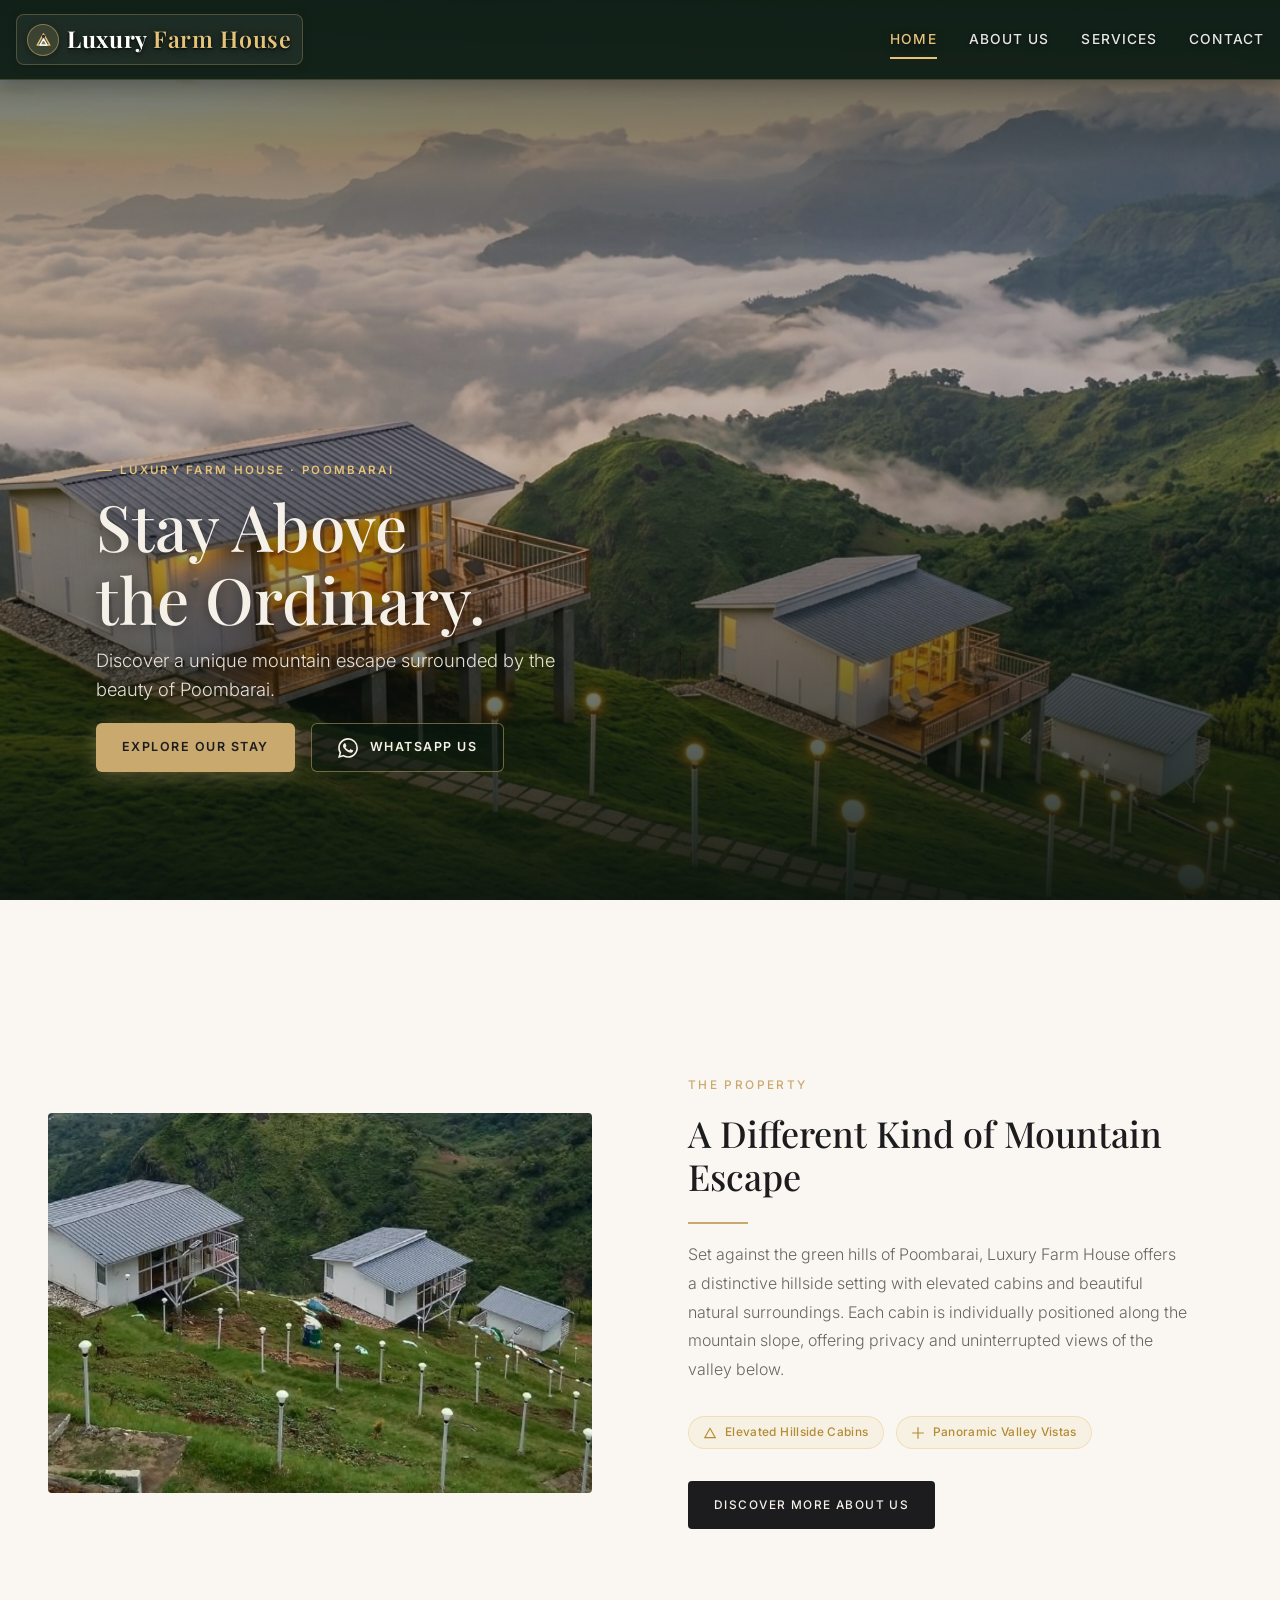
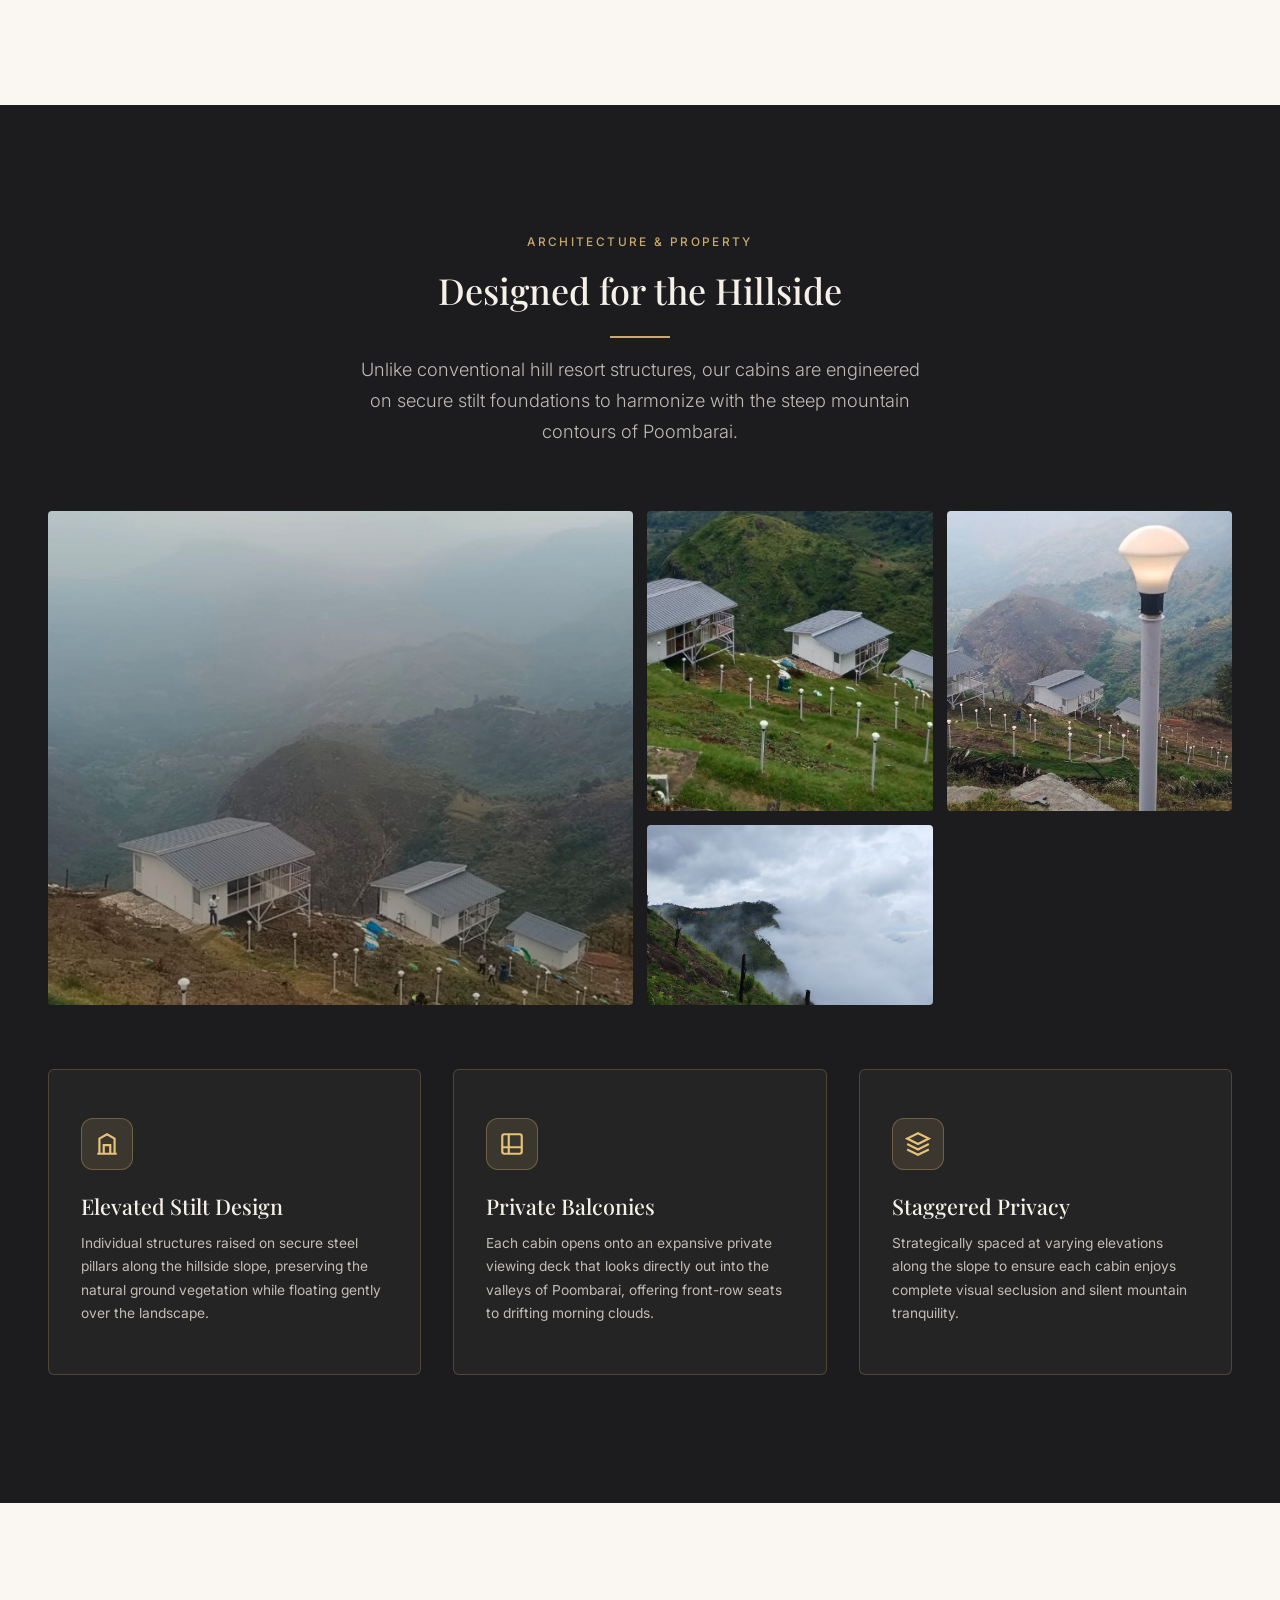
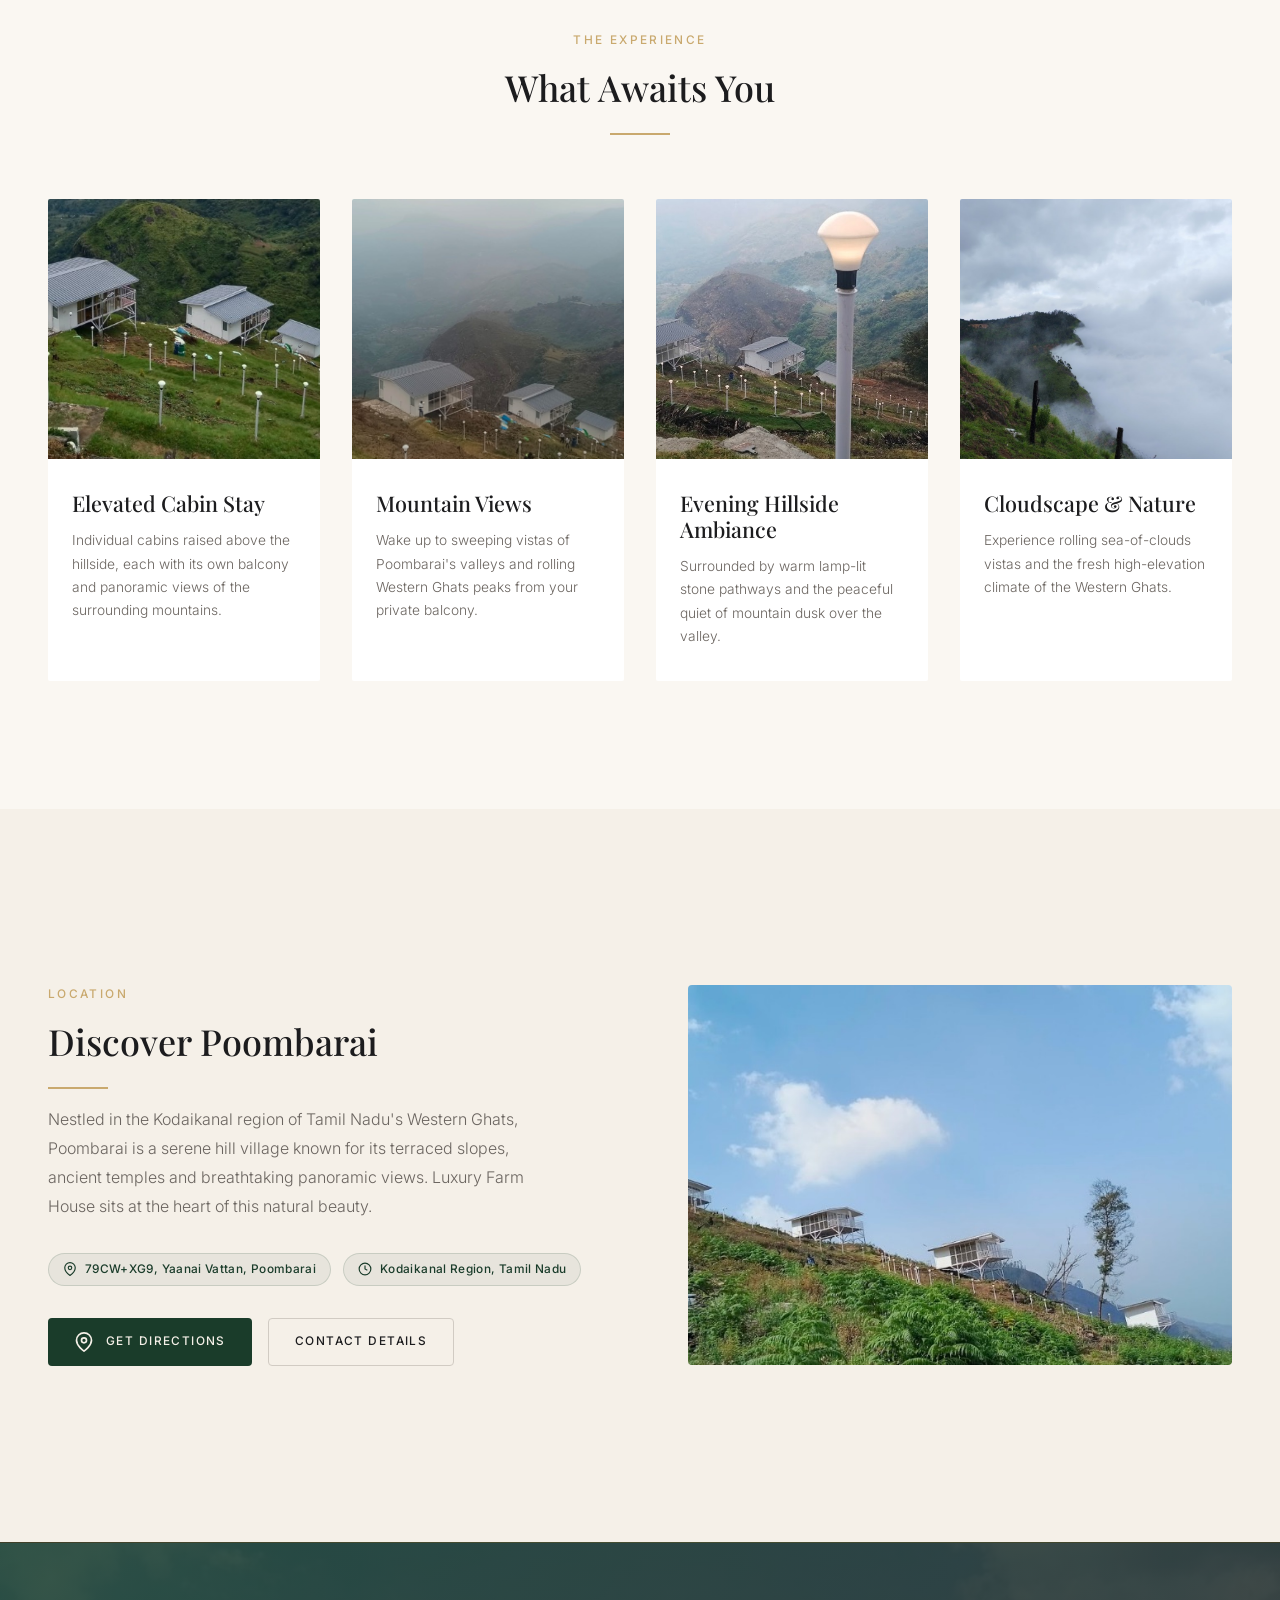
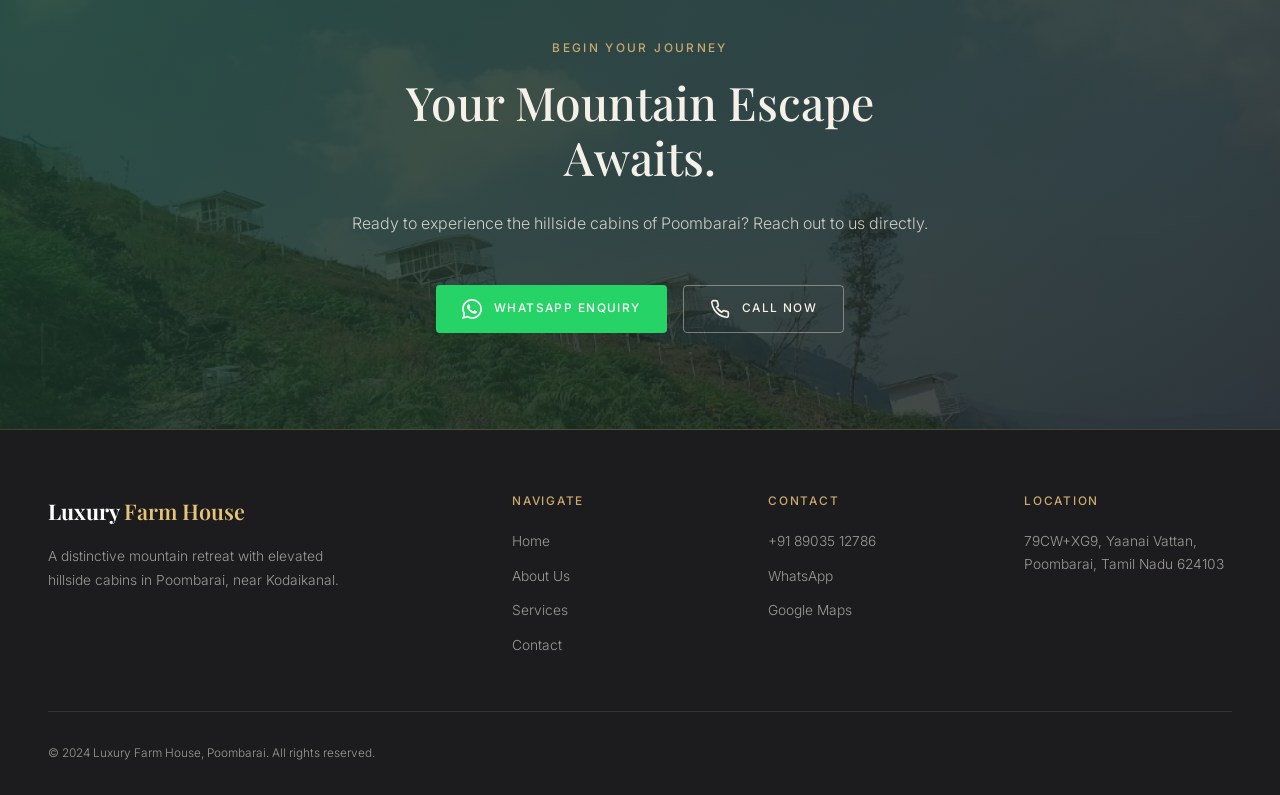
==== commit 0c6ca278: "HI" ====
--- a/index.html
+++ b/index.html
@@ -61,7 +61,10 @@
 
   <!-- ========== HERO ========== -->
   <section class="hero" id="hero-home">
-    <img src="hero-misty-valley.jpg" alt="Atmospheric misty mountain valley panoramic view of elevated cabins at Luxury Farm House, Poombarai" class="hero__image" loading="eager">
+    <picture class="hero__picture">
+      <source media="(max-width: 768px)" srcset="hero-mobile.jpg">
+      <img src="hero-luxury-desktop.jpg" alt="Luxury Farm House elevated mountain cabins overlooking misty valley in Poombarai, Kodaikanal" class="hero__image" loading="eager">
+    </picture>
     <div class="hero__overlay"></div>
     <div class="hero__content">
       <p class="hero__label">Luxury Farm House · Poombarai</p>
--- a/styles.css
+++ b/styles.css
@@ -632,6 +632,14 @@
   min-height: clamp(360px, 48dvh, 500px);
 }
 
+.hero__picture {
+  position: absolute;
+  inset: 0;
+  width: 100%;
+  height: 100%;
+  display: block;
+}
+
 .hero__image {
   position: absolute;
   inset: 0;
@@ -642,9 +650,9 @@
   transition: transform 0.6s ease;
 }
 
-/* Home page hero: Misty Valley View (hero-misty-valley.jpg) */
+/* Home page hero: responsive mobile & desktop composition */
 #hero-home .hero__image {
-  object-position: 48% center;
+  object-position: center 25%;
   transform: none;
 }
 
@@ -678,11 +686,12 @@
   inset: 0;
   background: linear-gradient(
     180deg,
-    rgba(10, 22, 16, 0.55) 0%,
-    rgba(10, 22, 16, 0.12) 18%,
-    rgba(10, 22, 16, 0.06) 38%,
-    rgba(10, 22, 16, 0.45) 58%,
-    rgba(10, 22, 16, 0.85) 78%,
+    rgba(10, 22, 16, 0.45) 0%,
+    rgba(10, 22, 16, 0.08) 18%,
+    rgba(10, 22, 16, 0.0) 38%,
+    rgba(10, 22, 16, 0.05) 55%,
+    rgba(10, 22, 16, 0.65) 75%,
+    rgba(10, 22, 16, 0.92) 95%,
     rgba(10, 22, 16, 0.98) 100%
   );
 }
